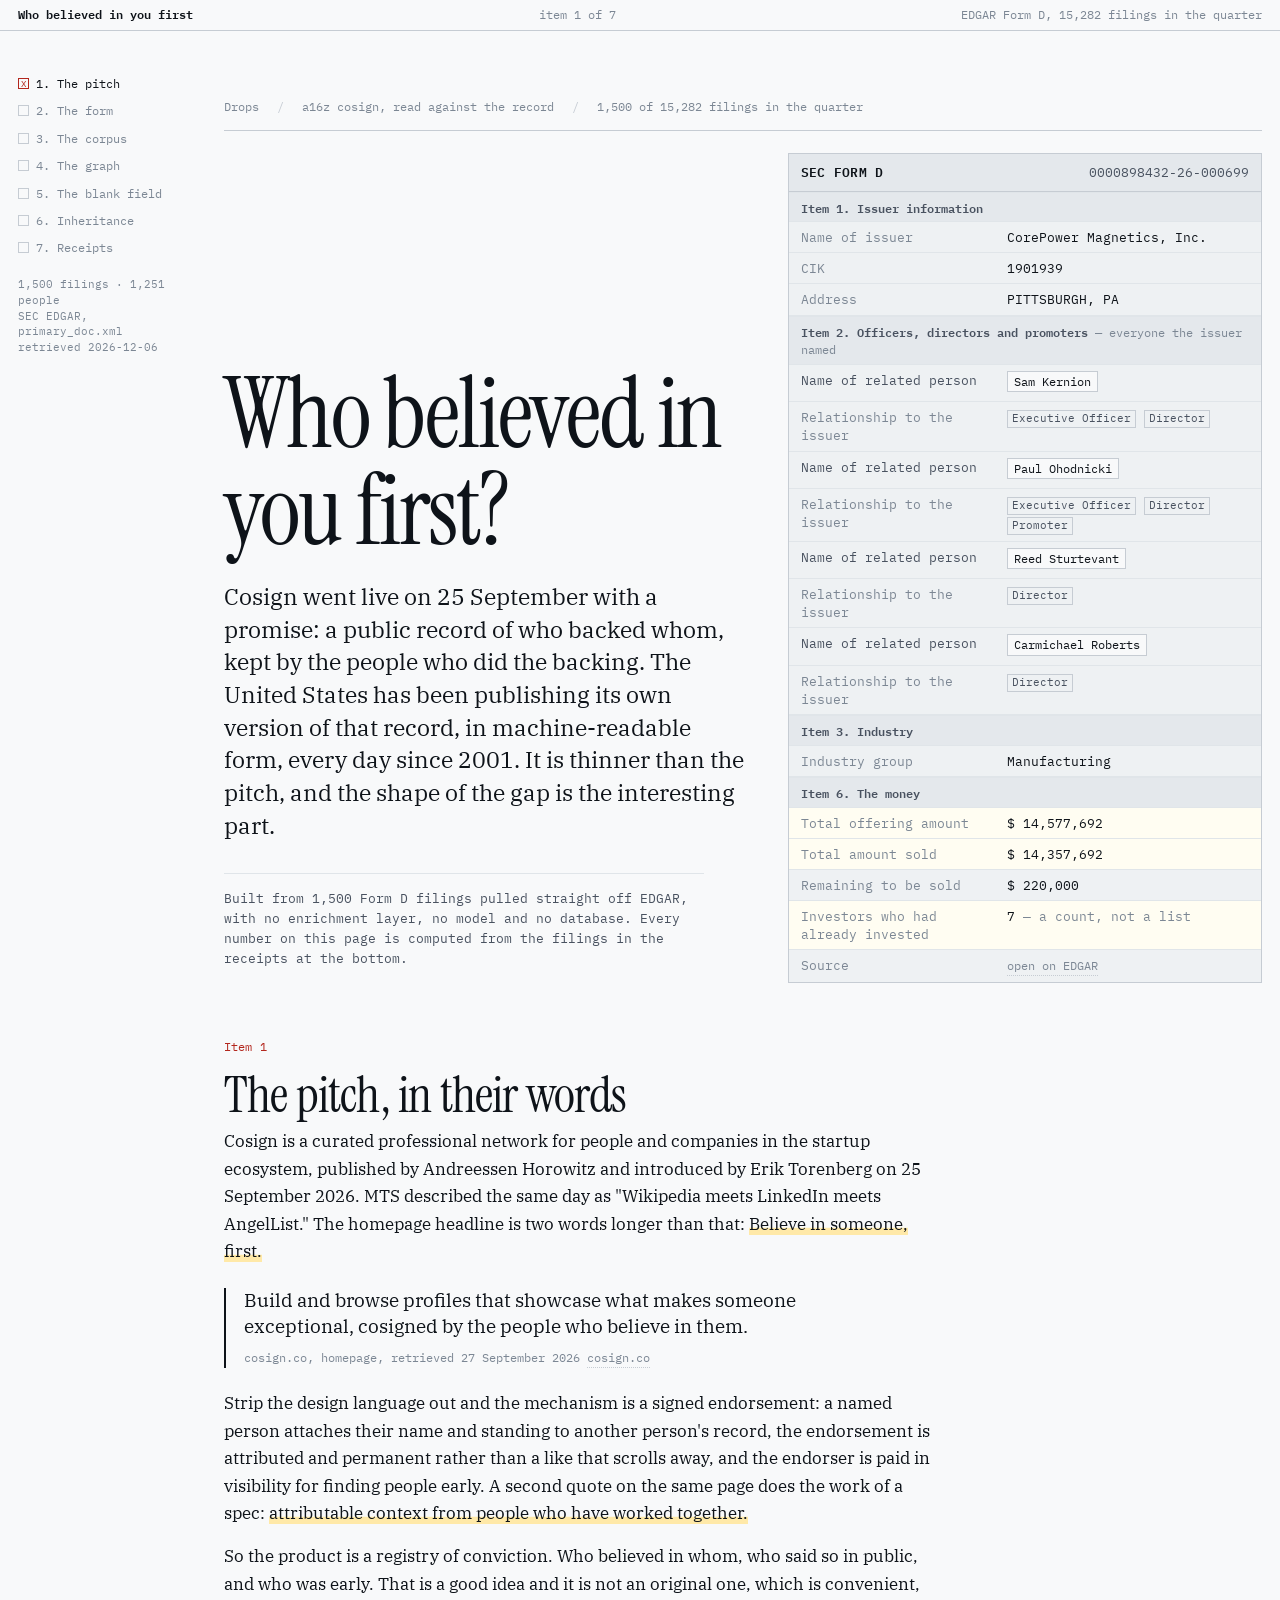
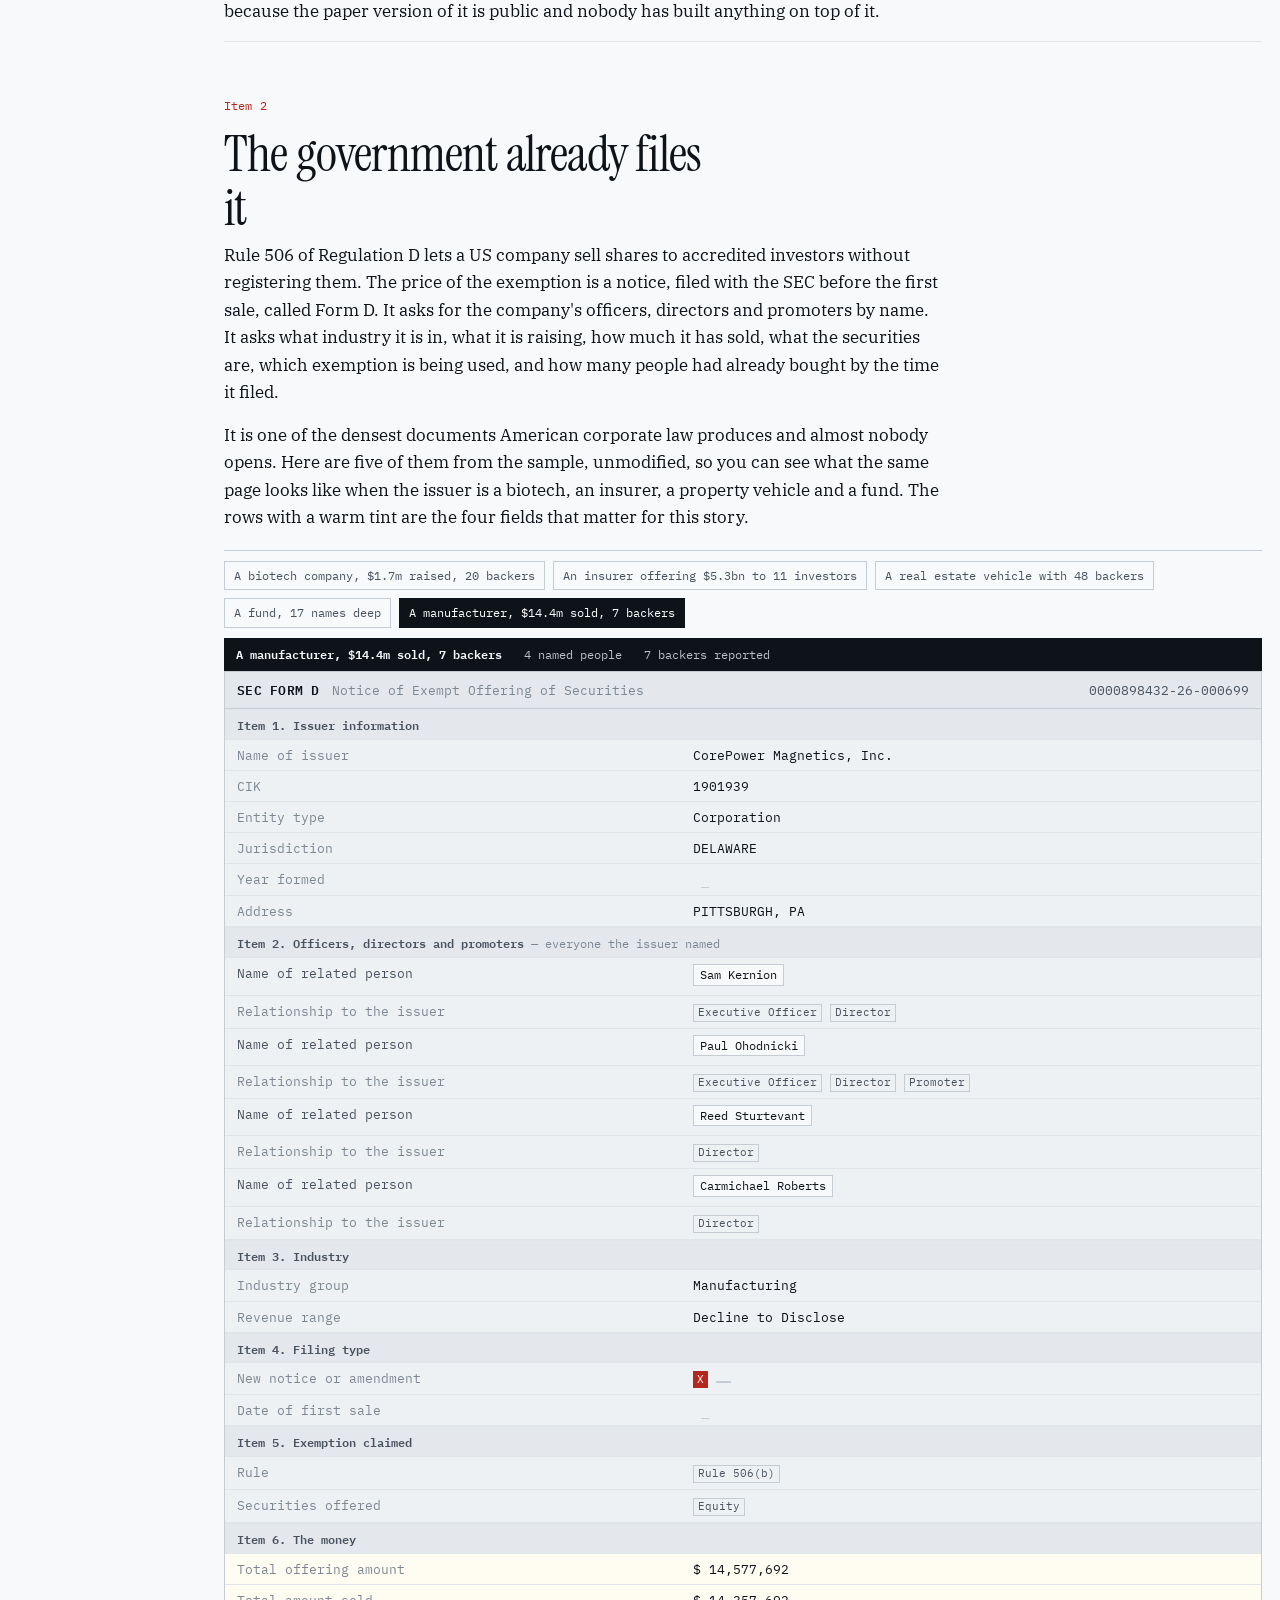
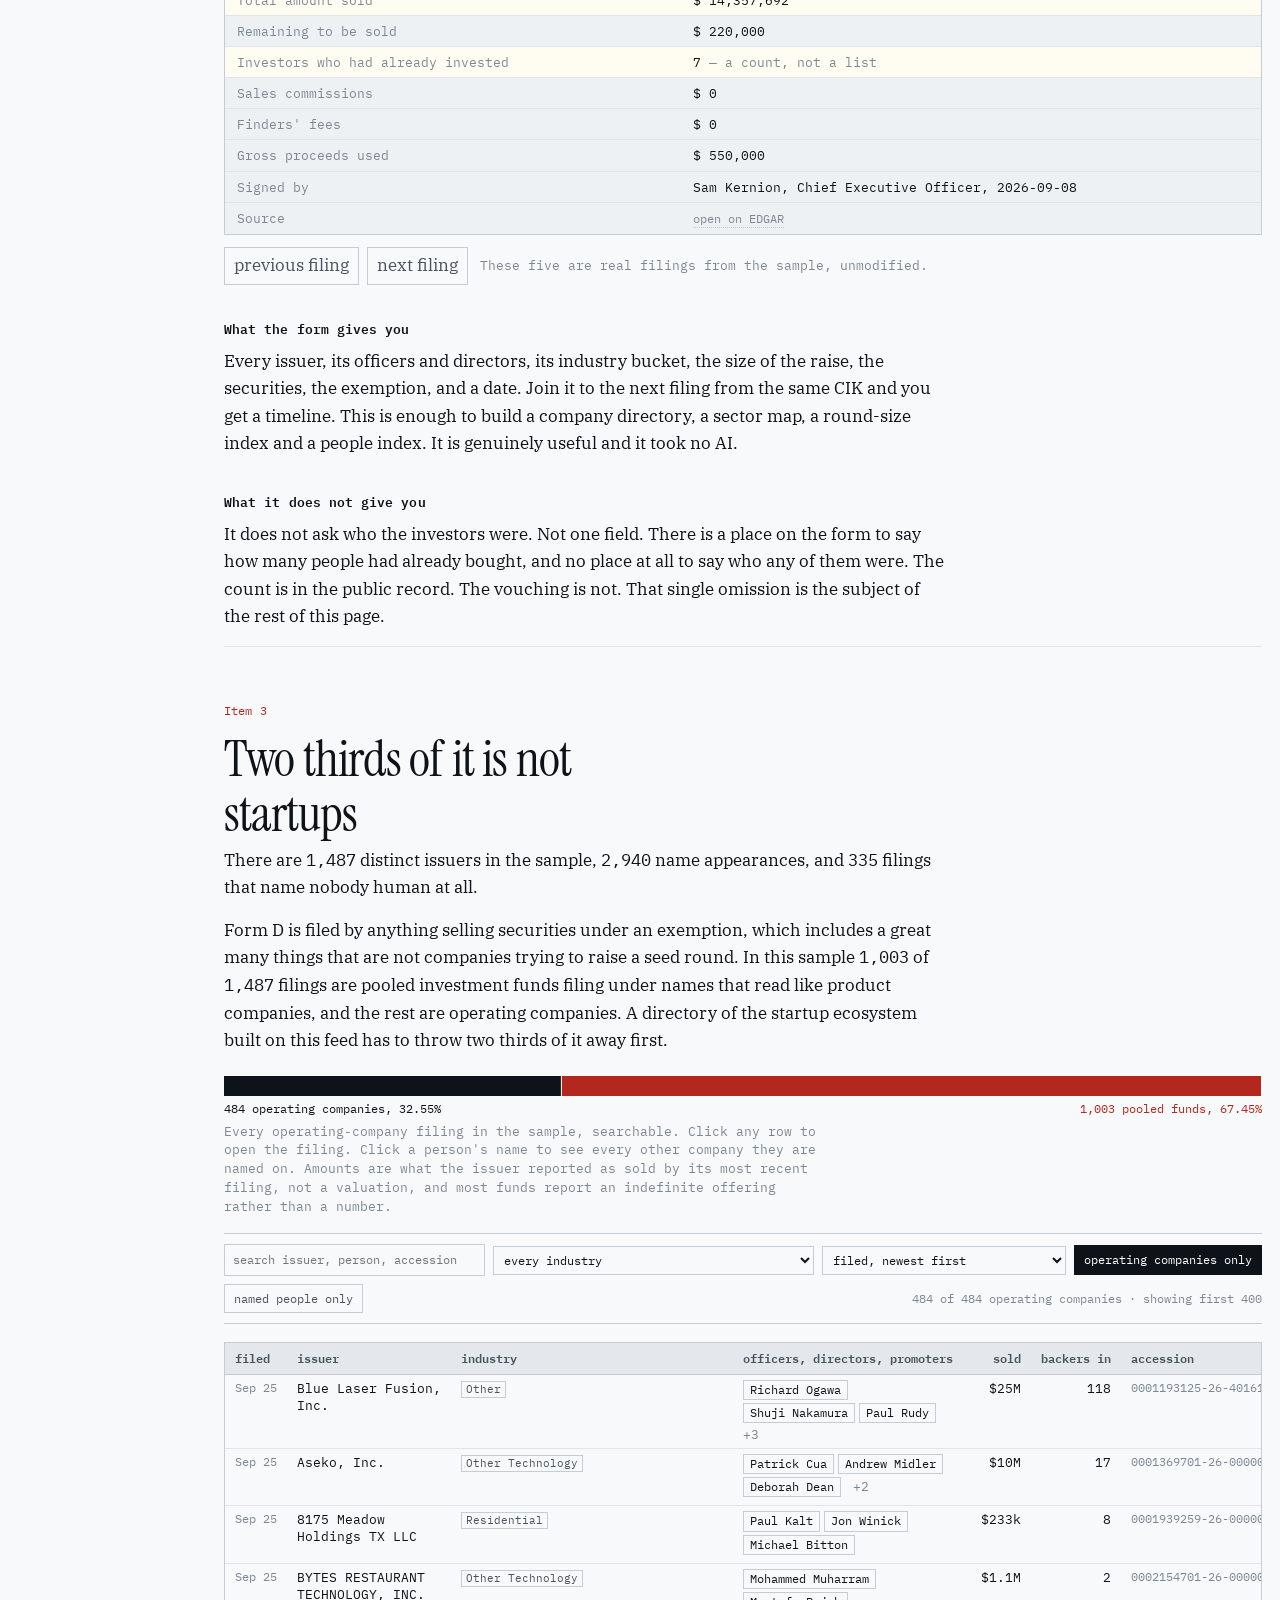
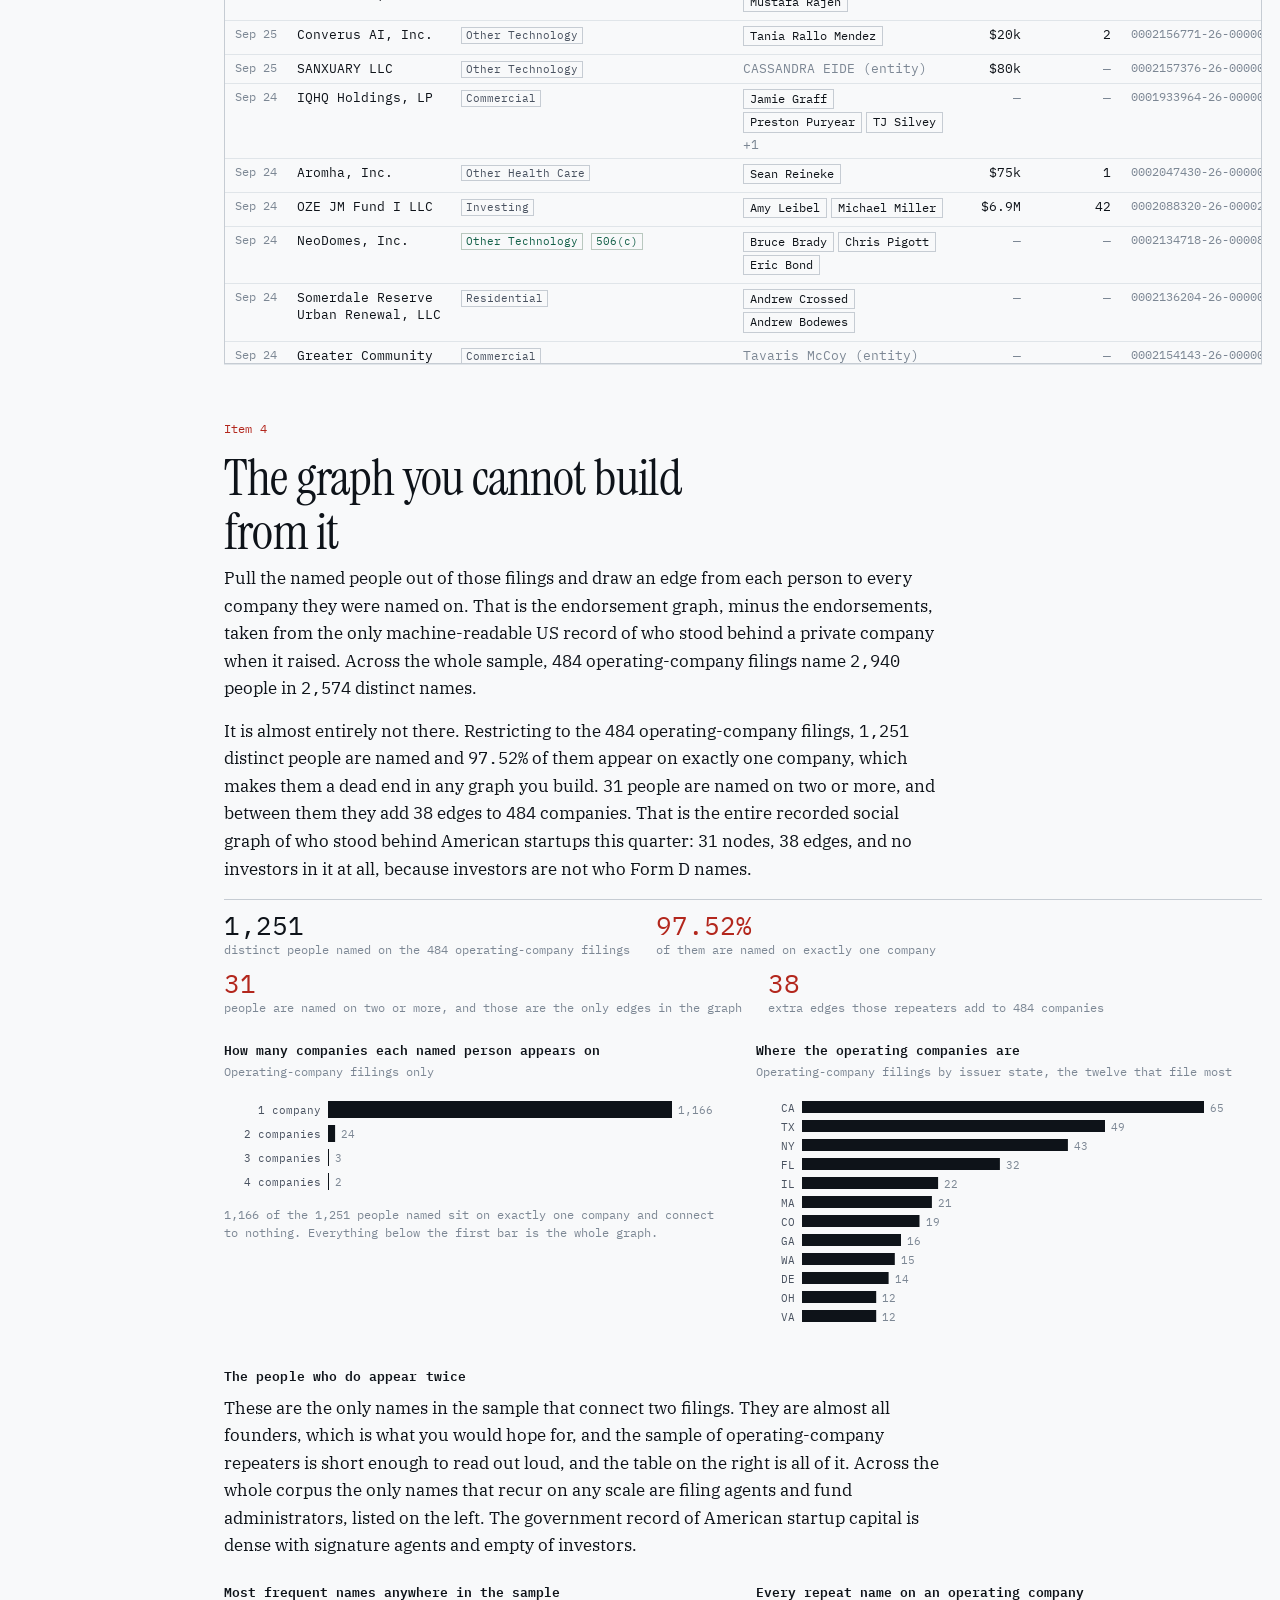
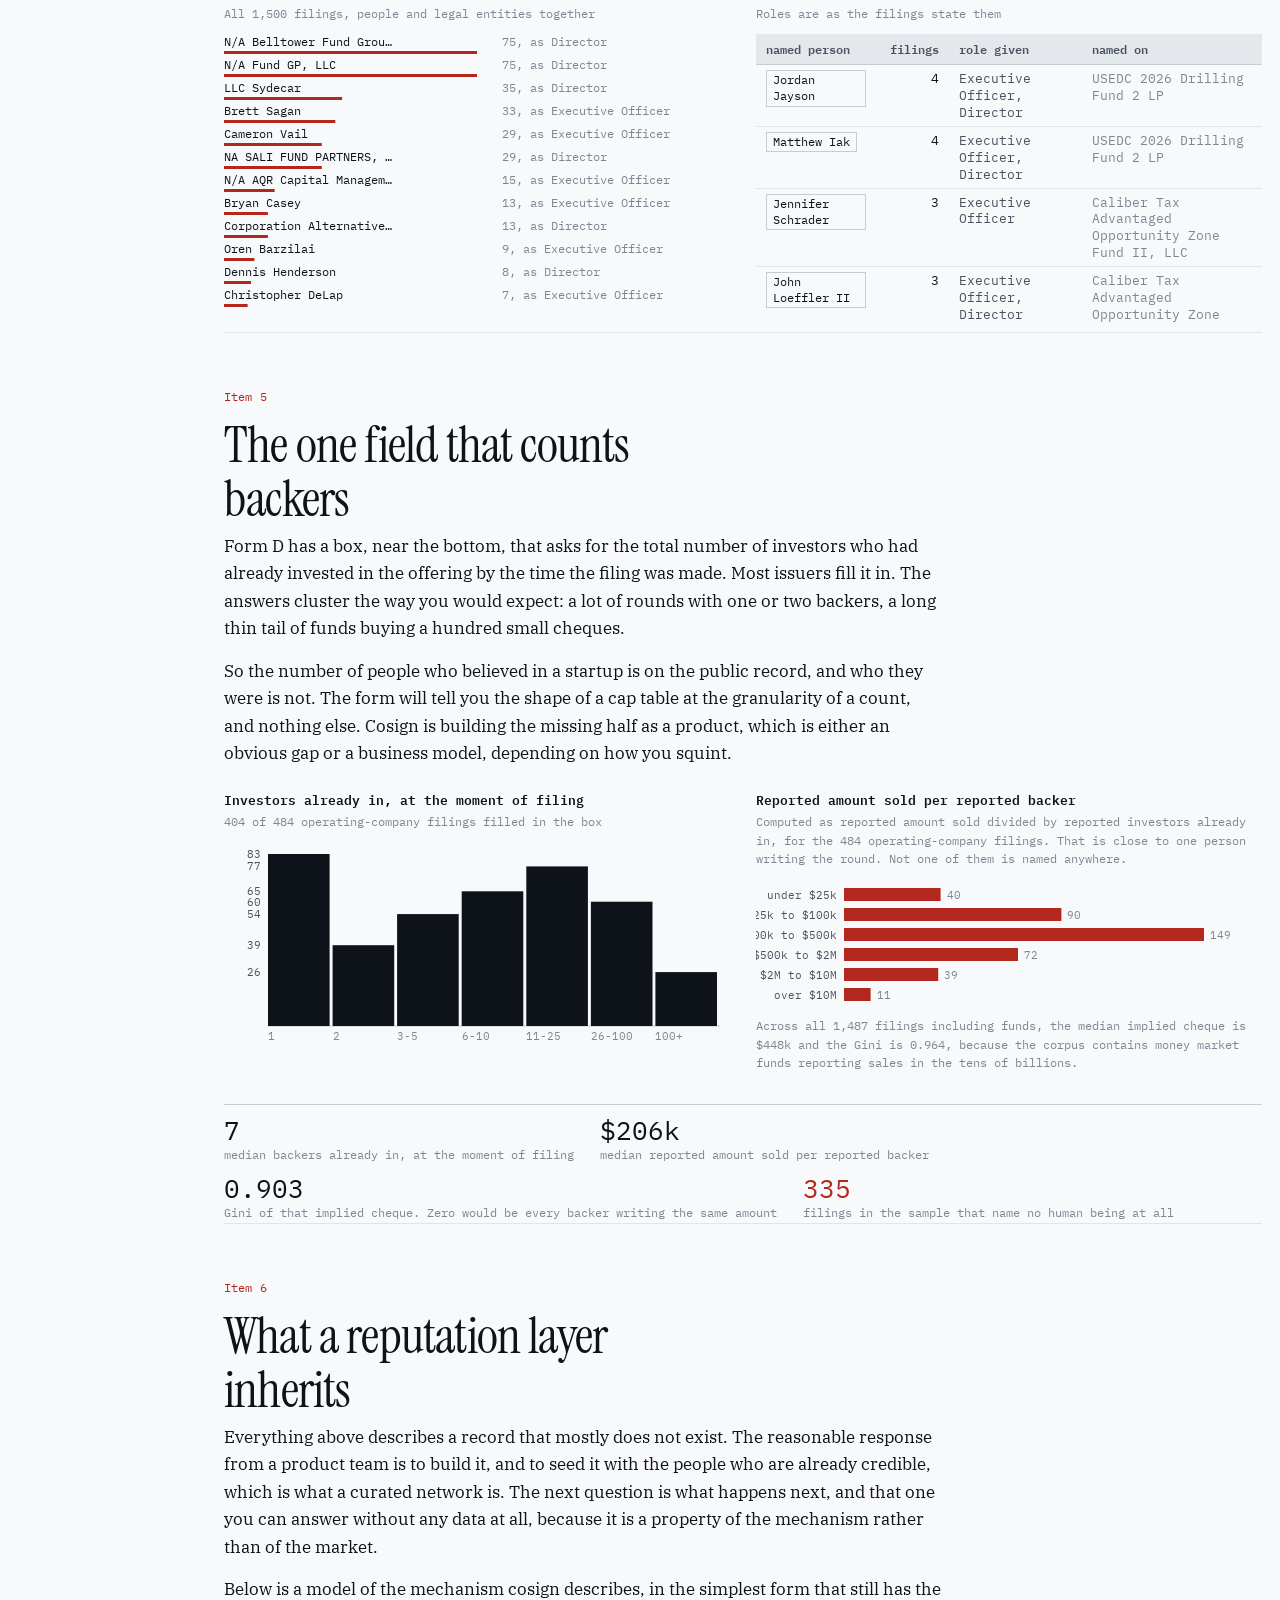
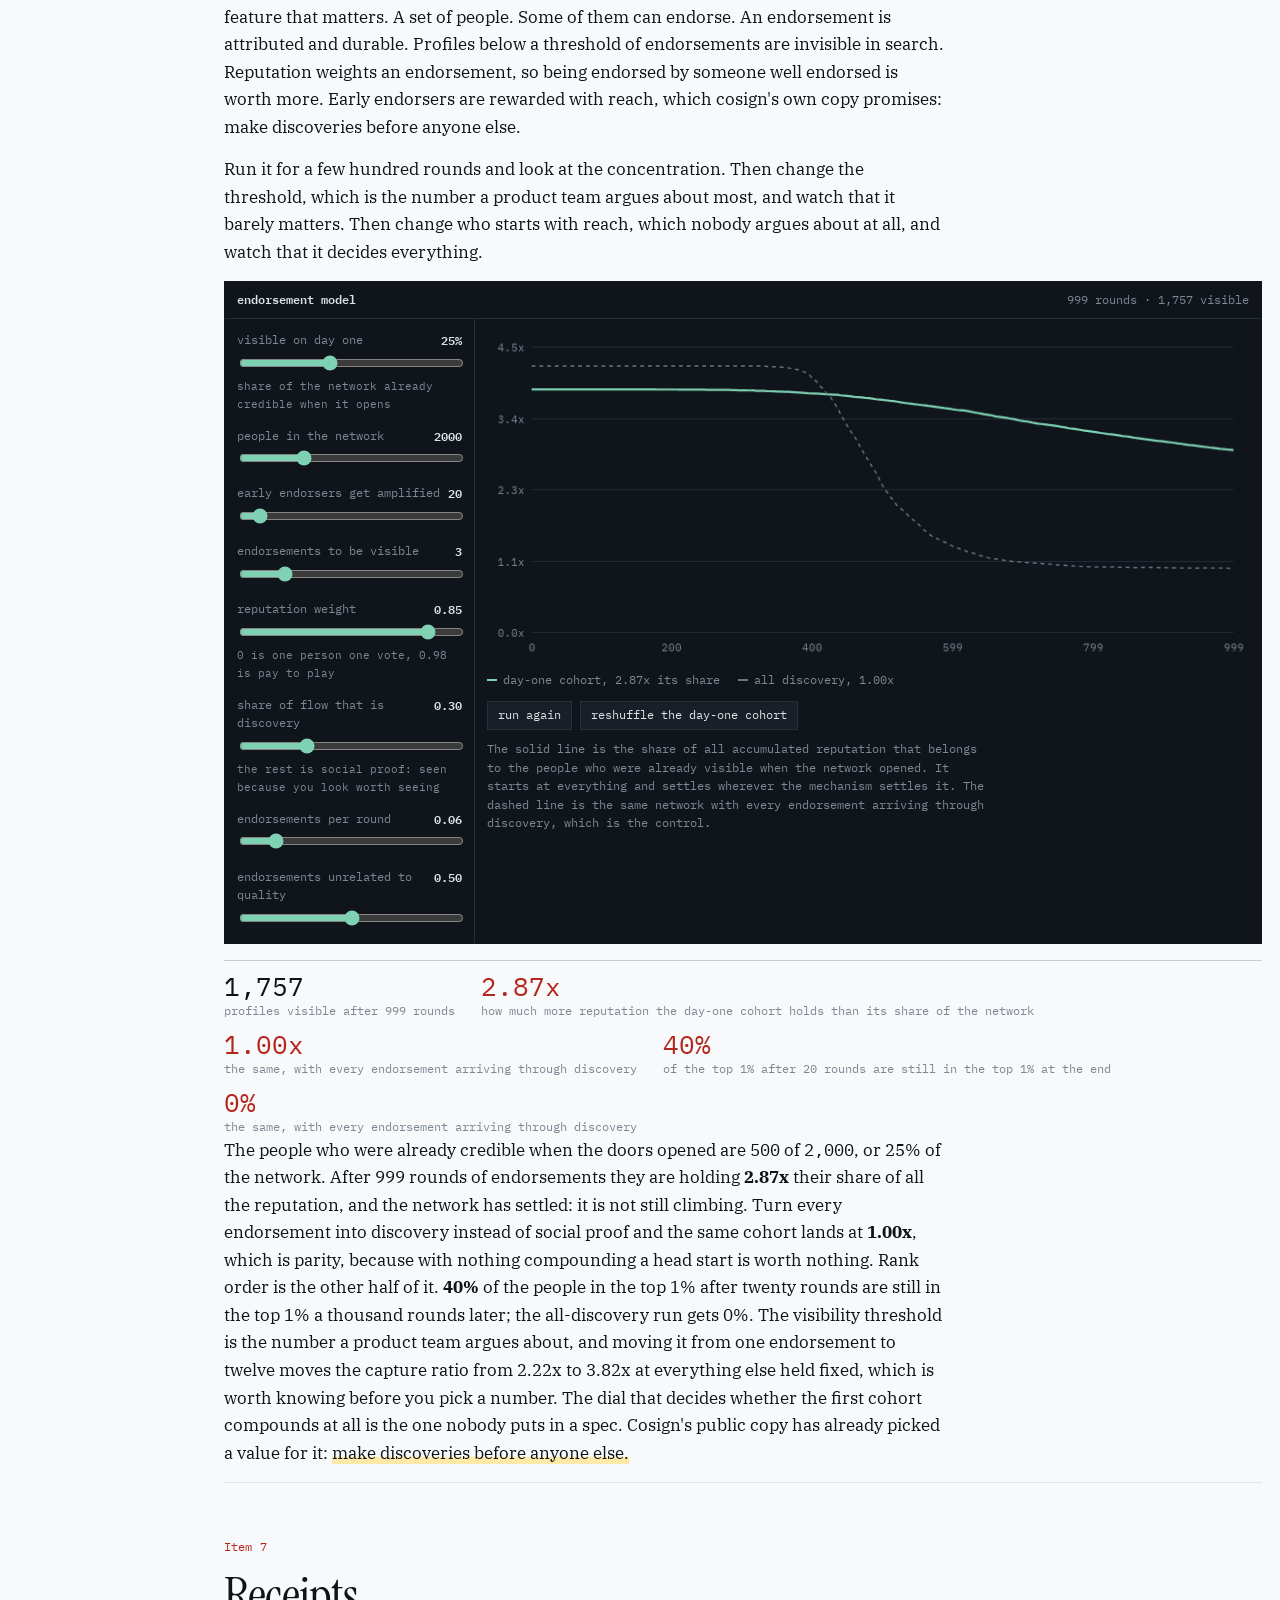
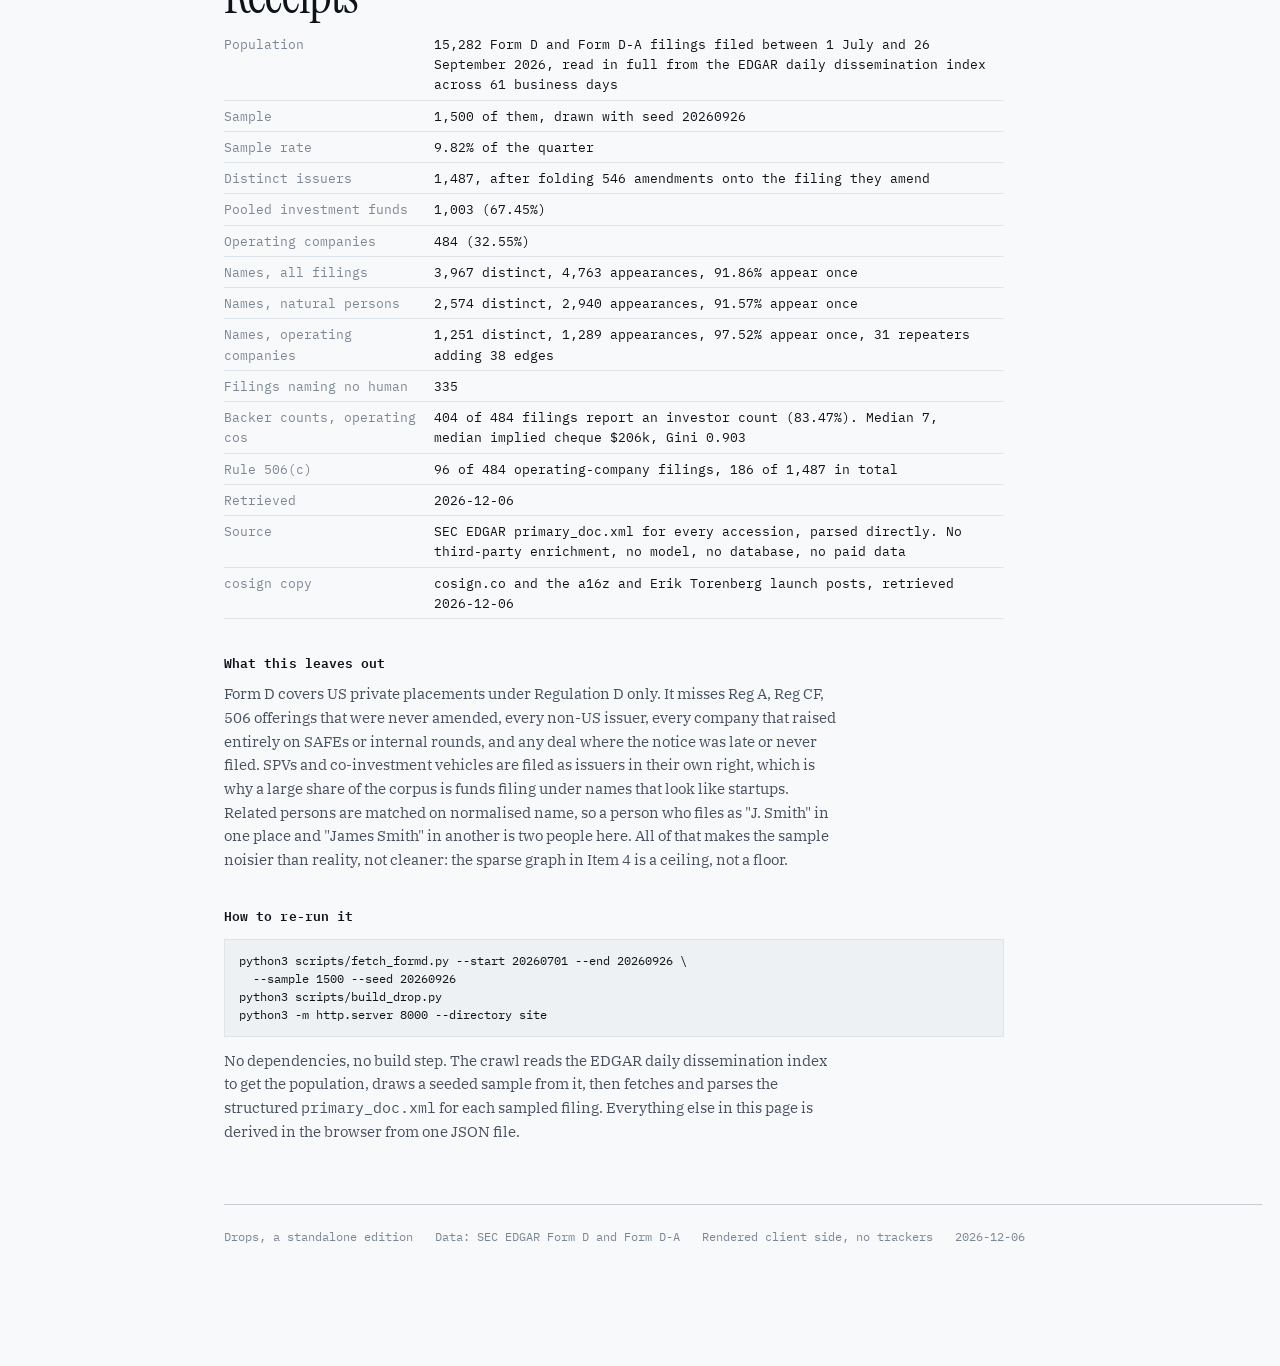
==== index.html @ 5d41e34b "Who believed in you first: a drop on cosign, read against SEC Form D Pulls 1,500 of the 15,282 Form " ====
<!DOCTYPE html>
<html lang="en">
<head>
<meta charset="utf-8">
<meta name="viewport" content="width=device-width, initial-scale=1">
<title>Who believed in you first?</title>
<meta name="description" content="Cosign launched on 25 September promising a public record of who backed whom. The US record of who backs whom already exists, and it is filed every day. Here is what is in it.">
<link rel="preconnect" href="https://fonts.googleapis.com">
<link rel="preconnect" href="https://fonts.gstatic.com" crossorigin>
<link href="https://fonts.googleapis.com/css2?family=IBM+Plex+Mono:ital,wght@0,400;0,500;0,600;1,400&family=IBM+Plex+Serif:ital,wght@0,400;0,500;1,400&family=Instrument+Serif:ital@0;1&display=swap" rel="stylesheet">
<link rel="stylesheet" href="style.css">
</head>
<body>

<div class="chrome mono">
  <span><b>Who believed in you first</b></span>
  <span class="sp"></span>
  <span class="idx" id="chrome-idx">item 1 of 7</span>
  <span class="sp"></span>
  <span class="idx" id="chrome-stat">EDGAR Form D, Q3 2026</span>
</div>

<div class="wrap">

  <nav class="rail" aria-label="Sections">
    <ol id="rail-list"></ol>
    <div class="meta">
      <div id="rail-n"></div>
      <div>SEC EDGAR, primary_doc.xml</div>
      <div>retrieved <span id="rail-date"></span></div>
    </div>
  </nav>

  <main>

    <!-- ============================================================ hero -->
    <div class="hero">
      <div class="kicker mono">
        <span>Drops</span>
        <span class="dot">/</span>
        <span>a16z cosign, read against the record</span>
        <span class="dot">/</span>
        <span id="kicker-n">loading the crawl</span>
      </div>

      <div class="hero-grid">
        <div>
          <h1>Who believed in you&nbsp;first?</h1>
          <p class="stand">Cosign went live on 25 September with a promise: a public
            record of who backed whom, kept by the people who did the backing.
            The United States has been publishing its own version of that record,
            in machine-readable form, every day since 2001. It is thinner than
            the pitch, and the shape of the gap is the interesting part.</p>
          <p class="byline mono">Built from <span id="by-f">&#8230;</span> Form D filings pulled
            straight off EDGAR, with no enrichment layer, no model and no
            database. Every number on this page is computed from the filings in
            the receipts at the bottom.</p>
        </div>
        <div id="hero-form"></div>
      </div>
    </div>

    <!-- ============================================================ item 1 -->
    <section id="s1">
      <p class="item-no">Item 1</p>
      <h2>The pitch, in their words</h2>
      <p>Cosign is a curated professional network for people and companies in
        the startup ecosystem, published by Andreessen Horowitz and introduced
        by Erik Torenberg on 25 September 2026. MTS described the same day as
        "Wikipedia meets LinkedIn meets AngelList." The homepage headline is two
        words longer than that: <em class="term">Believe in someone, first.</em></p>

      <blockquote>
        <p>Build and browse profiles that showcase what makes someone
          exceptional, cosigned by the people who believe in them.</p>
        <cite>cosign.co, homepage, retrieved 27 September 2026
          <a class="src" href="https://cosign.co" target="_blank" rel="noopener">cosign.co</a></cite>
      </blockquote>

      <p>Strip the design language out and the mechanism is a signed
        endorsement: a named person attaches their name and standing to another
        person's record, the endorsement is attributed and permanent rather than
        a like that scrolls away, and the endorser is paid in visibility for
        finding people early. A second quote on the same page does the work of
        a spec: <em class="term">attributable context from people who have
        worked together.</em></p>

      <p>So the product is a registry of conviction. Who believed in whom, who
        said so in public, and who was early. That is a good idea and it is not
        an original one, which is convenient, because the paper version of it is
        public and nobody has built anything on top of it.</p>
    </section>

    <!-- ============================================================ item 2 -->
    <section id="s2">
      <p class="item-no">Item 2</p>
      <h2>The government already files it</h2>
      <p>Rule 506 of Regulation D lets a US company sell shares to accredited
        investors without registering them. The price of the exemption is a
        notice, filed with the SEC before the first sale, called Form D. It asks
        for the company's officers, directors and promoters by name. It asks
        what industry it is in, what it is raising, how much it has sold, what
        the securities are, which exemption is being used, and how many people
        had already bought by the time it filed.</p>
      <p>It is one of the densest documents American corporate law produces and
        almost nobody opens. Here are five of them from the sample, unmodified,
        so you can see what the same page looks like when the issuer is a
        biotech, an insurer, a property vehicle and a fund. The rows with a warm
        tint are the four fields that matter for this story.</p>

      <div id="anatomy"></div>

      <h3>What the form gives you</h3>
      <p>Every issuer, its officers and directors, its industry bucket, the size
        of the raise, the securities, the exemption, and a date. Join it to the
        next filing from the same CIK and you get a timeline. This is enough to
        build a company directory, a sector map, a round-size index and a
        people index. It is genuinely useful and it took no AI.</p>

      <h3>What it does not give you</h3>
      <p>It does not ask who the investors were. Not one field. There is a place
        on the form to say how many people had already bought, and no place at
        all to say who any of them were. The count is in the public record. The
        vouching is not. That single omission is the subject of the rest of this
        page.</p>
    </section>

    <!-- ============================================================ item 3 -->
    <section id="s3">
      <p class="item-no">Item 3</p>
      <h2>Two thirds of it is not startups</h2>
      <p id="dir-intro">Loading the crawl.</p>
      <p>Form D is filed by anything selling securities under an exemption, which
        includes a great many things that are not companies trying to raise a seed
        round. In this sample <span class="mono" id="fund-n"></span> of
        <span class="mono" id="iss-n"></span> filings are pooled investment funds
        filing under names that read like product companies, and the rest are
        operating companies. A directory of the startup ecosystem built on this
        feed has to throw two thirds of it away first.</p>

      <svg class="bars" id="split-chart" viewBox="0 0 420 54" role="img"
           aria-label="Share of the sample that is pooled investment funds"></svg>

      <p class="note">Every operating-company filing in the sample, searchable.
        Click any row to open the filing. Click a person's name to see every other
        company they are named on. Amounts are what the issuer reported as sold by
        its most recent filing, not a valuation, and most funds report an
        indefinite offering rather than a number.</p>

      <div class="ctl mono">
        <input type="search" id="q" placeholder="search issuer, person, accession" aria-label="Search the directory">
        <select id="f-ind" aria-label="Filter by industry"><option value="">every industry</option></select>
        <select id="f-sort" aria-label="Sort">
          <option value="d">filed, newest first</option>
          <option value="d-asc">filed, oldest first</option>
          <option value="d$">amount sold, largest first</option>
          <option value="d$-asc">amount sold, smallest first</option>
          <option value="k">backers already in, most first</option>
          <option value="n">issuer name</option>
        </select>
        <button class="b" id="f-kind" aria-pressed="true">operating companies only</button>
        <button class="b" id="f-people" aria-pressed="false">named people only</button>
        <span class="count" id="dir-count"></span>
      </div>

      <div class="dirwrap">
        <div class="scroller">
          <table class="dir">
            <caption class="sr">Form D filings from the third quarter of 2026</caption>
            <thead><tr>
              <th data-sort="f" scope="col">filed</th>
              <th data-sort="n" scope="col">issuer</th>
              <th data-sort="g" scope="col">industry</th>
              <th data-sort="n" scope="col">officers, directors, promoters</th>
              <th class="num" data-sort="d$" scope="col">sold</th>
              <th class="num" data-sort="k" scope="col">backers in</th>
              <th data-sort="i" scope="col">accession</th>
            </tr></thead>
            <tbody id="dir-body"></tbody>
          </table>
          <div class="empty" id="dir-empty" hidden>Nothing matches. Try a shorter search.</div>
        </div>
      </div>

      <div id="dir-detail"></div>
    </section>

    <!-- ============================================================ item 4 -->
    <section id="s4">
      <p class="item-no">Item 4</p>
      <h2>The graph you cannot build from it</h2>
      <p id="graphtext">Pull the named people out of those filings and draw an
        edge from each person to every company they were named on. That is the
        endorsement graph, minus the endorsements, taken from the only
        machine-readable US record of who stood behind a private company when it
        raised.</p>
      <p id="graphverdict"></p>

      <div class="readout mono" id="graph-readout"></div>

      <div class="charts">
        <div class="chart">
          <h4>How many companies each named person appears on</h4>
          <p class="sub">Operating-company filings only</p>
          <svg class="bars" id="deg-chart" viewBox="0 0 420 200" role="img"
               aria-label="Distribution of how many companies each named person appears on"></svg>
          <p class="legend" id="deg-legend"></p>
        </div>
        <div class="chart">
          <h4>Where the operating companies are</h4>
          <p class="sub" id="state-sub"></p>
          <svg class="bars" id="state-chart" viewBox="0 0 420 250" role="img"
               aria-label="Operating company filings by issuer state"></svg>
        </div>
      </div>

      <h3>The people who do appear twice</h3>
      <p>These are the only names in the sample that connect two filings. They
        are almost all founders, which is what you would hope for, and the sample
        of operating-company repeaters is short enough to read out loud, and the
        table on the right is all of it. Across the whole corpus the only names
        that recur on any scale are filing agents and fund administrators, listed
        on the left. The government record of American startup capital is dense
        with signature agents and empty of investors.</p>

      <div class="charts">
        <div class="chart">
          <h4>Most frequent names anywhere in the sample</h4>
          <p class="sub">All 1,500 filings, people and legal entities together</p>
          <svg class="bars" id="agent-chart" viewBox="0 0 420 260" role="img"
               aria-label="Most frequently named parties across the sample"></svg>
        </div>
        <div class="chart">
          <h4>Every repeat name on an operating company</h4>
          <p class="sub">Roles are as the filings state them</p>
          <div class="dirwrap" style="max-height:290px;border:0">
            <div class="scroller">
              <table class="dir" id="rep-table">
                <thead><tr>
                  <th scope="col">named person</th>
                  <th class="num" scope="col">filings</th>
                  <th scope="col">role given</th>
                  <th scope="col">named on</th>
                </tr></thead>
                <tbody id="rep-body"></tbody>
              </table>
            </div>
          </div>
        </div>
      </div>
    </section>

    <!-- ============================================================ item 5 -->
    <section id="s5">
      <p class="item-no">Item 5</p>
      <h2>The one field that counts backers</h2>
      <p>Form D has a box, near the bottom, that asks for the total number of
        investors who had already invested in the offering by the time the
        filing was made. Most issuers fill it in. The answers cluster the way
        you would expect: a lot of rounds with one or two backers, a long thin
        tail of funds buying a hundred small cheques.</p>
      <p>So the number of people who believed in a startup is on the public
        record, and who they were is not. The form will tell you the shape of a
        cap table at the granularity of a count, and nothing else. Cosign is
        building the missing half as a product, which is either an obvious gap
        or a business model, depending on how you squint.</p>

      <div class="charts">
        <div class="chart">
          <h4>Investors already in, at the moment of filing</h4>
          <p class="sub" id="ninv-sub"></p>
          <svg class="bars" id="ninv-chart" viewBox="0 0 420 210" role="img"
               aria-label="Distribution of the number of investors a filing reported"></svg>
        </div>
        <div class="chart">
          <h4>Reported amount sold per reported backer</h4>
          <p class="sub" id="check-sub"></p>
          <svg class="bars" id="check-chart" viewBox="0 0 420 250" role="img"
               aria-label="Distribution of implied average cheque size"></svg>
          <p class="legend" id="check-legend"></p>
        </div>
      </div>

      <div class="readout mono" id="blank-readout"></div>
    </section>

    <!-- ============================================================ item 6 -->
    <section id="s6">
      <p class="item-no">Item 6</p>
      <h2>What a reputation layer inherits</h2>
      <p>Everything above describes a record that mostly does not exist. The
        reasonable response from a product team is to build it, and to seed it
        with the people who are already credible, which is what a curated
        network is. The next question is what happens next, and that one you can
        answer without any data at all, because it is a property of the
        mechanism rather than of the market.</p>
      <p>Below is a model of the mechanism cosign describes, in the simplest
        form that still has the feature that matters. A set of people. Some of
        them can endorse. An endorsement is attributed and durable. Profiles
        below a threshold of endorsements are invisible in search. Reputation
        weights an endorsement, so being endorsed by someone well endorsed is
        worth more. Early endorsers are rewarded with reach, which cosign's own
        copy promises: make discoveries before anyone else.</p>
      <p>Run it for a few hundred rounds and look at the concentration. Then
        change the threshold, which is the number a product team argues about
        most, and watch that it barely matters. Then change who starts with
        reach, which nobody argues about at all, and watch that it decides
        everything.</p>

      <div class="panel" id="sim-panel">
        <div class="panel-head">
          <span class="t">endorsement model</span>
          <span class="sp"></span>
          <span id="sim-status">running</span>
        </div>
        <div class="sim">
          <div class="knobs">
            <div class="knob">
              <label for="k-co">visible on day one <b id="v-co">25%</b></label>
              <input type="range" id="k-co" min="2" max="60" step="1" value="25">
              <div class="hint">share of the network already credible when it opens</div>
            </div>
            <div class="knob">
              <label for="k-n">people in the network <b id="v-n">2000</b></label>
              <input type="range" id="k-n" min="500" max="6000" step="100" value="2000">
            </div>
            <div class="knob">
              <label for="k-seed">early endorsers get amplified <b id="v-seed">20</b></label>
              <input type="range" id="k-seed" min="1" max="300" step="1" value="20">
            </div>
            <div class="knob">
              <label for="k-vis">endorsements to be visible <b id="v-vis">3</b></label>
              <input type="range" id="k-vis" min="1" max="12" step="1" value="3">
            </div>
            <div class="knob">
              <label for="k-w">reputation weight <b id="v-w">0.85</b></label>
              <input type="range" id="k-w" min="0" max="0.98" step="0.01" value="0.85">
              <div class="hint">0 is one person one vote, 0.98 is pay to play</div>
            </div>
            <div class="knob">
              <label for="k-rr">share of flow that is discovery <b id="v-rr">0.30</b></label>
              <input type="range" id="k-rr" min="0.02" max="1" step="0.02" value="0.30">
              <div class="hint">the rest is social proof: seen because you look worth seeing</div>
            </div>
            <div class="knob">
              <label for="k-eff">endorsements per round <b id="v-eff">0.06</b></label>
              <input type="range" id="k-eff" min="0.005" max="0.4" step="0.005" value="0.06">
            </div>
            <div class="knob">
              <label for="k-noise">endorsements unrelated to quality <b id="v-noise">0.50</b></label>
              <input type="range" id="k-noise" min="0" max="1" step="0.05" value="0.5">
            </div>
          </div>
          <div class="stage">
            <canvas id="sim-canvas" width="760" height="340"
                    role="img" aria-label="How the reputation held by the day-one cohort decays over rounds of endorsements, against a run where every endorsement arrives through discovery"></canvas>
            <div class="legend" id="sim-legend"></div>
            <div class="acts">
              <button id="sim-run">run again</button>
              <button id="sim-shuffle">reshuffle the day-one cohort</button>
            </div>
            <p class="legend" style="color:var(--panel-dim);margin-top:10px">
              The solid line is the share of all accumulated reputation that
              belongs to the people who were already visible when the network
              opened. It starts at everything and settles wherever the mechanism
              settles it. The dashed line is the same network with every
              endorsement arriving through discovery, which is the control.
            </p>
          </div>
        </div>
      </div>

      <div class="readout mono" id="sim-readout"></div>

      <p id="sim-verdict"></p>
    </section>

    <!-- ============================================================ item 7 -->
    <section id="s7">
      <p class="item-no">Item 7</p>
      <h2>Receipts</h2>
      <table class="kv" id="receipts"></table>

      <h3>What this leaves out</h3>
      <p class="small">Form D covers US private placements under Regulation D
        only. It misses Reg A, Reg CF, 506 offerings that were never amended,
        every non-US issuer, every company that raised entirely on SAFEs or
        internal rounds, and any deal where the notice was late or never filed.
        SPVs and co-investment vehicles are filed as issuers in their own right,
        which is why a large share of the corpus is funds filing under names
        that look like startups. Related persons are matched on normalised
        name, so a person who files as "J. Smith" in one place and "James
        Smith" in another is two people here. All of that makes the sample
        noisier than reality, not cleaner: the sparse graph in Item 4 is a
        ceiling, not a floor.</p>

      <h3>How to re-run it</h3>
      <pre>python3 scripts/fetch_formd.py --start 20260701 --end 20260926 \
  --sample 1500 --seed 20260926
python3 scripts/build_drop.py
python3 -m http.server 8000 --directory site</pre>
      <p class="small">No dependencies, no build step. The crawl reads the
        EDGAR daily dissemination index to get the population, draws a seeded
        sample from it, then fetches and parses the structured
        <span class="mono">primary_doc.xml</span> for each sampled filing.
        Everything else in this page is derived in the browser from one JSON
        file.</p>
    </section>

    <footer class="mono">
      <span>Drops, a standalone edition</span>
      <span>Data: SEC EDGAR Form D and Form D-A</span>
      <span>Rendered client side, no trackers</span>
      <span id="foot-date"></span>
    </footer>

  </main>
</div>

<div class="tip mono" id="tip" role="status" aria-live="polite"></div>

<script src="app.js"></script>
</body>
</html>
---- style.css ----
/* Who believed in you first?
   The page is a filing. Cold paper, blue-black ink, one mono face for the
   machine and two serifs for the person reading it. Rules are hairlines, the
   only ornament is the X you put in a box when something is true. */

:root {
  --paper: #f8f9fa;
  --paper-2: #eef1f3;
  --paper-3: #e4e8ec;
  --ink: #0e1319;
  --ink-2: #495260;
  --ink-3: #7c8794;
  --rule: #c6ccd3;
  --rule-2: #e0e5e9;
  --x: #b3271d;
  --chk: #136048;
  --gold: #8a5a00;
  --panel: #10151b;
  --panel-2: #191f27;
  --panel-3: #26303a;
  --panel-ink: #dde3e8;
  --panel-dim: #7d8894;

  --mono: "IBM Plex Mono", ui-monospace, SFMono-Regular, Menlo, Consolas, monospace;
  --serif: "IBM Plex Serif", Georgia, "Times New Roman", serif;
  --display: "Instrument Serif", "IBM Plex Serif", Georgia, serif;

  --gut: 20px;
  --rail: 172px;
  --measure: 72ch;
}

* { box-sizing: border-box; }

html { -webkit-text-size-adjust: 100%; }

body {
  margin: 0;
  background: var(--paper);
  color: var(--ink);
  font-family: var(--serif);
  font-size: 17px;
  line-height: 1.62;
  font-feature-settings: "kern" 1;
  text-rendering: optimizeLegibility;
}

a { color: inherit; text-decoration-thickness: 1px; text-underline-offset: 3px; }
a:hover { color: var(--x); }

:focus-visible {
  outline: 2px solid var(--x);
  outline-offset: 2px;
}

.mono {
  font-family: var(--mono);
  font-variant-numeric: tabular-nums;
}

/* ---------------------------------------------------------------- chrome */

.chrome {
  position: sticky;
  top: 0;
  z-index: 40;
  display: flex;
  gap: 14px;
  align-items: baseline;
  padding: 7px 18px;
  background: var(--paper);
  border-bottom: 1px solid var(--rule);
  font-family: var(--mono);
  font-size: 11.5px;
  line-height: 1.3;
  color: var(--ink-2);
}
.chrome b { font-weight: 600; color: var(--ink); }
.chrome .sp { flex: 1; }
.chrome .idx { color: var(--ink-3); font-variant-numeric: tabular-nums; }
.chrome a { text-decoration: none; border-bottom: 1px solid var(--rule); }
.chrome a:hover { border-color: var(--x); color: var(--x); }

/* ---------------------------------------------------------------- shell */

.wrap {
  display: grid;
  grid-template-columns: var(--rail) minmax(0, 1fr);
  gap: 34px;
  max-width: 1360px;
  margin: 0 auto;
  padding: 0 18px 120px;
}

.rail {
  position: sticky;
  top: 46px;
  align-self: start;
  min-width: 0;
  padding: 26px 0 0;
  font-family: var(--mono);
  font-size: 12px;
  line-height: 1.45;
}
.rail ol { list-style: none; margin: 0; padding: 0; }
.rail li { margin: 0 0 3px; }
.rail a {
  display: flex;
  gap: 7px;
  padding: 3px 4px 3px 0;
  color: var(--ink-3);
  text-decoration: none;
  border-bottom: 1px solid transparent;
}
.rail a:hover { color: var(--ink); border-color: var(--rule); }
.rail a .bx {
  flex: none;
  width: 11px;
  height: 11px;
  margin-top: 3px;
  border: 1px solid var(--rule);
  font-size: 9px;
  line-height: 9px;
  text-align: center;
  color: transparent;
}
.rail a.on { color: var(--ink); }
.rail a.on .bx { color: var(--x); border-color: var(--x); }
.rail .meta { margin-top: 16px; color: var(--ink-3); font-size: 11px; }

main { min-width: 0; padding-top: 26px; }

section { padding: 54px 0 0; scroll-margin-top: 60px; }
section + section { border-top: 1px solid var(--rule-2); }

h1, h2, h3 { margin: 0; font-weight: 400; }

.item-no {
  font-family: var(--mono);
  font-size: 12px;
  letter-spacing: 0.01em;
  color: var(--x);
  margin: 0 0 12px;
}

h1 {
  font-family: var(--display);
  font-size: clamp(3.1rem, 8.4vw, 6.2rem);
  line-height: 0.98;
  letter-spacing: -0.022em;
  max-width: 15ch;
}

h2 {
  font-family: var(--display);
  font-size: clamp(2rem, 4.6vw, 3.2rem);
  line-height: 1.06;
  letter-spacing: -0.016em;
  max-width: 21ch;
  margin-bottom: 6px;
}

h3 {
  font-family: var(--mono);
  font-size: 13px;
  font-weight: 600;
  letter-spacing: 0.005em;
  color: var(--ink);
  margin: 34px 0 8px;
}

h3 + p { margin-top: 0; }

p { max-width: var(--measure); margin: 0 0 15px; }
p + p { margin-top: 0; }

a { color: var(--ink); }

.stand {
  font-size: clamp(1.16rem, 1.9vw, 1.42rem);
  line-height: 1.44;
  color: var(--ink);
  max-width: 56ch;
  margin: 22px 0 0;
}

.lede { color: var(--ink-2); }

.note {
  font-family: var(--mono);
  font-size: 12.5px;
  line-height: 1.5;
  color: var(--ink-3);
  max-width: 74ch;
}

.small {
  font-size: 0.95rem;
  line-height: 1.56;
  color: var(--ink-2);
  max-width: 68ch;
}

blockquote {
  margin: 22px 0;
  padding: 0 0 0 18px;
  border-left: 2px solid var(--ink);
  max-width: 58ch;
}
blockquote p {
  font-size: 1.16rem;
  line-height: 1.4;
  margin-bottom: 8px;
}
blockquote cite {
  display: block;
  font-family: var(--mono);
  font-size: 12px;
  font-style: normal;
  color: var(--ink-3);
}

.src {
  font-family: var(--mono);
  font-size: 12px;
  color: var(--ink-3);
  display: inline-block;
  border-bottom: 1px dotted var(--rule);
  text-decoration: none;
  font-variant-numeric: tabular-nums;
}
.src:hover { color: var(--x); border-color: var(--x); }

em.term { font-style: normal; box-shadow: inset 0 -0.42em 0 #ffe9a8; }

/* ---------------------------------------------------------------- hero */

.hero { padding: 40px 0 0; }
.hero .kicker {
  display: flex;
  flex-wrap: wrap;
  gap: 10px 18px;
  font-family: var(--mono);
  font-size: 12px;
  color: var(--ink-3);
  padding-bottom: 14px;
  margin-bottom: 22px;
  border-bottom: 1px solid var(--rule);
}
.hero .kicker .dot { color: var(--rule); }

.hero-grid {
  display: grid;
  grid-template-columns: minmax(0, 1.05fr) minmax(0, 0.95fr);
  gap: 40px;
  align-items: end;
}
@media (max-width: 1080px) { .hero-grid { grid-template-columns: 1fr; gap: 30px; } }

.byline {
  margin-top: 30px;
  padding-top: 14px;
  border-top: 1px solid var(--rule-2);
  font-family: var(--mono);
  font-size: 12.5px;
  line-height: 1.6;
  color: var(--ink-2);
  max-width: 60ch;
}

/* ---------------------------------------------------------------- the form */

.form {
  border: 1px solid var(--rule);
  background: var(--paper-2);
  font-family: var(--mono);
  font-size: 12.5px;
  line-height: 1.45;
  color: var(--ink);
}
.form-head {
  border-bottom: 1px solid var(--rule);
  padding: 9px 12px;
  display: flex;
  gap: 12px;
  align-items: baseline;
  background: var(--paper-3);
}
.form-head .t { font-weight: 600; letter-spacing: 0.02em; white-space: nowrap; }
.form-head .sp { flex: 1; }
.form-head .acc { color: var(--ink-2); white-space: nowrap; }
.form-head .mid { color: var(--ink-3); overflow: hidden; text-overflow: ellipsis; white-space: nowrap; }

.frow {
  display: grid;
  grid-template-columns: minmax(0, 1fr) minmax(0, 1.25fr);
  gap: 12px;
  padding: 6px 12px;
  border-bottom: 1px solid var(--rule-2);
  align-items: start;
}
.frow:last-child { border-bottom: 0; }
.frow > .k { color: var(--ink-3); }
.frow.blk > .k { color: var(--ink-2); }
.frow > .v { color: var(--ink); word-break: break-word; }
.frow.hi { background: #fffdf2; }
.frow.blk > .v { color: var(--ink); }

.fsec {
  padding: 7px 12px 5px;
  background: var(--paper-3);
  border-bottom: 1px solid var(--rule-2);
  border-top: 1px solid var(--rule-2);
  font-weight: 600;
  font-size: 11.5px;
  color: var(--ink-2);
}

.xs { display: inline-flex; gap: 4px; flex-wrap: wrap; }
.xb {
  display: inline-block;
  min-width: 15px;
  padding: 0 3px;
  border: 1px solid var(--rule);
  color: var(--ink-3);
  text-align: center;
  font-size: 11px;
  line-height: 15px;
}
.xb.on { color: #fff; background: var(--ink); border-color: var(--ink); }
.xb.on.x { background: var(--x); border-color: var(--x); }

.nodata { color: var(--ink-3); }
.nodata::after { content: "\00a0"; border-bottom: 1px solid var(--rule); }

.person {
  display: inline-block;
  padding: 1px 6px;
  margin: 0 4px 3px 0;
  border: 1px solid var(--rule);
  background: var(--paper);
  color: var(--ink);
  cursor: pointer;
  font-size: 12px;
}
.person:hover { border-color: var(--ink); background: #fffdf2; }
.person.sel { border-color: var(--x); color: var(--x); background: #fff6f5; }

/* ---------------------------------------------------------------- controls */

.ctl {
  display: flex;
  flex-wrap: wrap;
  gap: 8px;
  align-items: center;
  padding: 10px 0;
  border-top: 1px solid var(--rule);
  border-bottom: 1px solid var(--rule);
  font-family: var(--mono);
  font-size: 12px;
  color: var(--ink-2);
  margin: 18px 0;
}
.ctl input[type="search"], .ctl input[type="text"] {
  font: inherit;
  color: var(--ink);
  background: var(--paper);
  border: 1px solid var(--rule);
  padding: 5px 8px;
  min-width: 210px;
  flex: 1 1 210px;
  max-width: 340px;
}
.ctl input[type="search"]:focus, .ctl input[type="text"]:focus { border-color: var(--ink); }
.ctl select {
  font: inherit;
  color: var(--ink);
  background: var(--paper);
  border: 1px solid var(--rule);
  padding: 5px 6px;
}
.ctl label { display: inline-flex; gap: 6px; align-items: center; cursor: pointer; }
.ctl .count { margin-left: auto; color: var(--ink-3); font-variant-numeric: tabular-nums; }

button.b {
  font: inherit;
  color: var(--ink-2);
  background: var(--paper);
  border: 1px solid var(--rule);
  padding: 4px 9px;
  cursor: pointer;
}
button.b:hover { color: var(--ink); border-color: var(--ink); }
button.b[aria-pressed="true"] { color: #fff; background: var(--ink); border-color: var(--ink); }

button.link {
  font: inherit;
  color: var(--ink-2);
  background: none;
  border: 0;
  border-bottom: 1px solid var(--rule);
  padding: 0;
  cursor: pointer;
}
button.link:hover { color: var(--x); border-color: var(--x); }

/* ---------------------------------------------------------------- directory */

.dirwrap { overflow-x: auto; border: 1px solid var(--rule); background: var(--paper); }
table.dir {
  width: 100%;
  border-collapse: collapse;
  font-family: var(--mono);
  font-size: 12.5px;
  font-variant-numeric: tabular-nums;
}
table.dir th {
  position: sticky;
  top: 0;
  z-index: 2;
  background: var(--paper-3);
  text-align: left;
  font-weight: 600;
  font-size: 11.5px;
  color: var(--ink-2);
  padding: 6px 10px;
  border-bottom: 1px solid var(--rule);
  white-space: nowrap;
  cursor: pointer;
}
table.dir th.num, table.dir td.num { text-align: right; }
table.dir th .ar { color: var(--x); }
table.dir td {
  padding: 5px 10px;
  border-bottom: 1px solid var(--rule-2);
  vertical-align: top;
  line-height: 1.35;
}
table.dir tbody tr:hover { background: #fffdf2; }
table.dir tbody tr.sel { background: #fff6f5; }
table.dir td.nm { max-width: 380px; }
table.dir td.nm a { text-decoration: none; }
table.dir td.nm a:hover { text-decoration: underline; }
table.dir td.pp { color: var(--ink-2); max-width: 260px; }
table.dir td.acc { color: var(--ink-3); font-size: 11.5px; white-space: nowrap; }
.tag {
  display: inline-block;
  padding: 0 4px;
  border: 1px solid var(--rule);
  color: var(--ink-2);
  font-size: 11px;
  white-space: nowrap;
}
.tag.c { border-color: #b9c8bf; color: var(--chk); }
.scroller { max-height: 620px; overflow-y: auto; }

.empty { padding: 26px 12px; color: var(--ink-3); font-family: var(--mono); font-size: 13px; }

.detail {
  margin-top: 16px;
  border: 1px solid var(--ink);
  background: var(--paper-2);
  font-family: var(--mono);
  font-size: 12.5px;
}
.detail .top {
  display: flex;
  gap: 12px;
  padding: 8px 12px;
  background: var(--ink);
  color: var(--paper);
  align-items: baseline;
}
.detail .top .sp { flex: 1; }
.detail .body { padding: 4px 0; }
.detail .close { background: none; border: 0; color: var(--paper); font: inherit; cursor: pointer; }
.detail .close:hover { color: #ff9d92; }

/* ---------------------------------------------------------------- charts */

.charts {
  display: grid;
  grid-template-columns: repeat(auto-fit, minmax(310px, 1fr));
  gap: 26px;
  margin: 22px 0 8px;
}
.chart { min-width: 0; }
.chart h4 {
  margin: 0 0 3px;
  font-family: var(--mono);
  font-size: 12.5px;
  font-weight: 600;
  color: var(--ink);
}
.chart .sub { font-family: var(--mono); font-size: 11.5px; color: var(--ink-3); margin: 0 0 10px; }
.bars { display: block; max-width: 100%; height: auto; }
.legend { font-family: var(--mono); font-size: 11.5px; color: var(--ink-3); margin-top: 6px; }

.readout {
  display: flex;
  flex-wrap: wrap;
  gap: 10px 26px;
  margin: 16px 0 0;
  padding: 12px 0 0;
  border-top: 1px solid var(--rule);
  font-family: var(--mono);
}
.readout div { min-width: 128px; }
.readout .n { display: block; font-size: 1.62rem; line-height: 1.05; color: var(--ink); font-variant-numeric: tabular-nums; }
.readout .l { display: block; font-size: 11.5px; color: var(--ink-3); margin-top: 2px; }
.readout .n.warn { color: var(--x); }

/* ---------------------------------------------------------------- instrument */

.panel {
  border: 1px solid var(--panel);
  background: var(--panel);
  color: var(--panel-ink);
  font-family: var(--mono);
  font-size: 12.5px;
}
.panel-head {
  display: flex;
  gap: 12px;
  align-items: baseline;
  padding: 8px 12px;
  border-bottom: 1px solid var(--panel-3);
  color: var(--panel-dim);
  font-size: 11.5px;
}
.panel-head .t { color: var(--panel-ink); font-weight: 600; }
.panel-head .sp { flex: 1; }

.panel canvas { display: block; max-width: 100%; }

.sim { display: grid; grid-template-columns: 250px minmax(0, 1fr); }
@media (max-width: 860px) { .sim { grid-template-columns: 1fr; } }
.sim .knobs {
  padding: 12px;
  border-right: 1px solid var(--panel-3);
  display: grid;
  gap: 13px;
  align-content: start;
}
@media (max-width: 860px) { .sim .knobs { border-right: 0; border-bottom: 1px solid var(--panel-3); } }
.sim .knob label {
  display: flex;
  justify-content: space-between;
  gap: 8px;
  font-size: 11.5px;
  color: var(--panel-dim);
  margin-bottom: 3px;
}
.sim .knob label b { color: var(--panel-ink); font-weight: 600; font-variant-numeric: tabular-nums; }
.sim .knob input[type="range"] { width: 100%; accent-color: #7fd1b4; }
.sim .knob .hint { font-size: 11px; color: var(--panel-dim); margin-top: 2px; }
.sim .stage { padding: 12px; min-width: 0; }
.pickmeta {
  display: flex;
  flex-wrap: wrap;
  gap: 4px 22px;
  padding: 7px 12px;
  background: var(--ink);
  color: var(--paper);
  font-size: 12px;
}
.pickmeta span:first-child { font-weight: 600; }
.pickmeta span:not(:first-child) { color: #b9c0c8; }

.acts { display: flex; flex-wrap: wrap; gap: 8px; align-items: center; }

.sim .acts { display: flex; gap: 8px; flex-wrap: wrap; margin-top: 12px; }
.sim .legend { display: flex; flex-wrap: wrap; gap: 4px 18px; margin-top: 10px; font-size: 11.5px; color: var(--panel-dim); }
.sim .legend span { display: inline-flex; align-items: center; gap: 6px; }
.sim .legend i { width: 10px; height: 2px; display: inline-block; }
.sim .acts button {
  font: inherit;
  font-size: 11.5px;
  color: var(--panel-ink);
  background: var(--panel-2);
  border: 1px solid var(--panel-3);
  padding: 4px 10px;
  cursor: pointer;
}
.sim .acts button:hover { border-color: var(--panel-dim); background: var(--panel-3); }

.tip {
  position: fixed;
  z-index: 60;
  pointer-events: none;
  background: var(--ink);
  color: var(--paper);
  font-family: var(--mono);
  font-size: 11.5px;
  line-height: 1.4;
  padding: 5px 8px;
  max-width: 300px;
  opacity: 0;
  transition: opacity 90ms linear;
}
.tip.on { opacity: 1; }
.tip b { font-weight: 600; }

/* ---------------------------------------------------------------- receipts */

table.kv {
  border-collapse: collapse;
  font-family: var(--mono);
  font-size: 12.5px;
  width: 100%;
  max-width: 780px;
}
table.kv th, table.kv td {
  text-align: left;
  padding: 5px 12px 5px 0;
  border-bottom: 1px solid var(--rule-2);
  vertical-align: top;
}
table.kv th { color: var(--ink-3); font-weight: 400; width: 210px; }
table.kv td { font-variant-numeric: tabular-nums; }

pre {
  font-family: var(--mono);
  font-size: 12px;
  line-height: 1.5;
  background: var(--paper-2);
  border: 1px solid var(--rule-2);
  padding: 12px 14px;
  overflow-x: auto;
  max-width: 780px;
}

footer {
  border-top: 1px solid var(--rule);
  margin-top: 60px;
  padding: 22px 0 0;
  font-family: var(--mono);
  font-size: 12px;
  color: var(--ink-3);
  display: flex;
  flex-wrap: wrap;
  gap: 10px 22px;
}

.sr {
  position: absolute;
  width: 1px; height: 1px;
  padding: 0; margin: -1px;
  overflow: hidden;
  clip: rect(0 0 0 0);
  white-space: nowrap;
  border: 0;
}

@media (max-width: 860px) {
  .wrap { grid-template-columns: 1fr; gap: 0; padding: 0 16px 80px; }
  .rail {
    position: static;
    padding: 12px 0 0;
    border-bottom: 1px solid var(--rule-2);
    margin-bottom: 0;
  }
  .rail ol {
    display: flex;
    gap: 16px;
    min-width: 0;
    overflow-x: auto;
    scrollbar-width: none;
    padding-bottom: 2px;
  }
  .rail ol::-webkit-scrollbar { display: none; }
  .rail li { flex: none; }
  .rail li + li { border-left: 1px solid var(--rule-2); padding-left: 16px; }
  .rail .meta { display: none; }
  main { padding-top: 14px; }
  .hero { padding: 26px 0 0; }
  h1 { font-size: clamp(2.7rem, 13vw, 4rem); }
  .chrome { gap: 10px; }
  #chrome-idx { display: none; }
  section { padding-top: 40px; }
  .sim { grid-template-columns: 1fr; }
  .charts { grid-template-columns: 1fr; }
  .readout { gap: 10px 20px; }
  .readout div { min-width: 108px; }
  table.kv th { width: 130px; }
}

@media (prefers-reduced-motion: reduce) {
  * { animation-duration: 0.001ms !important; transition-duration: 0.001ms !important; }
}

@media print {
  .chrome, .rail, .ctl, .sim .acts { display: none; }
  body { font-size: 11pt; }
}
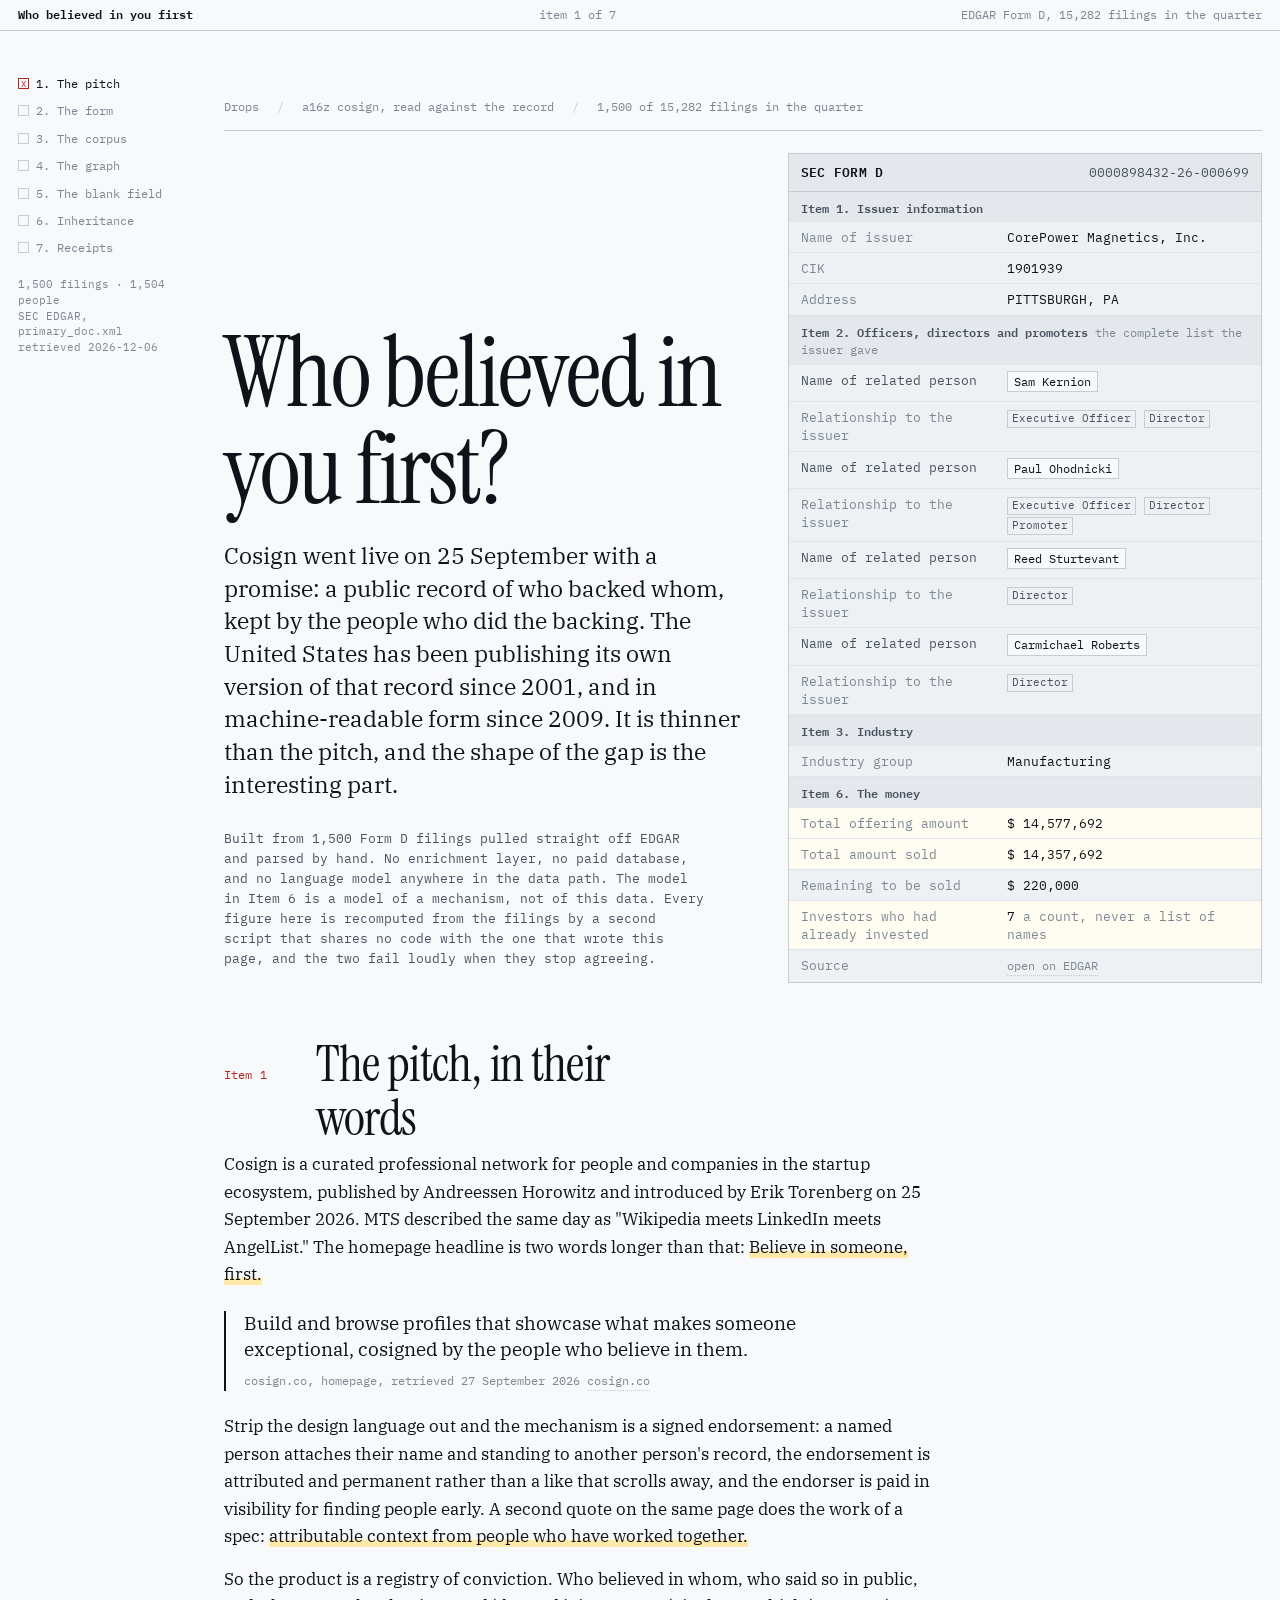
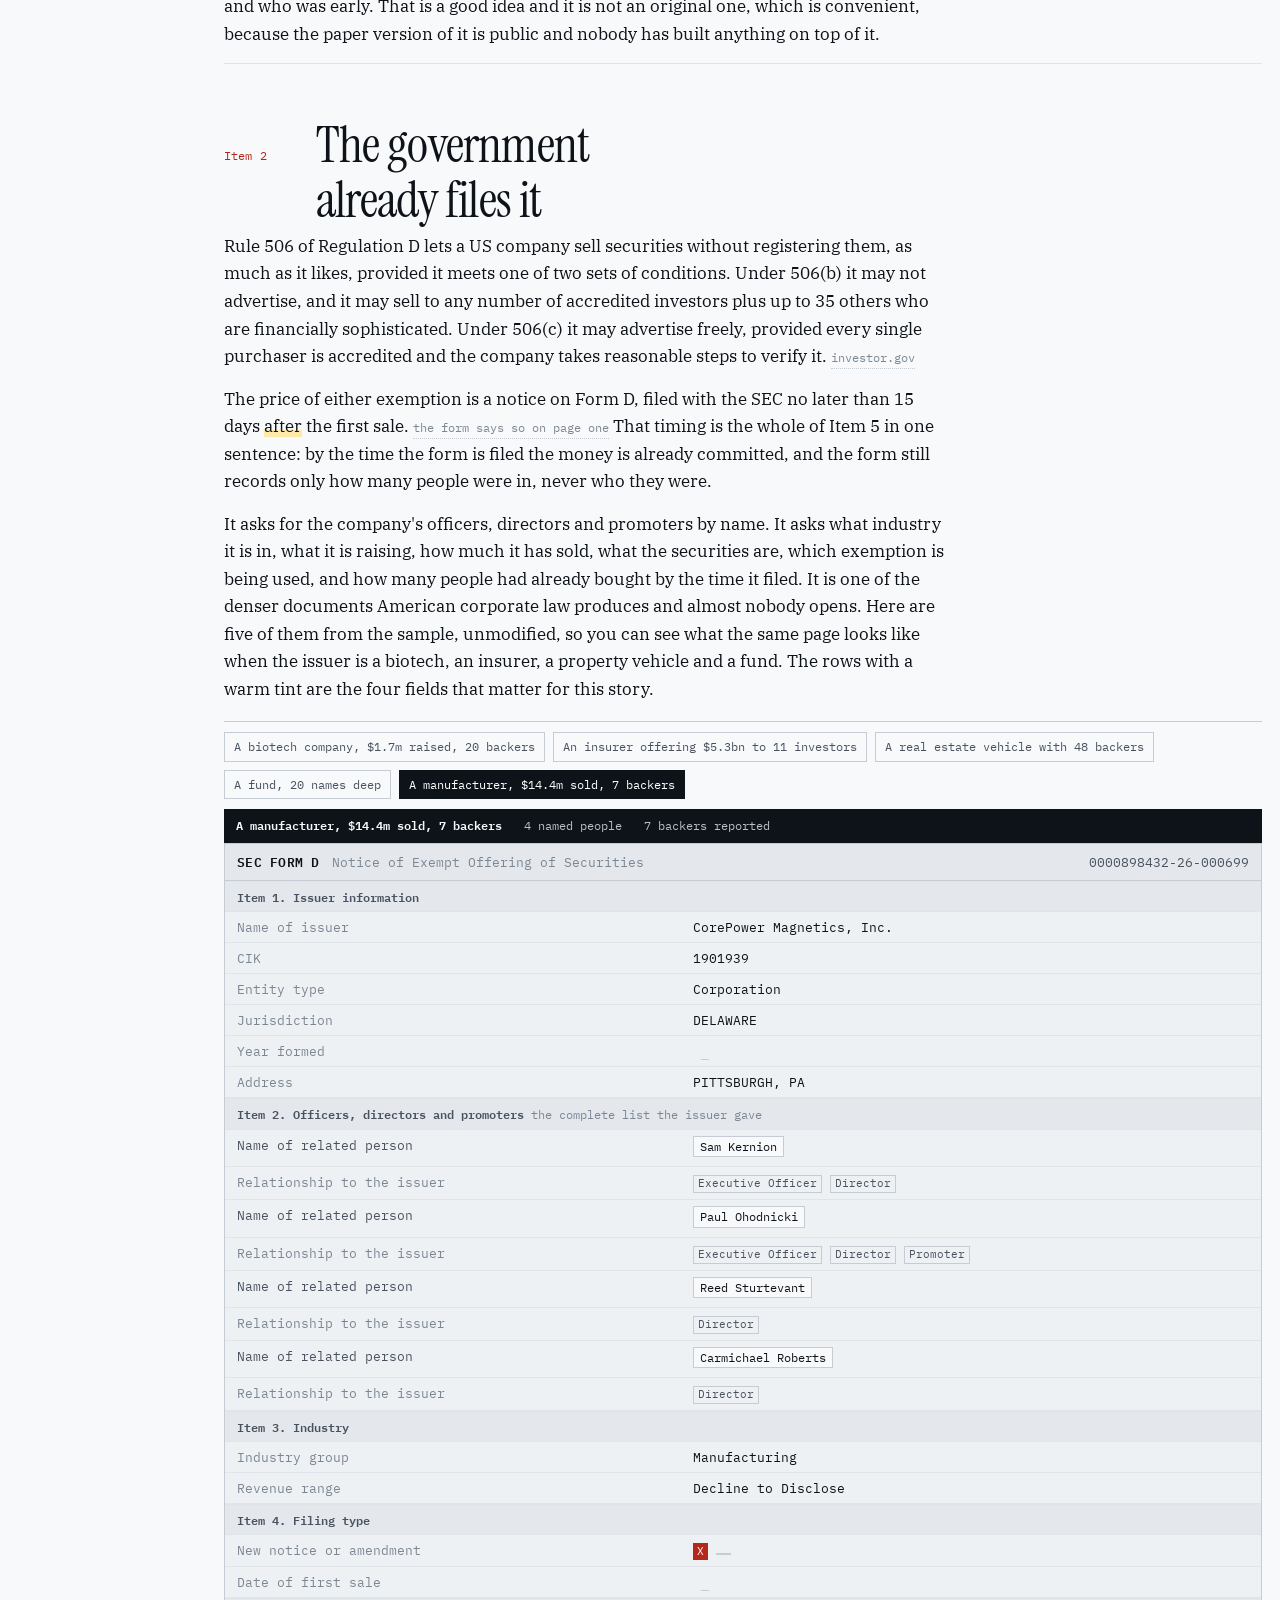
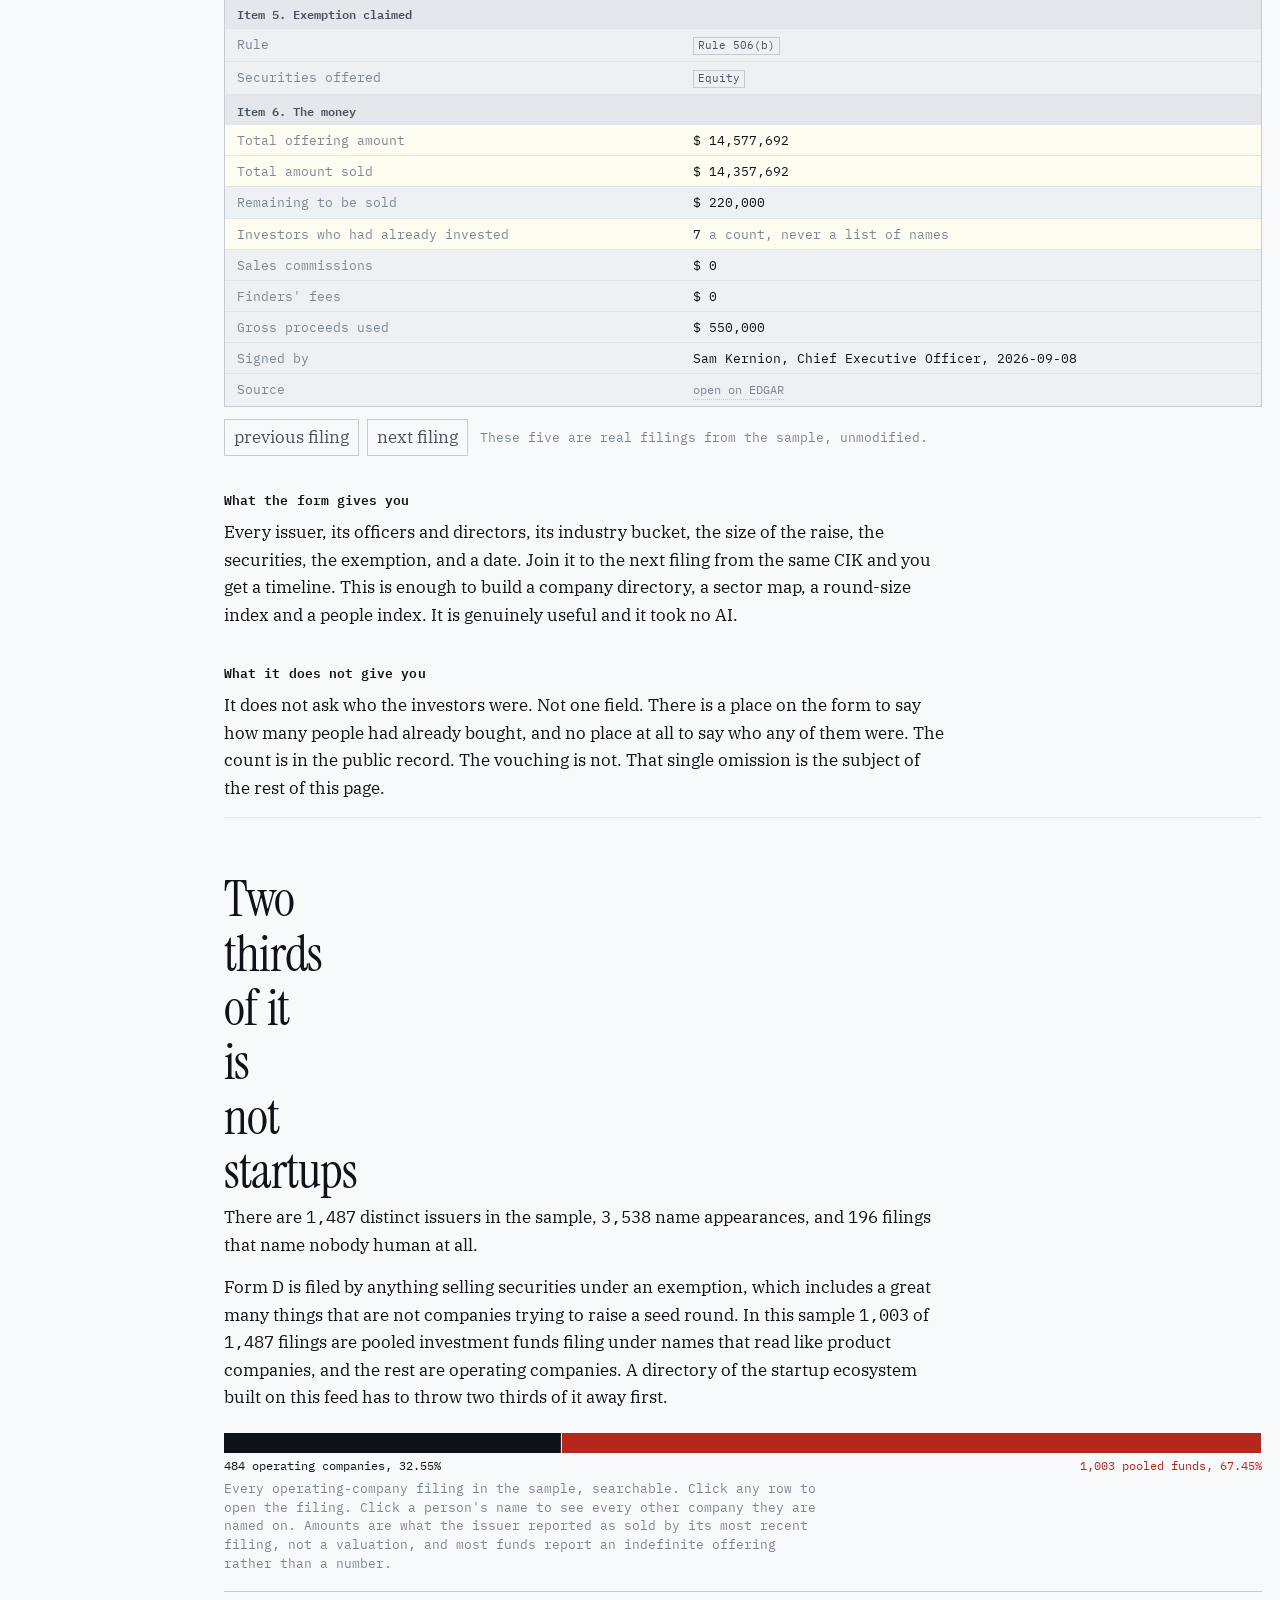
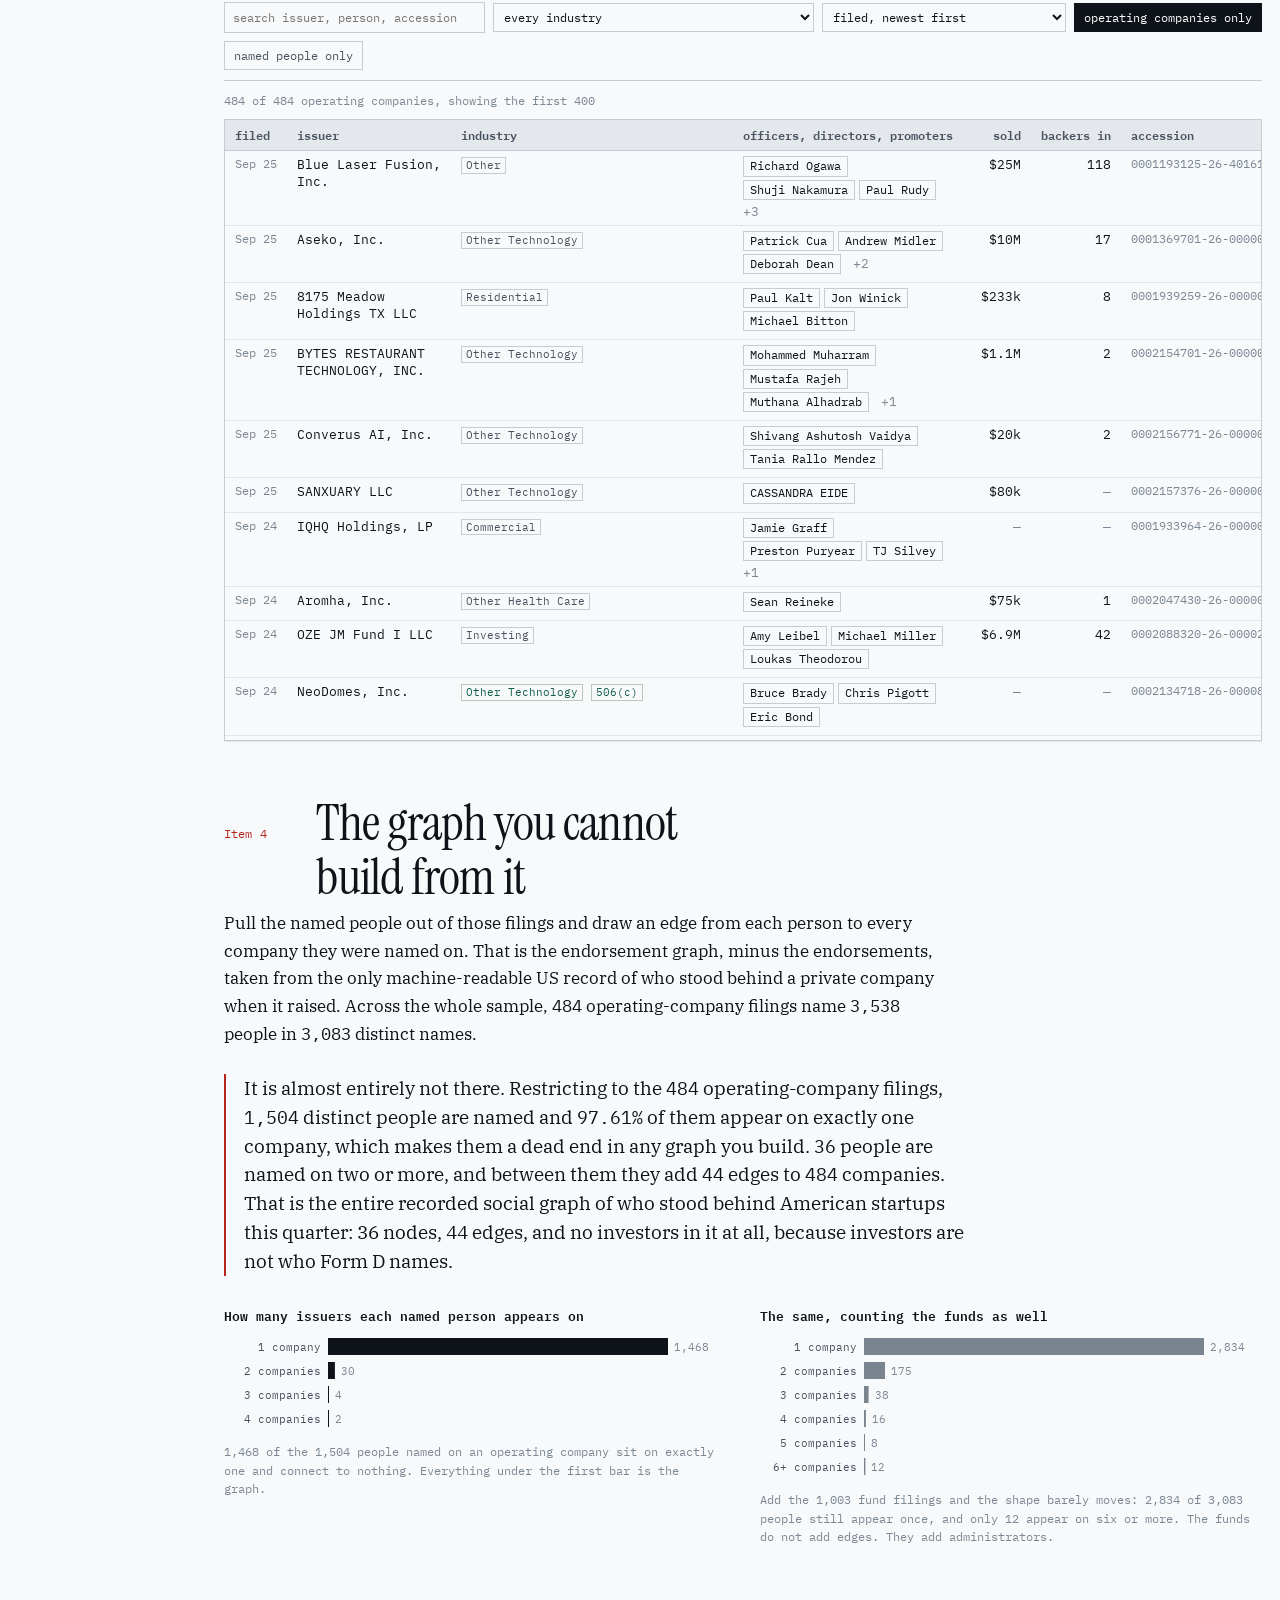
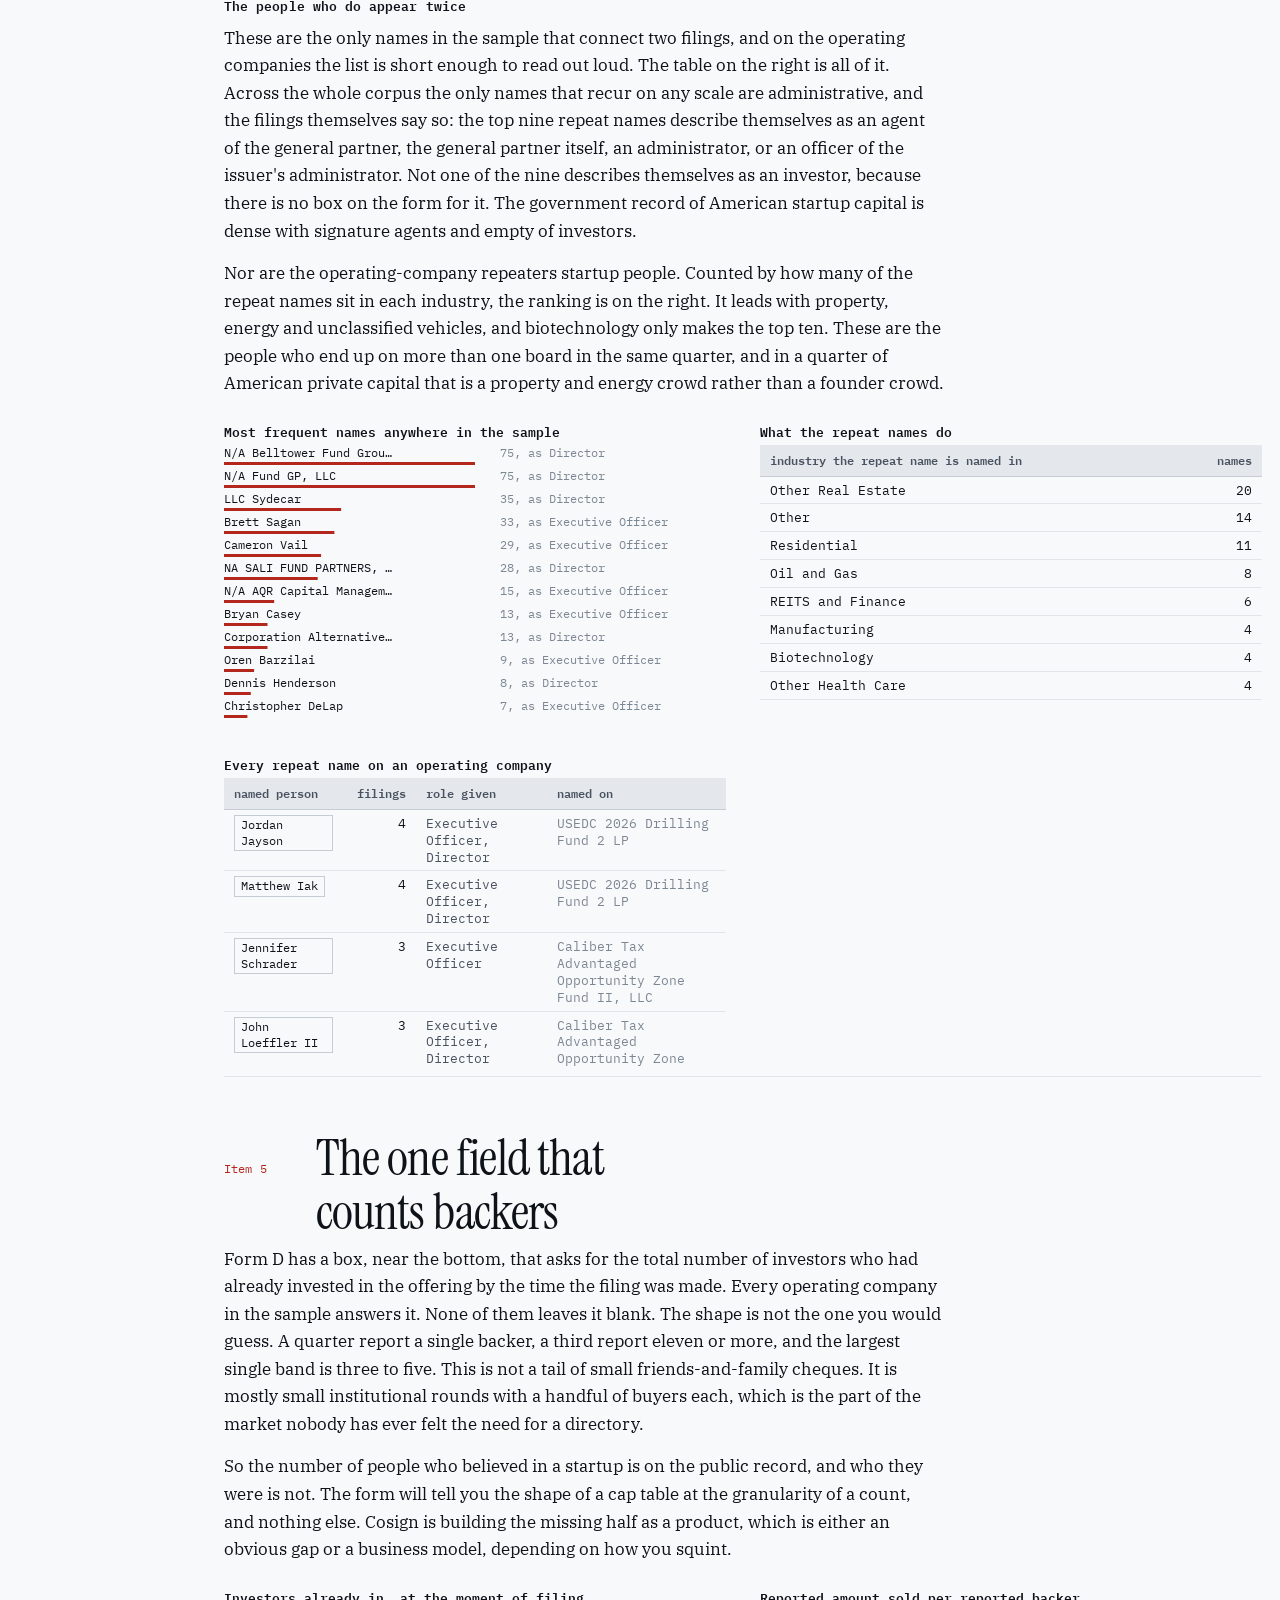
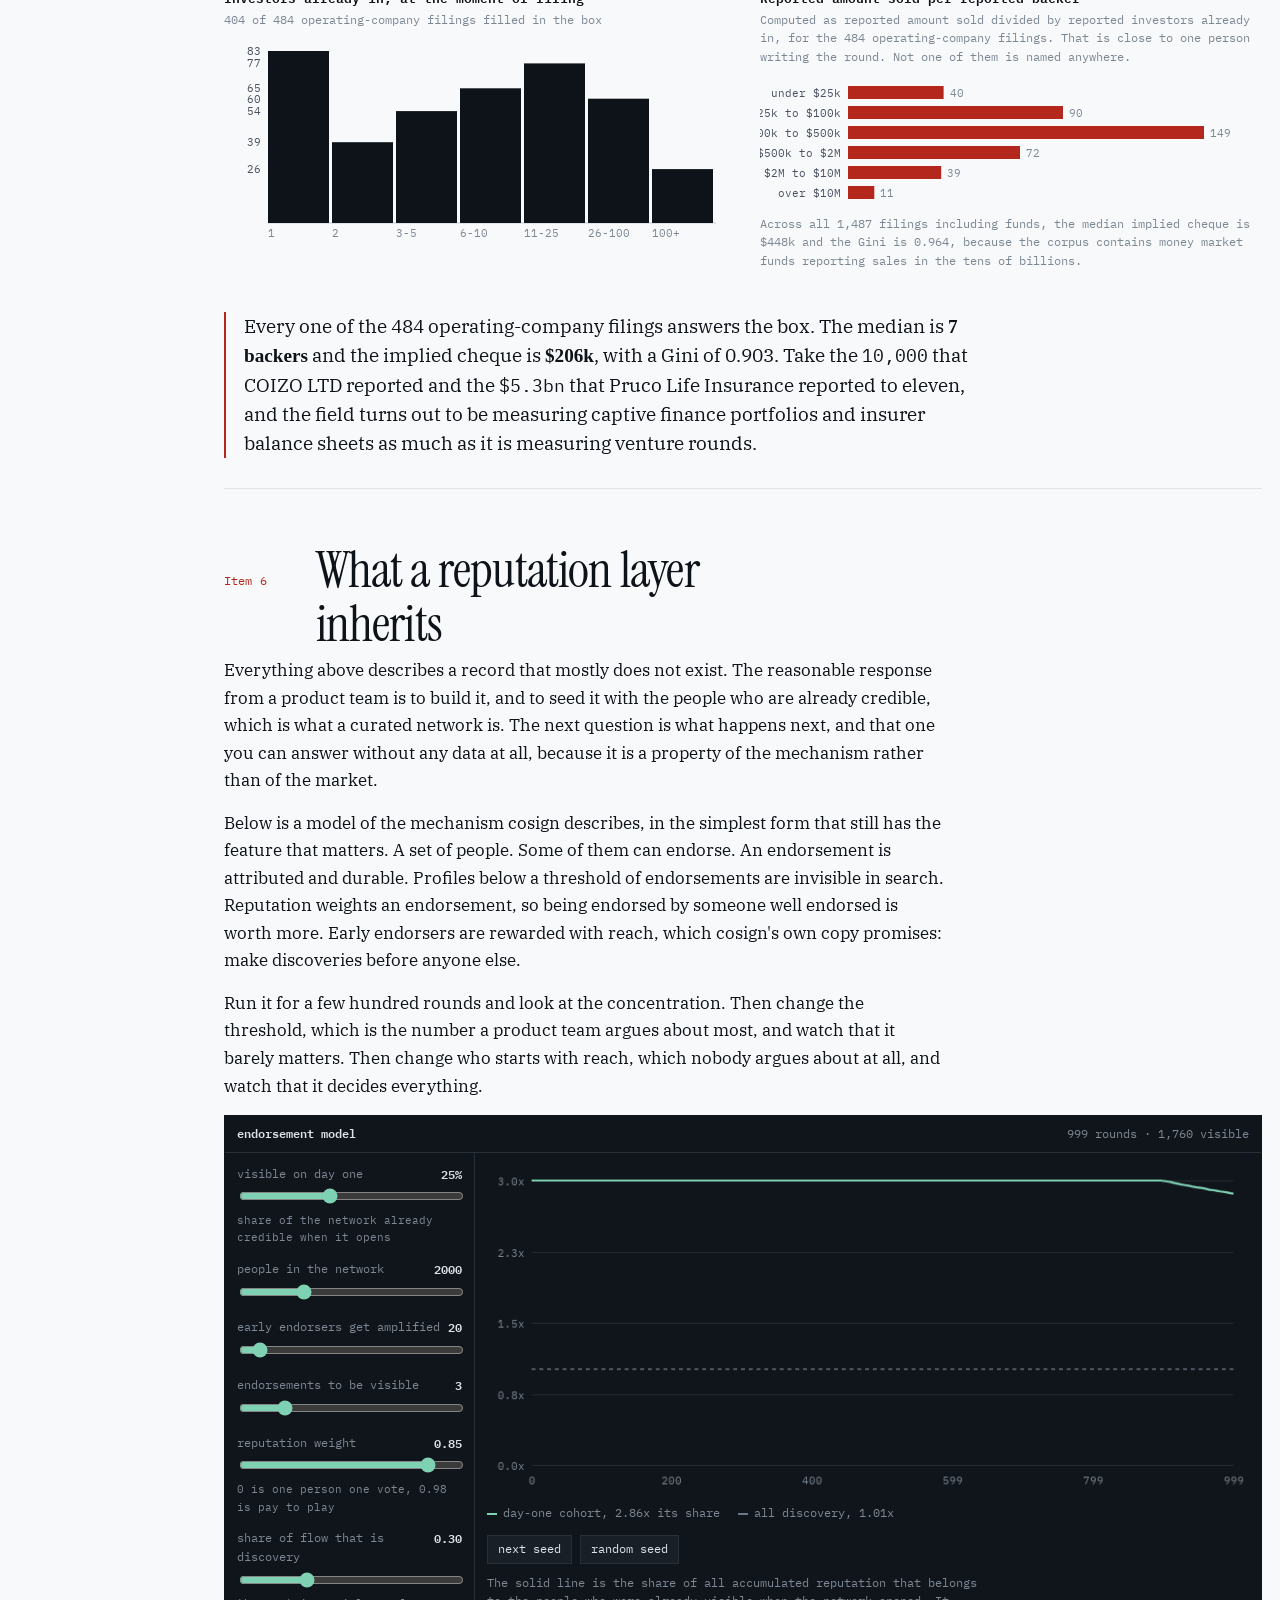
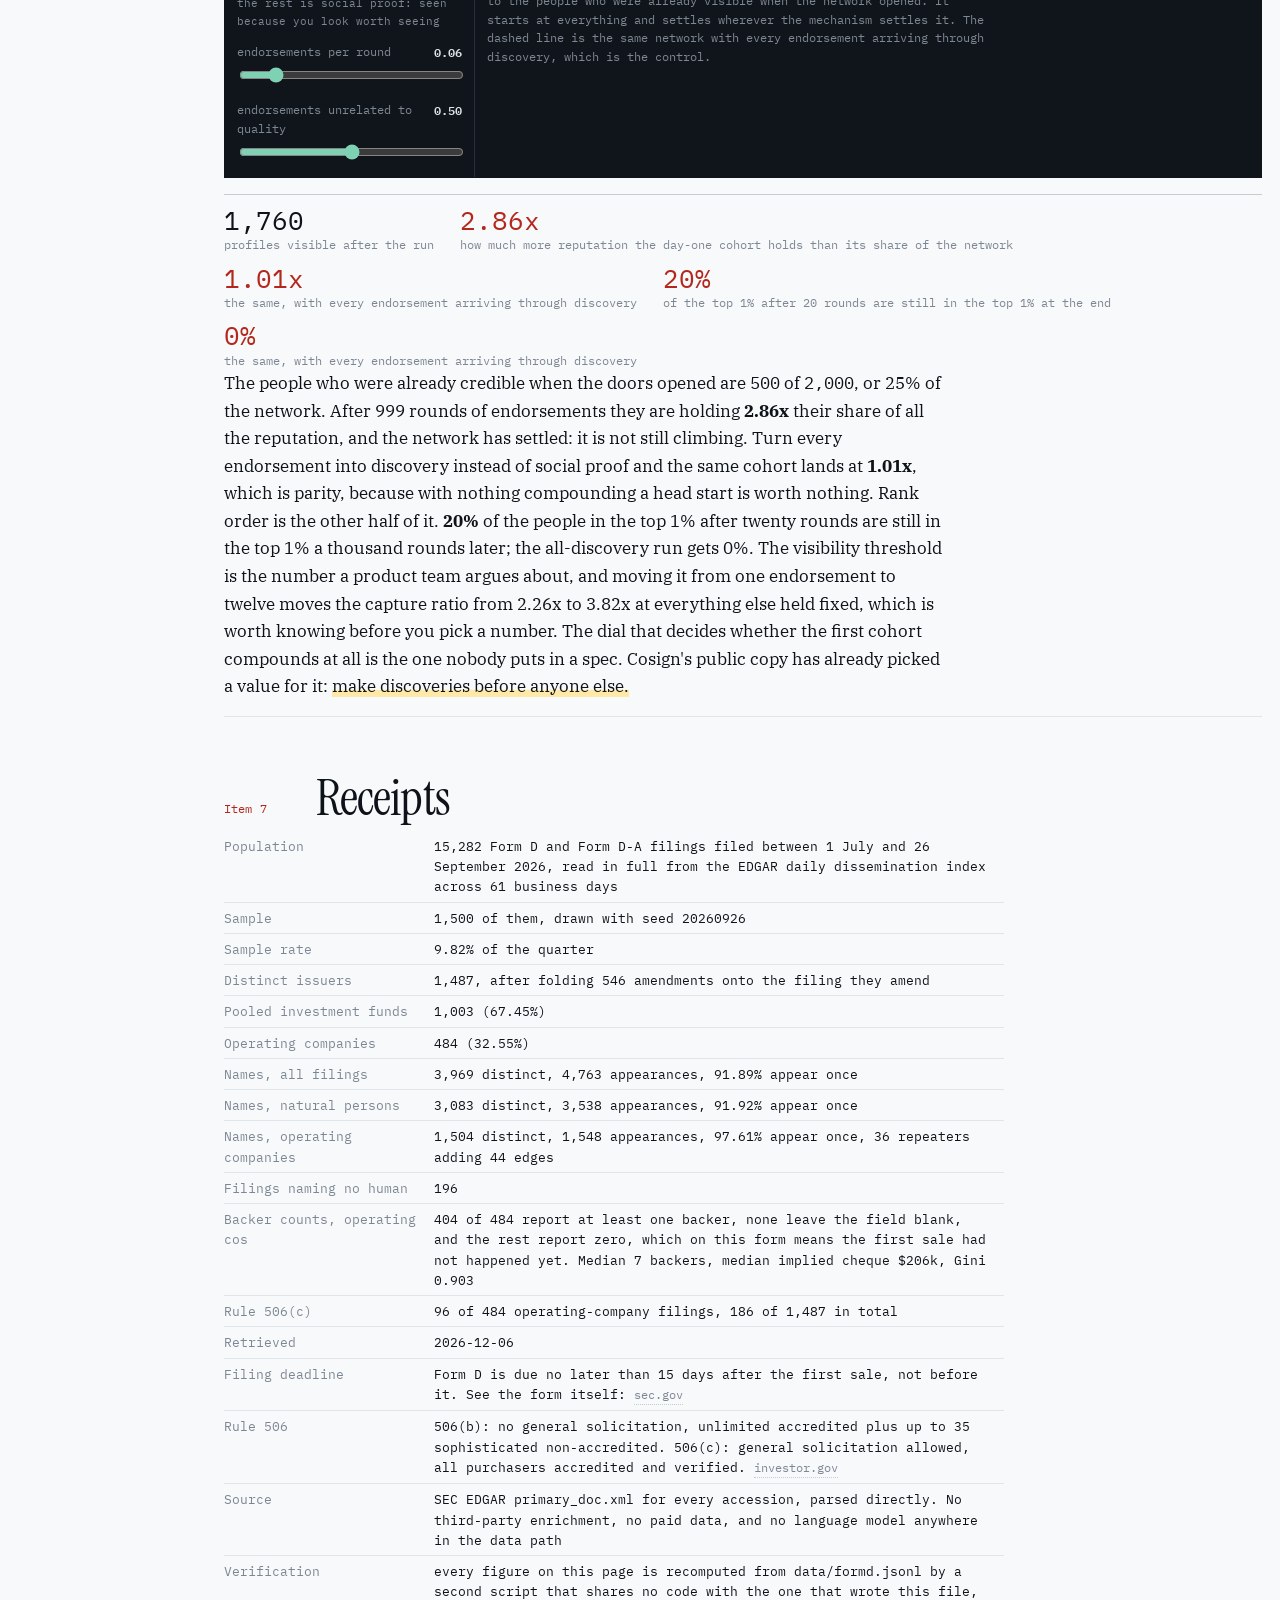
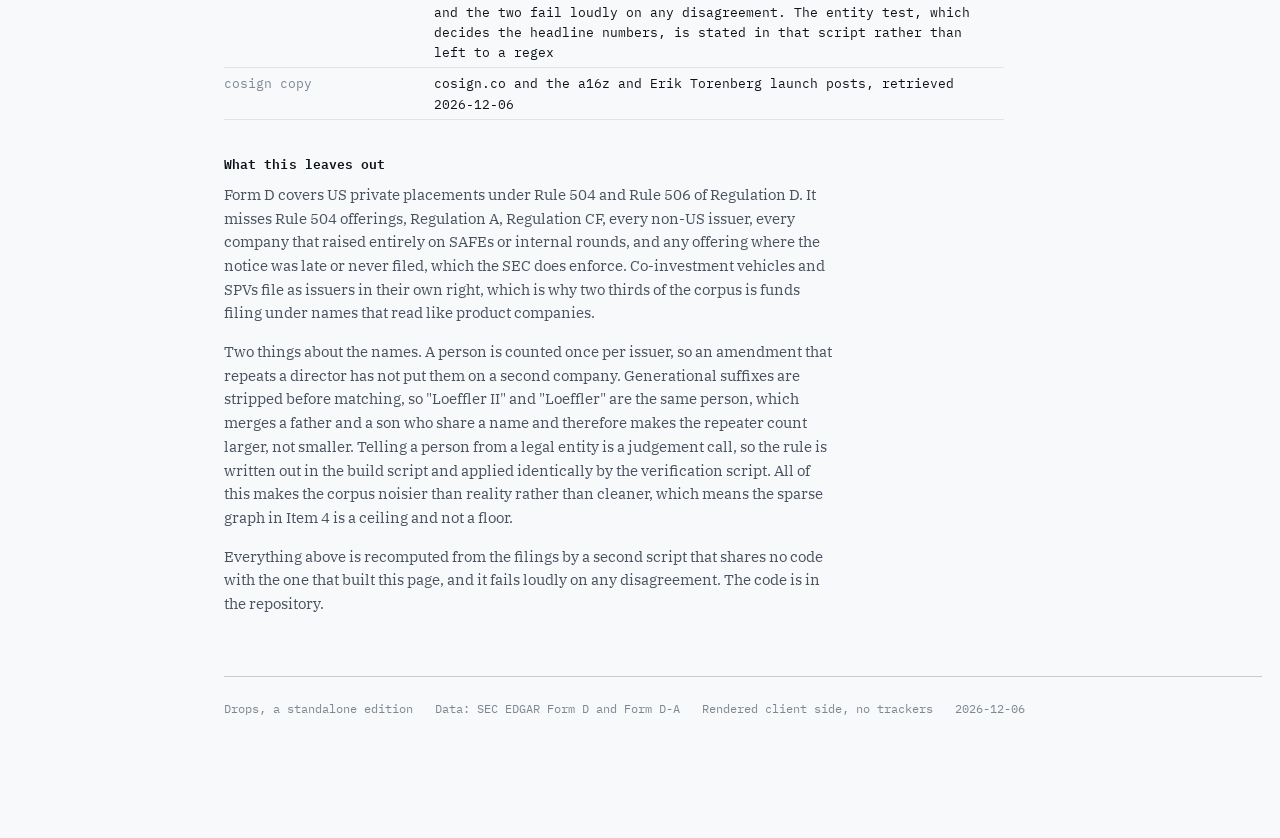
==== commit 28ba805e: "Fix the entity test that moved every headline number, and correct three factual claims The person-or" ====
--- a/index.html
+++ b/index.html
@@ -48,13 +48,16 @@
           <h1>Who believed in you&nbsp;first?</h1>
           <p class="stand">Cosign went live on 25 September with a promise: a public
             record of who backed whom, kept by the people who did the backing.
-            The United States has been publishing its own version of that record,
-            in machine-readable form, every day since 2001. It is thinner than
-            the pitch, and the shape of the gap is the interesting part.</p>
+            The United States has been publishing its own version of that record
+            since 2001, and in machine-readable form since 2009. It is thinner
+            than the pitch, and the shape of the gap is the interesting part.</p>
           <p class="byline mono">Built from <span id="by-f">&#8230;</span> Form D filings pulled
-            straight off EDGAR, with no enrichment layer, no model and no
-            database. Every number on this page is computed from the filings in
-            the receipts at the bottom.</p>
+            straight off EDGAR and parsed by hand. No enrichment layer, no paid
+            database, and no language model anywhere in the data path. The model
+            in Item 6 is a model of a mechanism, not of this data. Every figure
+            here is recomputed from the filings by a second script that shares no
+            code with the one that wrote this page, and the two fail loudly when
+            they stop agreeing.</p>
         </div>
         <div id="hero-form"></div>
       </div>
@@ -62,8 +65,7 @@
 
     <!-- ============================================================ item 1 -->
     <section id="s1">
-      <p class="item-no">Item 1</p>
-      <h2>The pitch, in their words</h2>
+      <h2 class="with-no"><span class="item-no">Item 1</span><span>The pitch, in their words</span></h2>
       <p>Cosign is a curated professional network for people and companies in
         the startup ecosystem, published by Andreessen Horowitz and introduced
         by Erik Torenberg on 25 September 2026. MTS described the same day as
@@ -93,20 +95,31 @@
 
     <!-- ============================================================ item 2 -->
     <section id="s2">
-      <p class="item-no">Item 2</p>
-      <h2>The government already files it</h2>
-      <p>Rule 506 of Regulation D lets a US company sell shares to accredited
-        investors without registering them. The price of the exemption is a
-        notice, filed with the SEC before the first sale, called Form D. It asks
-        for the company's officers, directors and promoters by name. It asks
-        what industry it is in, what it is raising, how much it has sold, what
-        the securities are, which exemption is being used, and how many people
-        had already bought by the time it filed.</p>
-      <p>It is one of the densest documents American corporate law produces and
-        almost nobody opens. Here are five of them from the sample, unmodified,
-        so you can see what the same page looks like when the issuer is a
-        biotech, an insurer, a property vehicle and a fund. The rows with a warm
-        tint are the four fields that matter for this story.</p>
+      <h2 class="with-no"><span class="item-no">Item 2</span><span>The government already files it</span></h2>
+      <p>Rule 506 of Regulation D lets a US company sell securities without
+        registering them, as much as it likes, provided it meets one of two sets
+        of conditions. Under 506(b) it may not advertise, and it may sell to any
+        number of accredited investors plus up to 35 others who are financially
+        sophisticated. Under 506(c) it may advertise freely, provided every single
+        purchaser is accredited and the company takes reasonable steps to verify
+        it. <span class="src" href="https://www.sec.gov/answers/rule506.htm"
+        target="_blank" rel="noopener">investor.gov</span></p>
+      <p>The price of either exemption is a notice on Form D, filed with the SEC
+        no later than 15 days <em class="term">after</em> the first sale.
+        <span class="src" href="https://www.sec.gov/Archives/edgar/vprr/0201/02014640.pdf"
+        target="_blank" rel="noopener">the form says so on page one</span> That
+        timing is the whole of Item 5 in one sentence: by the time the form is
+        filed the money is already committed, and the form still records only
+        how many people were in, never who they were.</p>
+      <p>It asks for the company's officers, directors and promoters by name. It
+        asks what industry it is in, what it is raising, how much it has sold,
+        what the securities are, which exemption is being used, and how many
+        people had already bought by the time it filed. It is one of the denser
+        documents American corporate law produces and almost nobody opens. Here
+        are five of them from the sample, unmodified, so you can see what the
+        same page looks like when the issuer is a biotech, an insurer, a
+        property vehicle and a fund. The rows with a warm tint are the four
+        fields that matter for this story.</p>
 
       <div id="anatomy"></div>
 
@@ -127,8 +140,7 @@
 
     <!-- ============================================================ item 3 -->
     <section id="s3">
-      <p class="item-no">Item 3</p>
-      <h2>Two thirds of it is not startups</h2>
+      <h2 class="with-no"><span class="item-no">Item 3</span><span>Two thirds of it is not startups</span></h2>
       <p id="dir-intro">Loading the crawl.</p>
       <p>Form D is filed by anything selling securities under an exemption, which
         includes a great many things that are not companies trying to raise a seed
@@ -160,8 +172,8 @@
         </select>
         <button class="b" id="f-kind" aria-pressed="true">operating companies only</button>
         <button class="b" id="f-people" aria-pressed="false">named people only</button>
-        <span class="count" id="dir-count"></span>
-      </div>
+      </div>
+      <div class="ctl-result mono" id="dir-count"></div>
 
       <div class="dirwrap">
         <div class="scroller">
@@ -187,52 +199,70 @@
 
     <!-- ============================================================ item 4 -->
     <section id="s4">
-      <p class="item-no">Item 4</p>
-      <h2>The graph you cannot build from it</h2>
+      <h2 class="with-no"><span class="item-no">Item 4</span><span>The graph you cannot build from it</span></h2>
       <p id="graphtext">Pull the named people out of those filings and draw an
         edge from each person to every company they were named on. That is the
         endorsement graph, minus the endorsements, taken from the only
         machine-readable US record of who stood behind a private company when it
         raised.</p>
-      <p id="graphverdict"></p>
-
-      <div class="readout mono" id="graph-readout"></div>
+      <p id="graphverdict" class="finding"></p>
 
       <div class="charts">
         <div class="chart">
-          <h4>How many companies each named person appears on</h4>
-          <p class="sub">Operating-company filings only</p>
+          <h4>How many issuers each named person appears on</h4>
           <svg class="bars" id="deg-chart" viewBox="0 0 420 200" role="img"
-               aria-label="Distribution of how many companies each named person appears on"></svg>
+               aria-label="Operating-company filings: distribution of how many companies each named person appears on"></svg>
           <p class="legend" id="deg-legend"></p>
         </div>
         <div class="chart">
-          <h4>Where the operating companies are</h4>
-          <p class="sub" id="state-sub"></p>
-          <svg class="bars" id="state-chart" viewBox="0 0 420 250" role="img"
-               aria-label="Operating company filings by issuer state"></svg>
+          <h4>The same, counting the funds as well</h4>
+          <svg class="bars" id="deg-all-chart" viewBox="0 0 420 200" role="img"
+               aria-label="All filings: distribution of how many issuers each named person appears on"></svg>
+          <p class="legend" id="deg-all-legend"></p>
         </div>
       </div>
 
       <h3>The people who do appear twice</h3>
-      <p>These are the only names in the sample that connect two filings. They
-        are almost all founders, which is what you would hope for, and the sample
-        of operating-company repeaters is short enough to read out loud, and the
+      <p>These are the only names in the sample that connect two filings, and on
+        the operating companies the list is short enough to read out loud. The
         table on the right is all of it. Across the whole corpus the only names
-        that recur on any scale are filing agents and fund administrators, listed
-        on the left. The government record of American startup capital is dense
-        with signature agents and empty of investors.</p>
+        that recur on any scale are administrative, and the filings themselves say
+        so: the top nine repeat names describe themselves as an agent of the
+        general partner, the general partner itself, an administrator, or an
+        officer of the issuer's administrator. Not one of the nine describes
+        themselves as an investor, because there is no box on the form for it.
+        The government record of American startup capital is dense with
+        signature agents and empty of investors.</p>
+      <p>Nor are the operating-company repeaters startup people. Counted by how
+        many of the repeat names sit in each industry, the ranking is on the
+        right. It leads with property, energy and unclassified vehicles, and
+        biotechnology only makes the top ten. These are the people who end up on
+        more than one board in the same quarter, and in a quarter of American
+        private capital that is a property and energy crowd rather than a
+        founder crowd.</p>
 
       <div class="charts">
         <div class="chart">
           <h4>Most frequent names anywhere in the sample</h4>
-          <p class="sub">All 1,500 filings, people and legal entities together</p>
           <svg class="bars" id="agent-chart" viewBox="0 0 420 260" role="img"
                aria-label="Most frequently named parties across the sample"></svg>
         </div>
         <div class="chart">
+          <h4>What the repeat names do</h4>
+          <div class="dirwrap" style="border:0;max-height:290px">
+            <div class="scroller">
+              <table class="dir">
+                <thead><tr>
+                  <th scope="col">industry the repeat name is named in</th>
+                  <th class="num" scope="col">names</th>
+                </tr></thead>
+                <tbody id="rep-ind"></tbody>
+              </table>
+            </div>
+          </div>
+        </div>
+        <div class="chart">
           <h4>Every repeat name on an operating company</h4>
-          <p class="sub">Roles are as the filings state them</p>
           <div class="dirwrap" style="max-height:290px;border:0">
             <div class="scroller">
               <table class="dir" id="rep-table">
@@ -252,13 +282,16 @@
 
     <!-- ============================================================ item 5 -->
     <section id="s5">
-      <p class="item-no">Item 5</p>
-      <h2>The one field that counts backers</h2>
+      <h2 class="with-no"><span class="item-no">Item 5</span><span>The one field that counts backers</span></h2>
       <p>Form D has a box, near the bottom, that asks for the total number of
         investors who had already invested in the offering by the time the
-        filing was made. Most issuers fill it in. The answers cluster the way
-        you would expect: a lot of rounds with one or two backers, a long thin
-        tail of funds buying a hundred small cheques.</p>
+        filing was made. Every operating company in the sample answers it. None
+        of them leaves it blank. The shape is not the one you would guess. A
+        quarter report a single backer, a third report eleven or more, and the
+        largest single band is three to five. This is not a tail of small
+        friends-and-family cheques. It is mostly small institutional rounds with
+        a handful of buyers each, which is the part of the market nobody has ever
+        felt the need for a directory.</p>
       <p>So the number of people who believed in a startup is on the public
         record, and who they were is not. The form will tell you the shape of a
         cap table at the granularity of a count, and nothing else. Cosign is
@@ -281,13 +314,12 @@
         </div>
       </div>
 
-      <div class="readout mono" id="blank-readout"></div>
+      <p id="blank-note" class="finding"></p>
     </section>
 
     <!-- ============================================================ item 6 -->
     <section id="s6">
-      <p class="item-no">Item 6</p>
-      <h2>What a reputation layer inherits</h2>
+      <h2 class="with-no"><span class="item-no">Item 6</span><span>What a reputation layer inherits</span></h2>
       <p>Everything above describes a record that mostly does not exist. The
         reasonable response from a product team is to build it, and to seed it
         with the people who are already credible, which is what a curated
@@ -356,8 +388,8 @@
                     role="img" aria-label="How the reputation held by the day-one cohort decays over rounds of endorsements, against a run where every endorsement arrives through discovery"></canvas>
             <div class="legend" id="sim-legend"></div>
             <div class="acts">
-              <button id="sim-run">run again</button>
-              <button id="sim-shuffle">reshuffle the day-one cohort</button>
+              <button id="sim-run">next seed</button>
+              <button id="sim-shuffle">random seed</button>
             </div>
             <p class="legend" style="color:var(--panel-dim);margin-top:10px">
               The solid line is the share of all accumulated reputation that
@@ -377,34 +409,30 @@
 
     <!-- ============================================================ item 7 -->
     <section id="s7">
-      <p class="item-no">Item 7</p>
-      <h2>Receipts</h2>
+      <h2 class="with-no"><span class="item-no">Item 7</span><span>Receipts</span></h2>
       <table class="kv" id="receipts"></table>
 
       <h3>What this leaves out</h3>
-      <p class="small">Form D covers US private placements under Regulation D
-        only. It misses Reg A, Reg CF, 506 offerings that were never amended,
-        every non-US issuer, every company that raised entirely on SAFEs or
-        internal rounds, and any deal where the notice was late or never filed.
-        SPVs and co-investment vehicles are filed as issuers in their own right,
-        which is why a large share of the corpus is funds filing under names
-        that look like startups. Related persons are matched on normalised
-        name, so a person who files as "J. Smith" in one place and "James
-        Smith" in another is two people here. All of that makes the sample
-        noisier than reality, not cleaner: the sparse graph in Item 4 is a
-        ceiling, not a floor.</p>
-
-      <h3>How to re-run it</h3>
-      <pre>python3 scripts/fetch_formd.py --start 20260701 --end 20260926 \
-  --sample 1500 --seed 20260926
-python3 scripts/build_drop.py
-python3 -m http.server 8000 --directory site</pre>
-      <p class="small">No dependencies, no build step. The crawl reads the
-        EDGAR daily dissemination index to get the population, draws a seeded
-        sample from it, then fetches and parses the structured
-        <span class="mono">primary_doc.xml</span> for each sampled filing.
-        Everything else in this page is derived in the browser from one JSON
-        file.</p>
+      <p class="small">Form D covers US private placements under Rule 504 and
+        Rule 506 of Regulation D. It misses Rule 504 offerings, Regulation A,
+        Regulation CF, every non-US issuer, every company that raised entirely on
+        SAFEs or internal rounds, and any offering where the notice was late or
+        never filed, which the SEC does enforce. Co-investment vehicles and SPVs
+        file as issuers in their own right, which is why two thirds of the corpus
+        is funds filing under names that read like product companies.</p>
+      <p class="small">Two things about the names. A person is counted once per
+        issuer, so an amendment that repeats a director has not put them on a
+        second company. Generational suffixes are stripped before matching, so
+        "Loeffler II" and "Loeffler" are the same person, which merges a father
+        and a son who share a name and therefore makes the repeater count larger,
+        not smaller. Telling a person from a legal entity is a judgement call, so
+        the rule is written out in the build script and applied identically by
+        the verification script. All of this makes the corpus noisier than
+        reality rather than cleaner, which means the sparse graph in Item 4 is a
+        ceiling and not a floor.</p>
+      <p class="small">Everything above is recomputed from the filings by a
+        second script that shares no code with the one that built this page, and
+        it fails loudly on any disagreement. The code is in the repository.</p>
     </section>
 
     <footer class="mono">
--- a/style.css
+++ b/style.css
@@ -135,12 +135,24 @@
 
 h1, h2, h3 { margin: 0; font-weight: 400; }
 
-.item-no {
-  font-family: var(--mono);
-  font-size: 12px;
+h2.with-no {
+  display: grid;
+  grid-template-columns: 4.6rem minmax(0, 1fr);
+  gap: 0 18px;
+  align-items: baseline;
+}
+h2.with-no > .item-no {
+  font-family: var(--mono);
+  font-size: 12px;
+  font-weight: 400;
   letter-spacing: 0.01em;
   color: var(--x);
-  margin: 0 0 12px;
+  white-space: nowrap;
+  transform: translateY(-0.15em);
+}
+@media (max-width: 620px) {
+  h2.with-no { grid-template-columns: 1fr; gap: 6px; }
+  h2.with-no > .item-no { transform: none; }
 }
 
 h1 {
@@ -258,9 +270,7 @@
 @media (max-width: 1080px) { .hero-grid { grid-template-columns: 1fr; gap: 30px; } }
 
 .byline {
-  margin-top: 30px;
-  padding-top: 14px;
-  border-top: 1px solid var(--rule-2);
+  margin-top: 26px;
   font-family: var(--mono);
   font-size: 12.5px;
   line-height: 1.6;
@@ -380,7 +390,14 @@
   padding: 5px 6px;
 }
 .ctl label { display: inline-flex; gap: 6px; align-items: center; cursor: pointer; }
-.ctl .count { margin-left: auto; color: var(--ink-3); font-variant-numeric: tabular-nums; }
+.ctl-result {
+  font-family: var(--mono);
+  font-size: 12px;
+  color: var(--ink-3);
+  font-variant-numeric: tabular-nums;
+  padding: 0 0 8px;
+  margin-top: -8px;
+}
 
 button.b {
   font: inherit;
@@ -430,6 +447,7 @@
 }
 table.dir th.num, table.dir td.num { text-align: right; }
 table.dir th .ar { color: var(--x); }
+table.dir tbody tr { content-visibility: auto; contain-intrinsic-size: auto 34px; }
 table.dir td {
   padding: 5px 10px;
   border-bottom: 1px solid var(--rule-2);
@@ -480,9 +498,9 @@
 
 .charts {
   display: grid;
-  grid-template-columns: repeat(auto-fit, minmax(310px, 1fr));
-  gap: 26px;
-  margin: 22px 0 8px;
+  grid-template-columns: repeat(auto-fit, minmax(348px, 1fr));
+  gap: 30px 34px;
+  margin: 24px 0 8px;
 }
 .chart { min-width: 0; }
 .chart h4 {
@@ -495,6 +513,18 @@
 .chart .sub { font-family: var(--mono); font-size: 11.5px; color: var(--ink-3); margin: 0 0 10px; }
 .bars { display: block; max-width: 100%; height: auto; }
 .legend { font-family: var(--mono); font-size: 11.5px; color: var(--ink-3); margin-top: 6px; }
+
+.finding {
+  font-size: clamp(1.06rem, 1.5vw, 1.22rem);
+  line-height: 1.5;
+  color: var(--ink);
+  max-width: 68ch;
+  border-left: 2px solid var(--x);
+  padding-left: 18px;
+  margin: 26px 0 30px;
+}
+.finding b { font-weight: 600; }
+.finding .mono { font-size: 0.92em; color: var(--ink); }
 
 .readout {
   display: flex;
@@ -680,7 +710,19 @@
   section { padding-top: 40px; }
   .sim { grid-template-columns: 1fr; }
   .charts { grid-template-columns: 1fr; }
-  .readout { gap: 10px 20px; }
+  .finding {
+  font-size: clamp(1.06rem, 1.5vw, 1.22rem);
+  line-height: 1.5;
+  color: var(--ink);
+  max-width: 68ch;
+  border-left: 2px solid var(--x);
+  padding-left: 18px;
+  margin: 26px 0 30px;
+}
+.finding b { font-weight: 600; }
+.finding .mono { font-size: 0.92em; color: var(--ink); }
+
+.readout { gap: 10px 20px; }
   .readout div { min-width: 108px; }
   table.kv th { width: 130px; }
 }
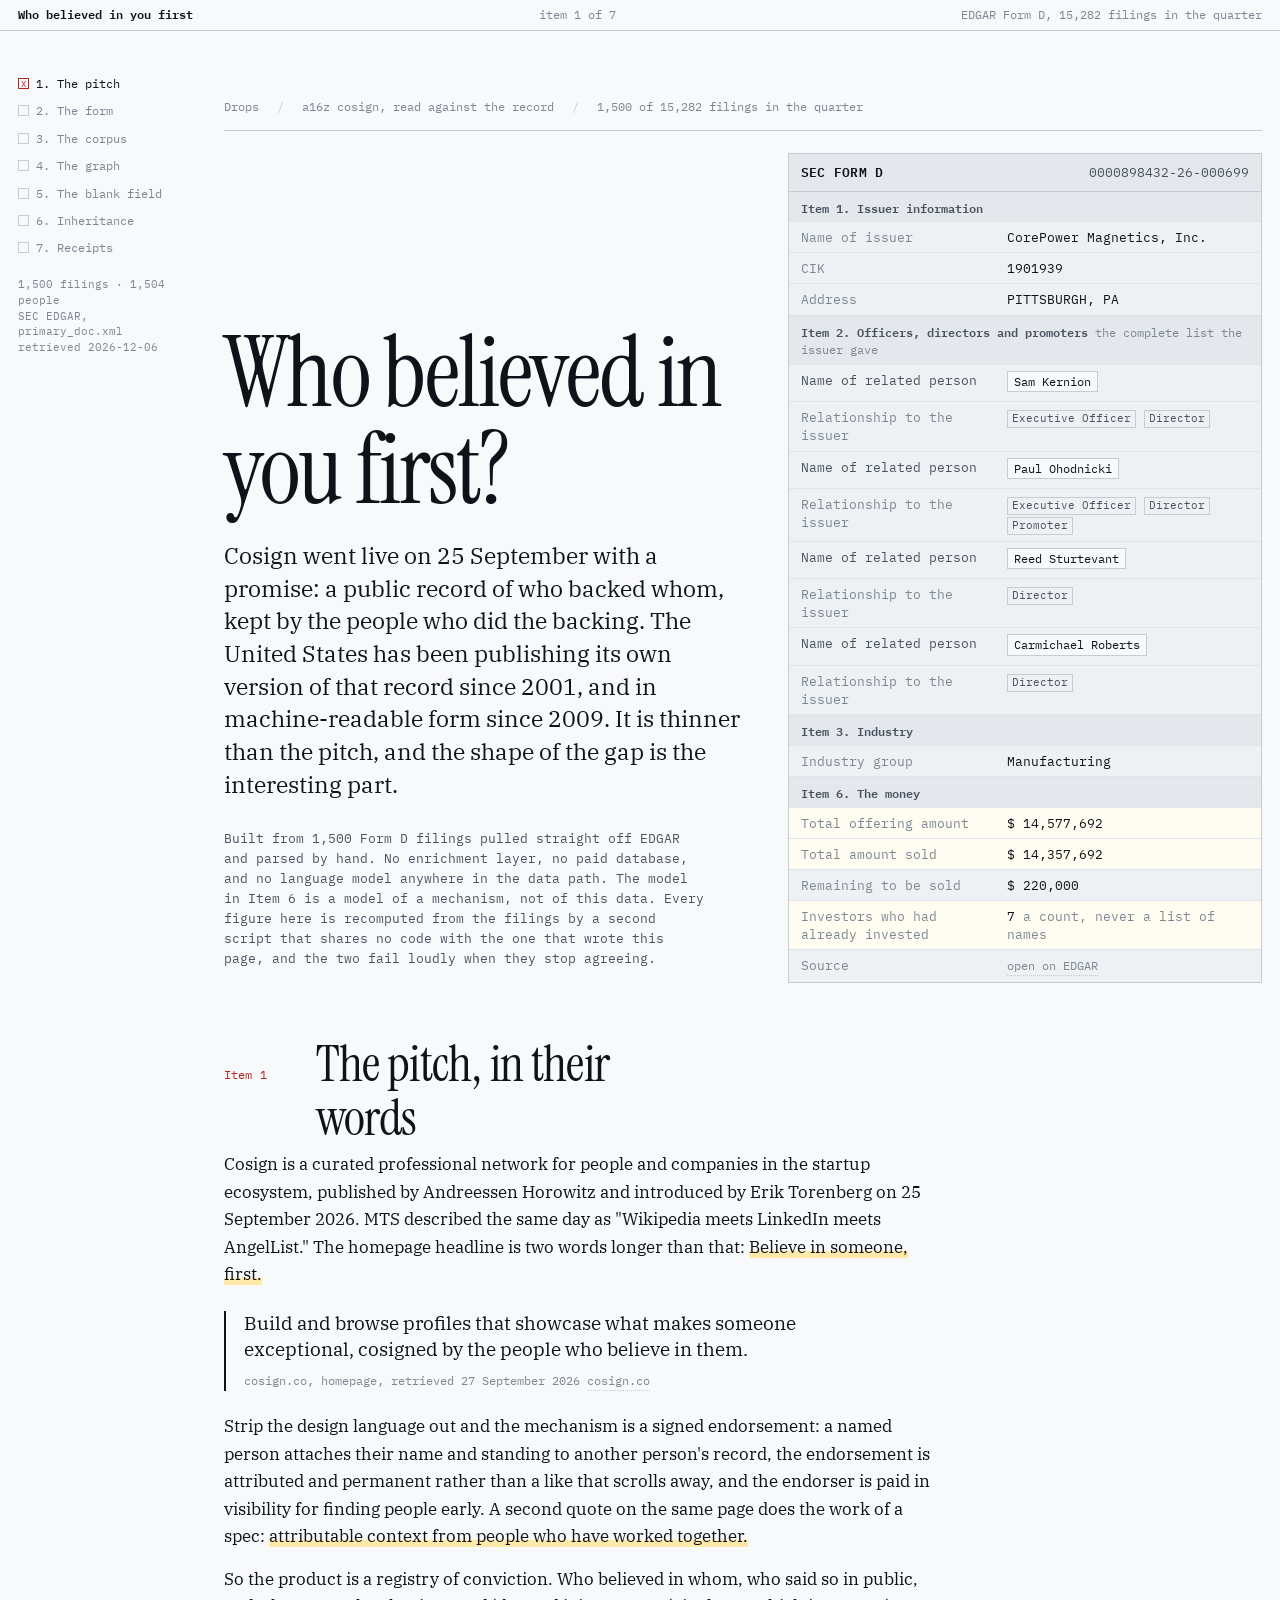
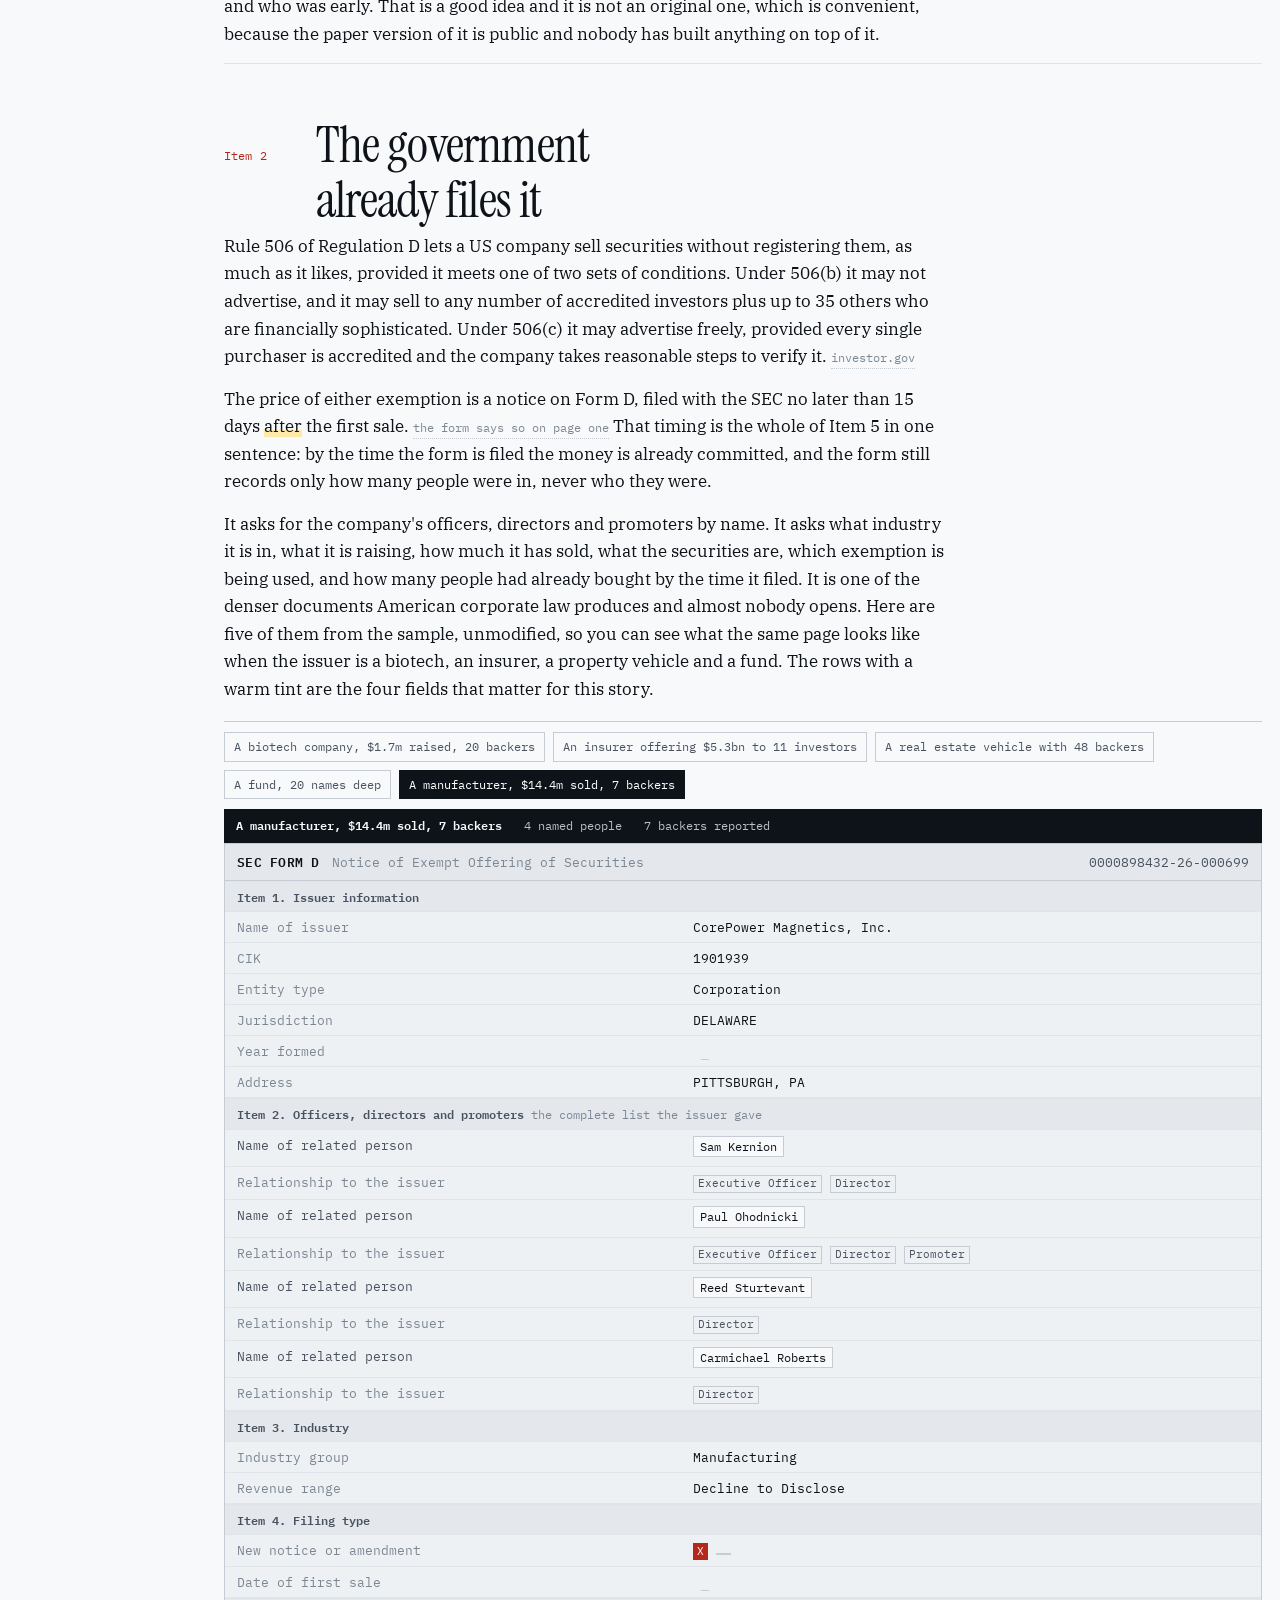
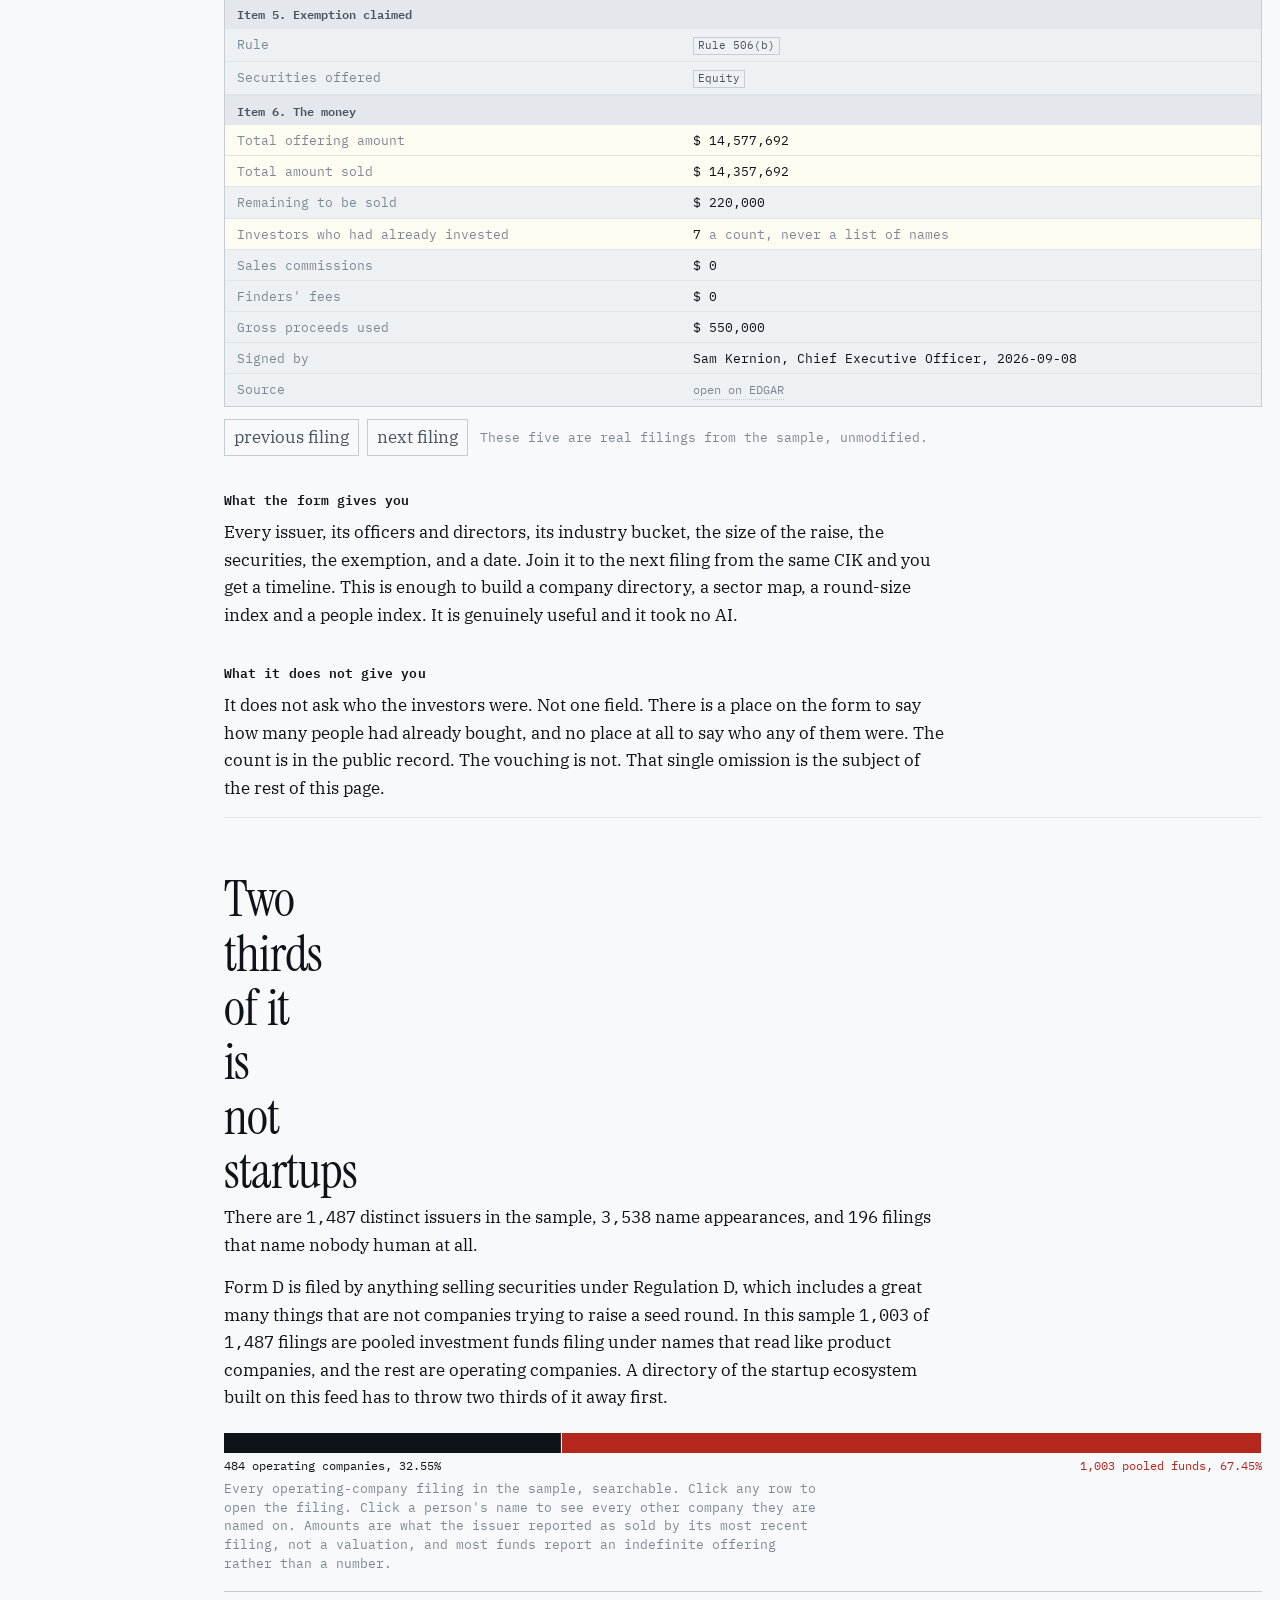
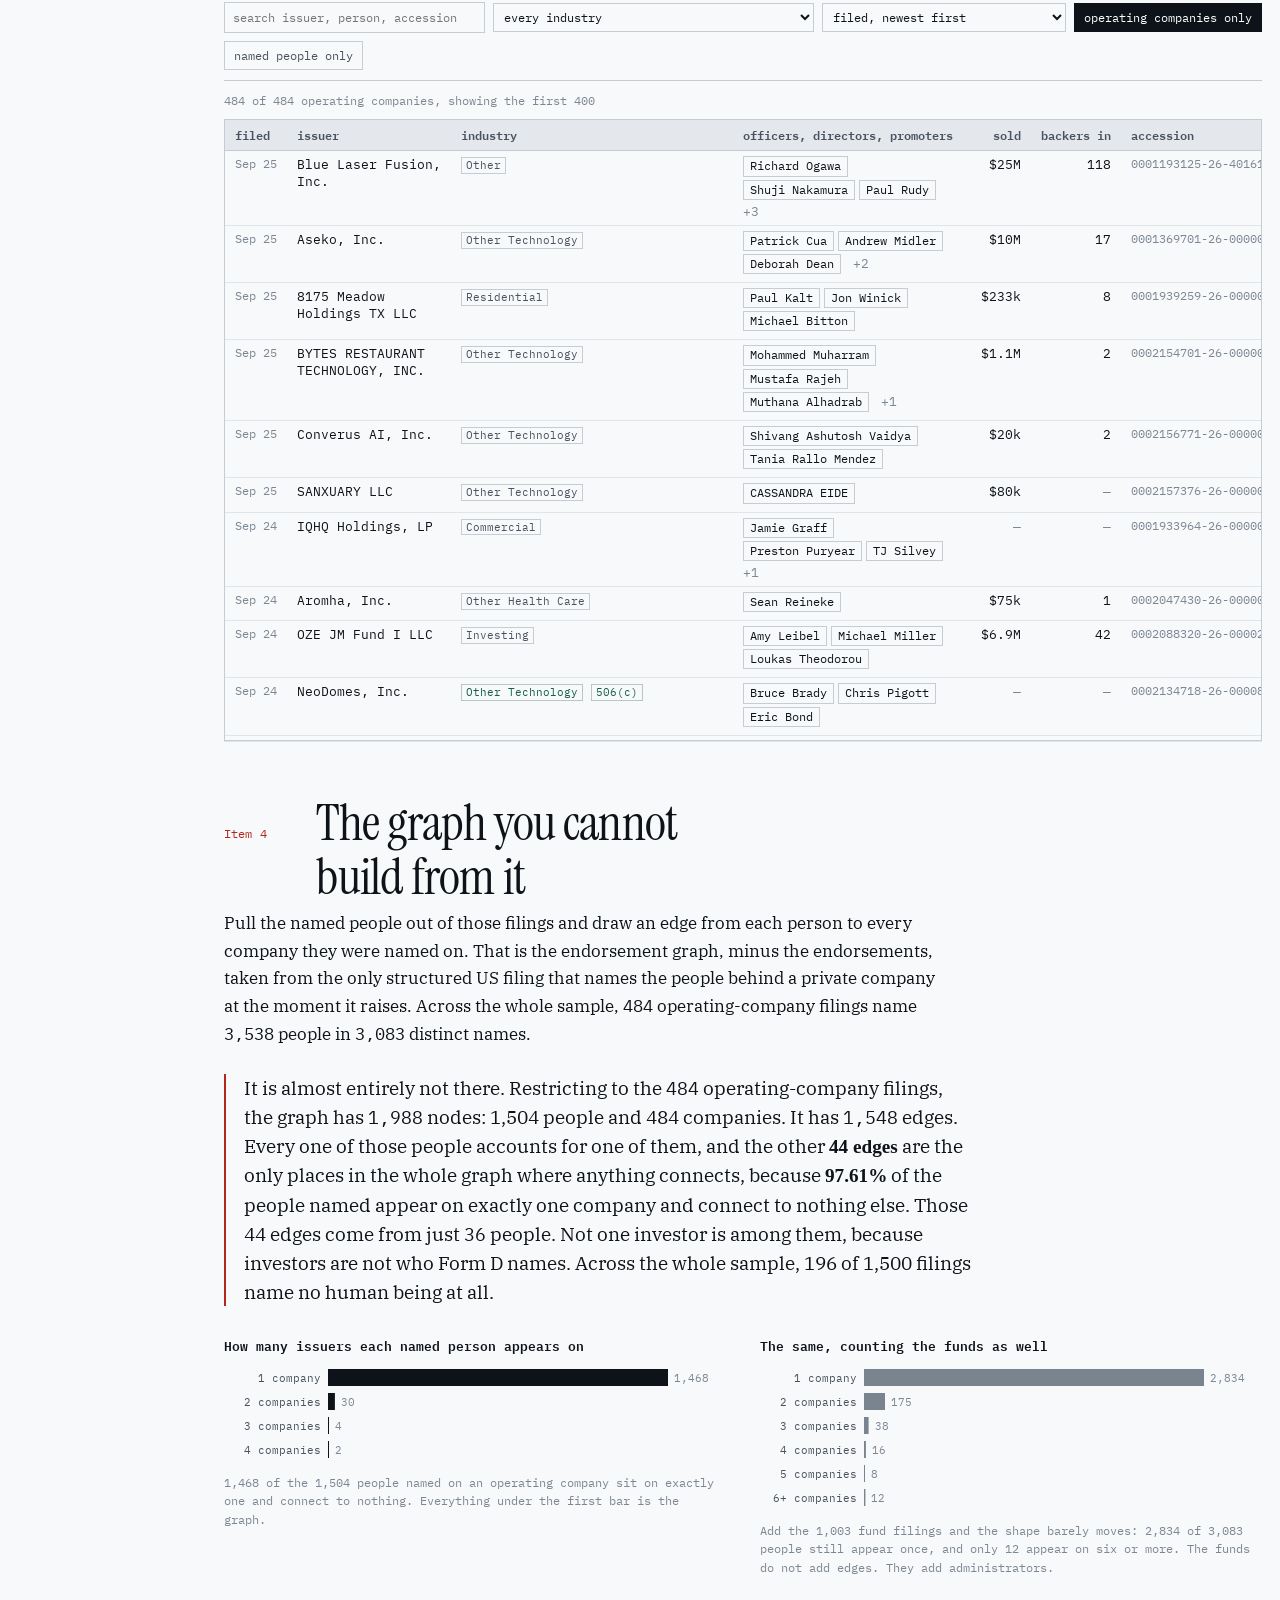
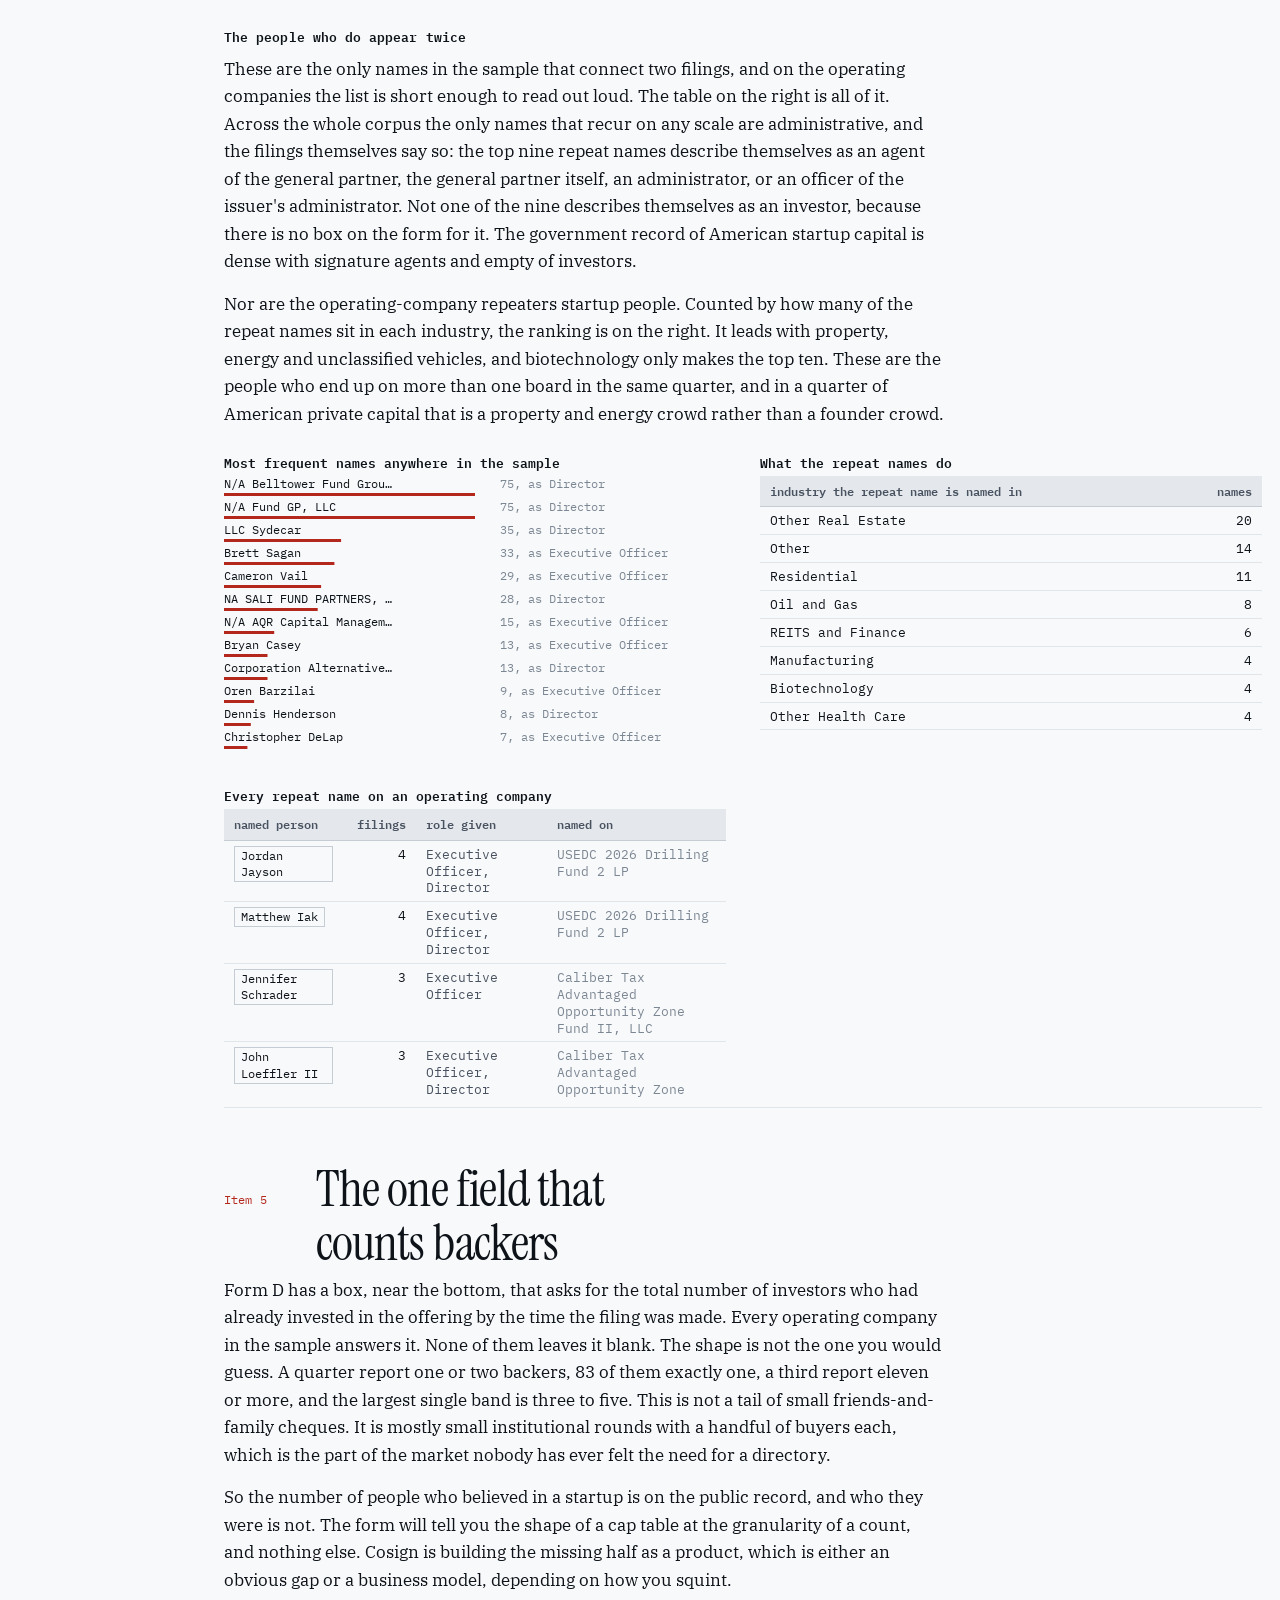
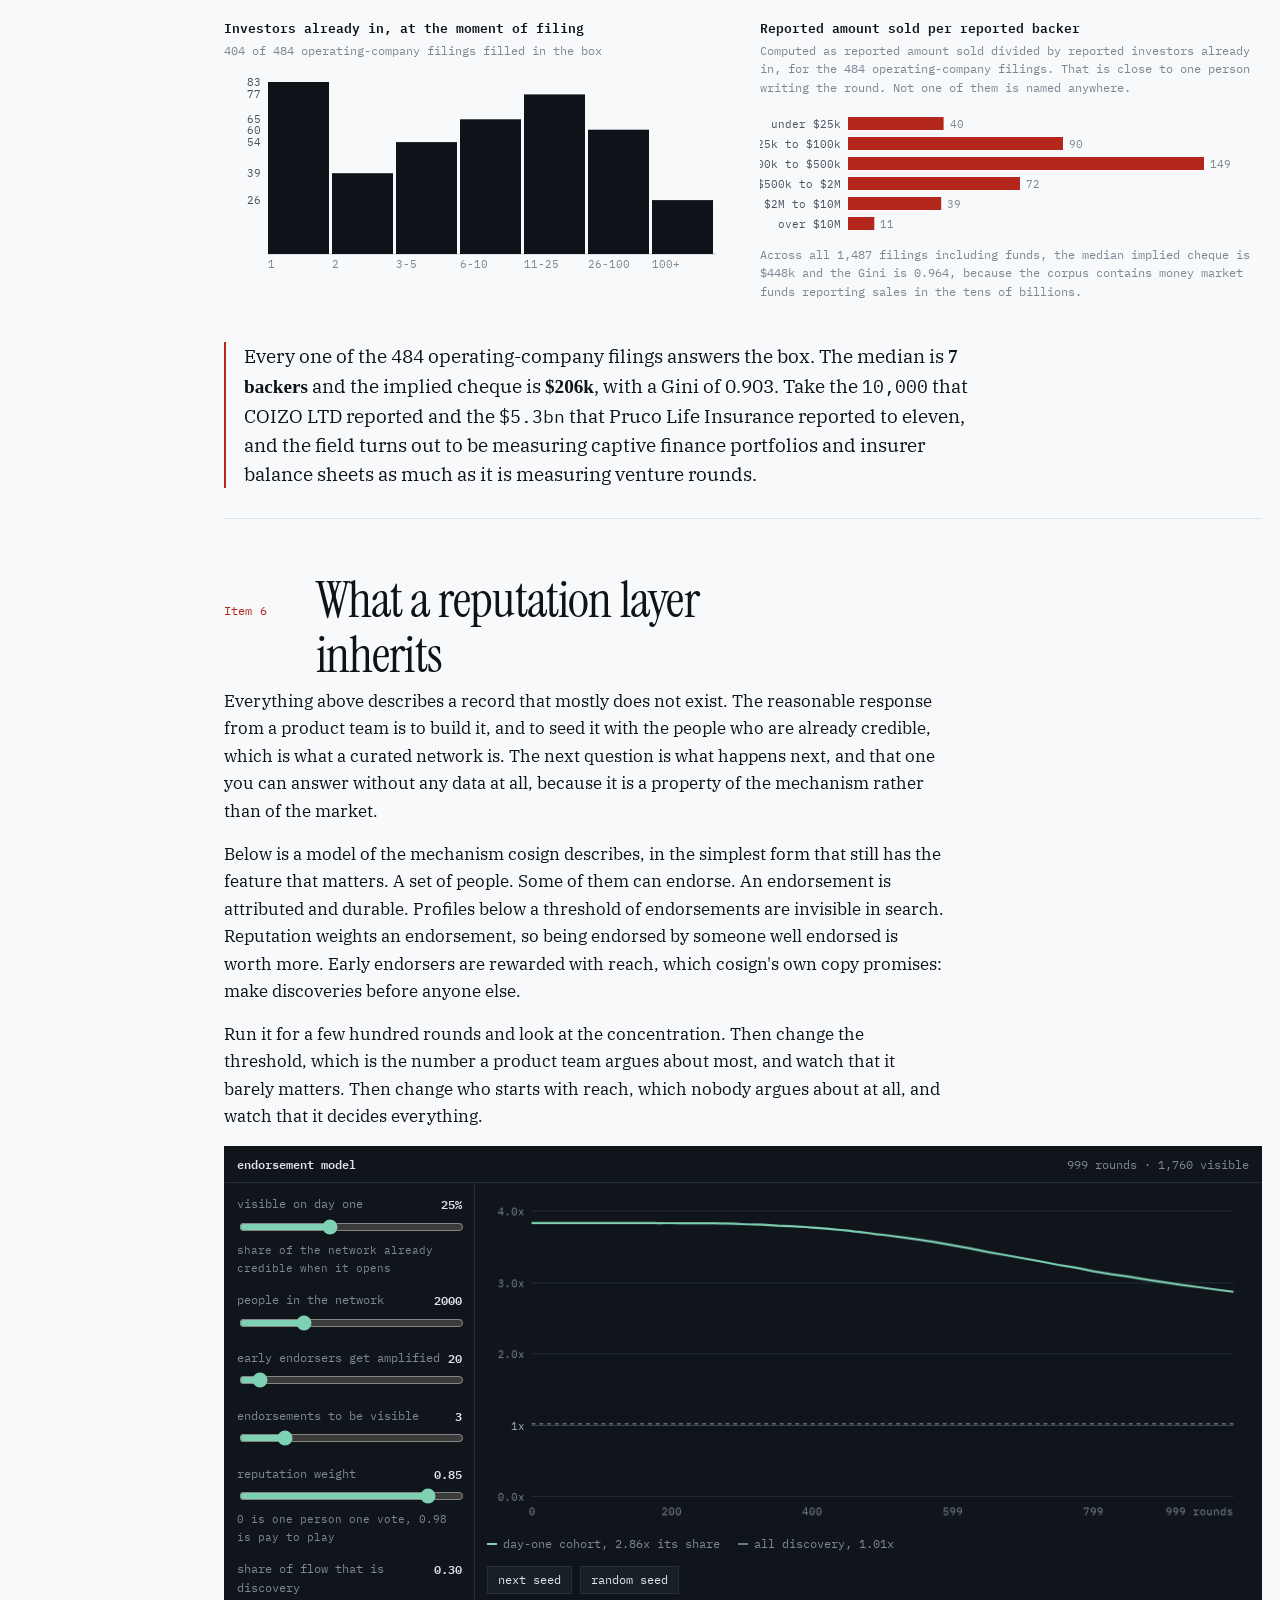
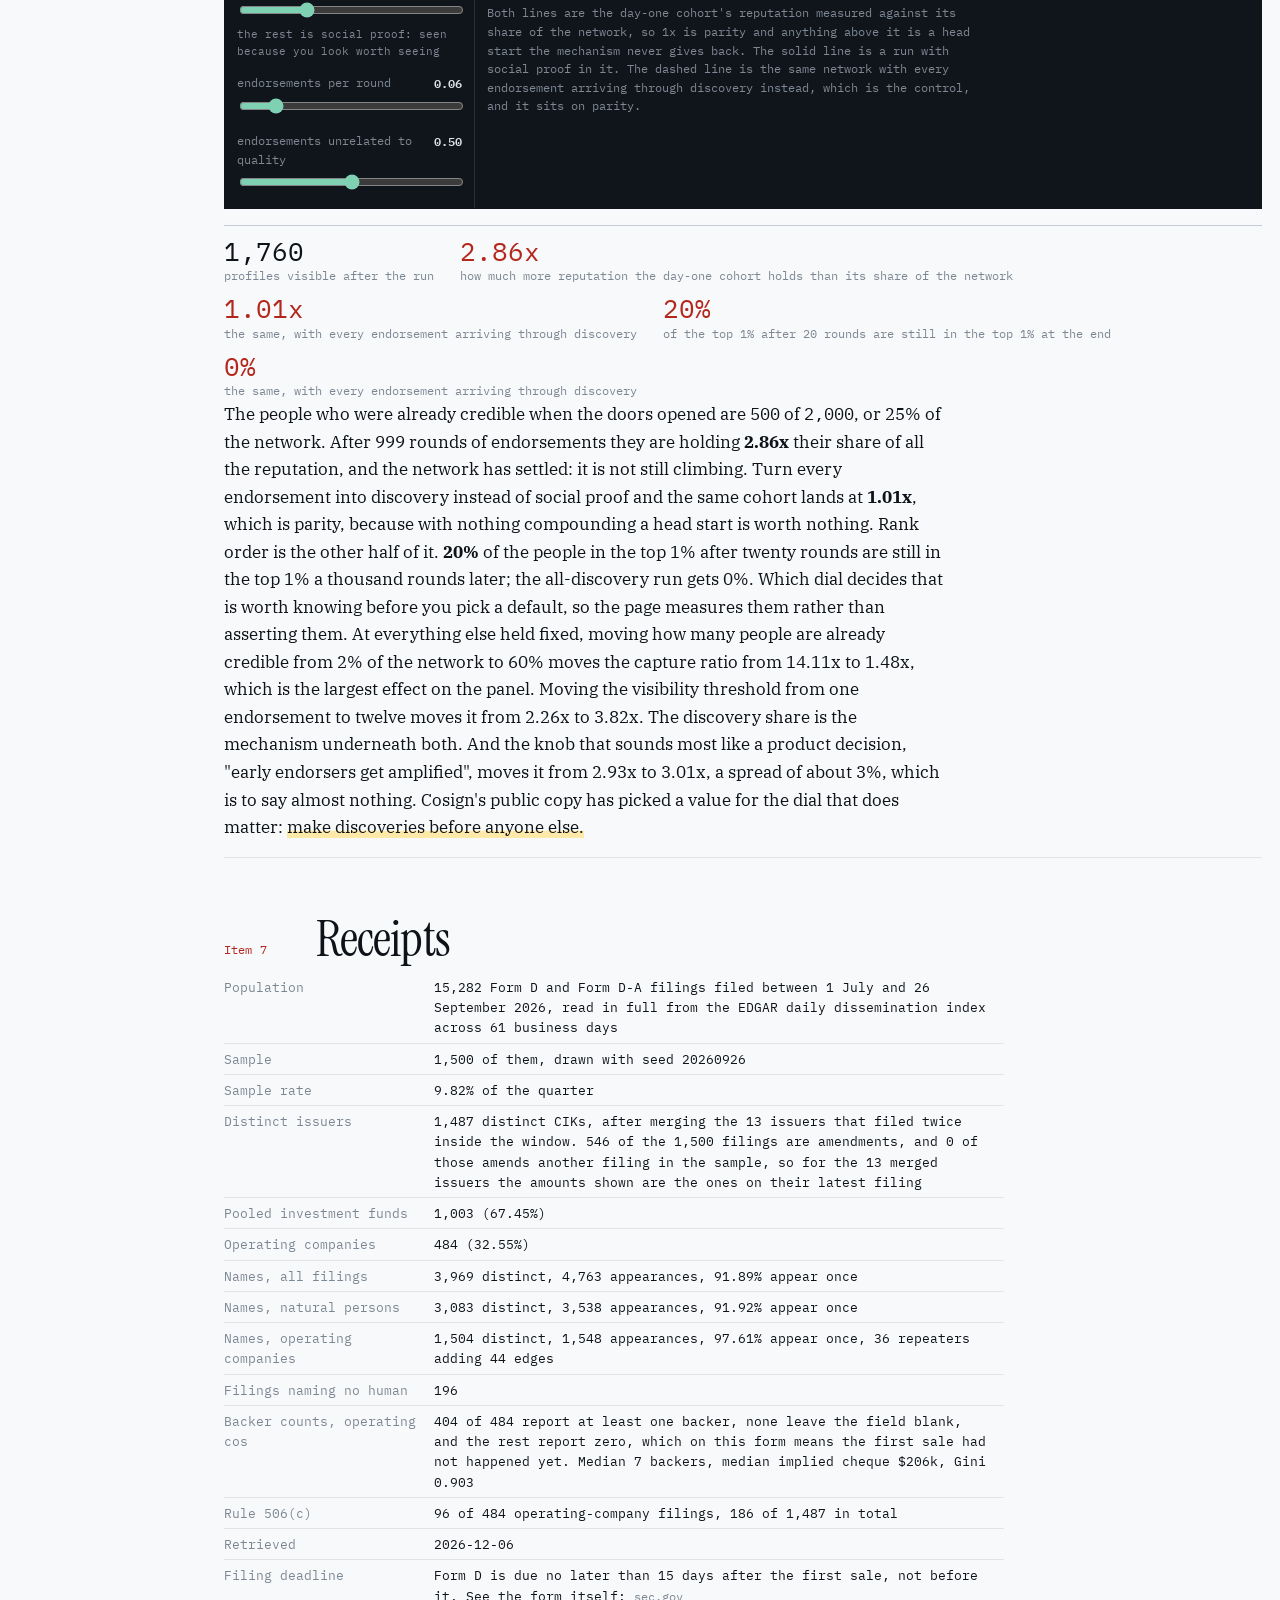
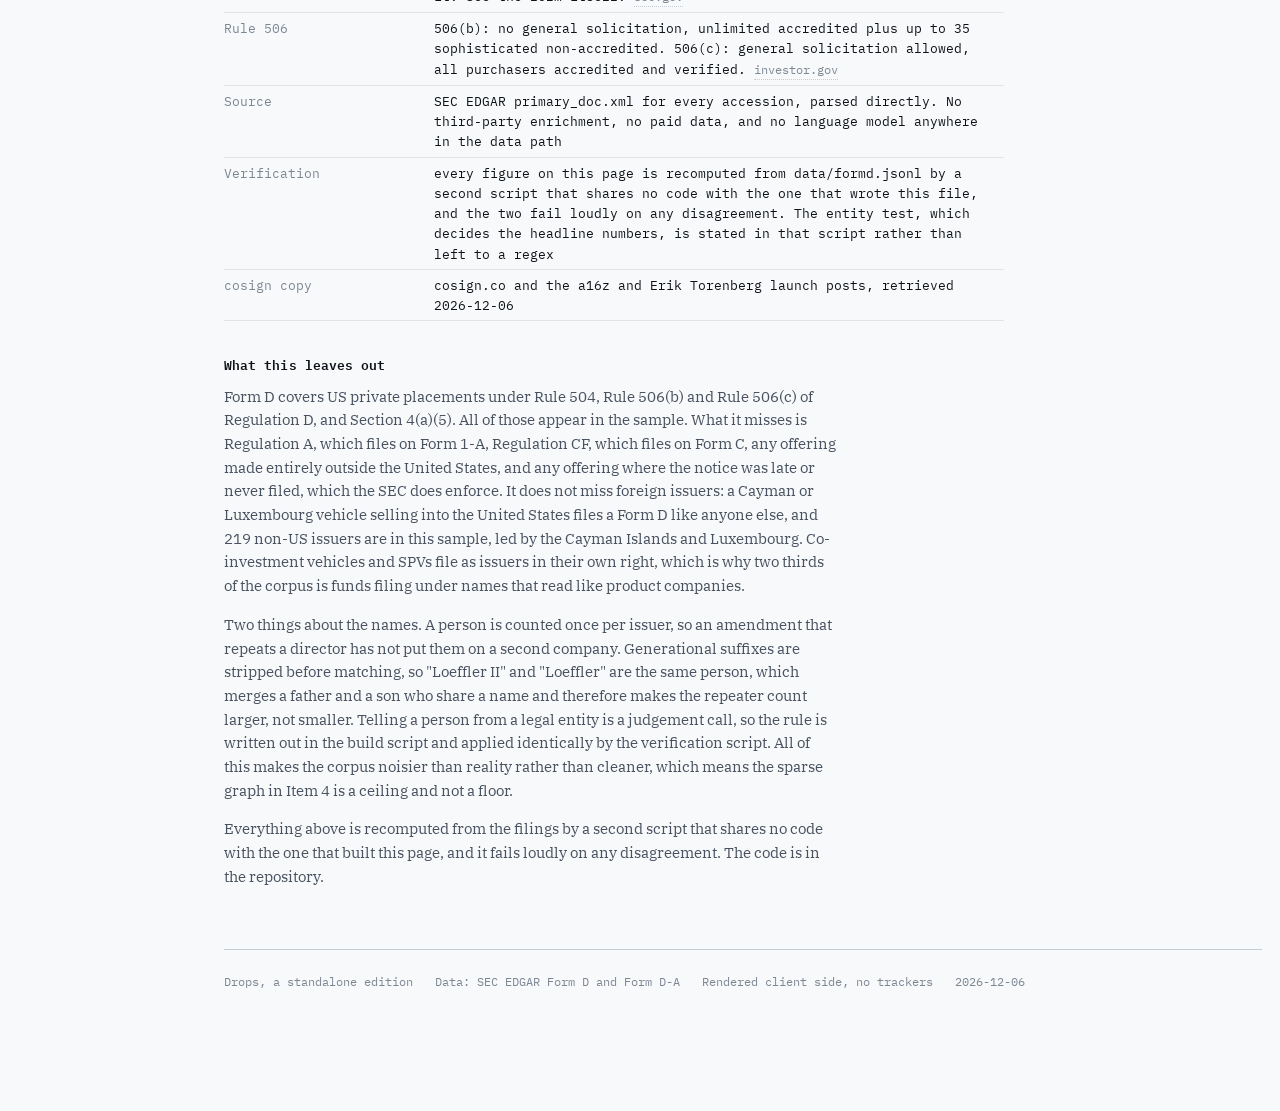
==== commit 7ed55de0: "Second audit against EDGAR itself, and a live slider Audit. The first verification pass recomputed t" ====
--- a/index.html
+++ b/index.html
@@ -142,7 +142,7 @@
     <section id="s3">
       <h2 class="with-no"><span class="item-no">Item 3</span><span>Two thirds of it is not startups</span></h2>
       <p id="dir-intro">Loading the crawl.</p>
-      <p>Form D is filed by anything selling securities under an exemption, which
+      <p>Form D is filed by anything selling securities under Regulation D, which
         includes a great many things that are not companies trying to raise a seed
         round. In this sample <span class="mono" id="fund-n"></span> of
         <span class="mono" id="iss-n"></span> filings are pooled investment funds
@@ -287,11 +287,11 @@
         investors who had already invested in the offering by the time the
         filing was made. Every operating company in the sample answers it. None
         of them leaves it blank. The shape is not the one you would guess. A
-        quarter report a single backer, a third report eleven or more, and the
-        largest single band is three to five. This is not a tail of small
-        friends-and-family cheques. It is mostly small institutional rounds with
-        a handful of buyers each, which is the part of the market nobody has ever
-        felt the need for a directory.</p>
+        quarter report one or two backers, 83 of them exactly one, a third report
+        eleven or more, and the largest single band is three to five. This is not
+        a tail of small friends-and-family cheques. It is mostly small
+        institutional rounds with a handful of buyers each, which is the part of
+        the market nobody has ever felt the need for a directory.</p>
       <p>So the number of people who believed in a startup is on the public
         record, and who they were is not. The form will tell you the shape of a
         cap table at the granularity of a count, and nothing else. Cosign is
@@ -392,11 +392,12 @@
               <button id="sim-shuffle">random seed</button>
             </div>
             <p class="legend" style="color:var(--panel-dim);margin-top:10px">
-              The solid line is the share of all accumulated reputation that
-              belongs to the people who were already visible when the network
-              opened. It starts at everything and settles wherever the mechanism
-              settles it. The dashed line is the same network with every
-              endorsement arriving through discovery, which is the control.
+              Both lines are the day-one cohort's reputation measured against its
+              share of the network, so 1x is parity and anything above it is a
+              head start the mechanism never gives back. The solid line is a run
+              with social proof in it. The dashed line is the same network with
+              every endorsement arriving through discovery instead, which is the
+              control, and it sits on parity.
             </p>
           </div>
         </div>
@@ -413,13 +414,18 @@
       <table class="kv" id="receipts"></table>
 
       <h3>What this leaves out</h3>
-      <p class="small">Form D covers US private placements under Rule 504 and
-        Rule 506 of Regulation D. It misses Rule 504 offerings, Regulation A,
-        Regulation CF, every non-US issuer, every company that raised entirely on
-        SAFEs or internal rounds, and any offering where the notice was late or
-        never filed, which the SEC does enforce. Co-investment vehicles and SPVs
-        file as issuers in their own right, which is why two thirds of the corpus
-        is funds filing under names that read like product companies.</p>
+      <p class="small">Form D covers US private placements under Rule 504,
+        Rule 506(b) and Rule 506(c) of Regulation D, and Section 4(a)(5). All of
+        those appear in the sample. What it misses is Regulation A, which files on
+        Form 1-A, Regulation CF, which files on Form C, any offering made entirely
+        outside the United States, and any offering where the notice was late or
+        never filed, which the SEC does enforce. It does not miss foreign issuers:
+        a Cayman or Luxembourg vehicle selling into the United States files a
+        Form D like anyone else, and <span class="mono" id="nonus"></span> non-US
+        issuers are in this sample, led by the Cayman Islands and Luxembourg.
+        Co-investment vehicles and SPVs file as issuers in their own right, which
+        is why two thirds of the corpus is funds filing under names that read like
+        product companies.</p>
       <p class="small">Two things about the names. A person is counted once per
         issuer, so an amendment that repeats a director has not put them on a
         second company. Generational suffixes are stripped before matching, so
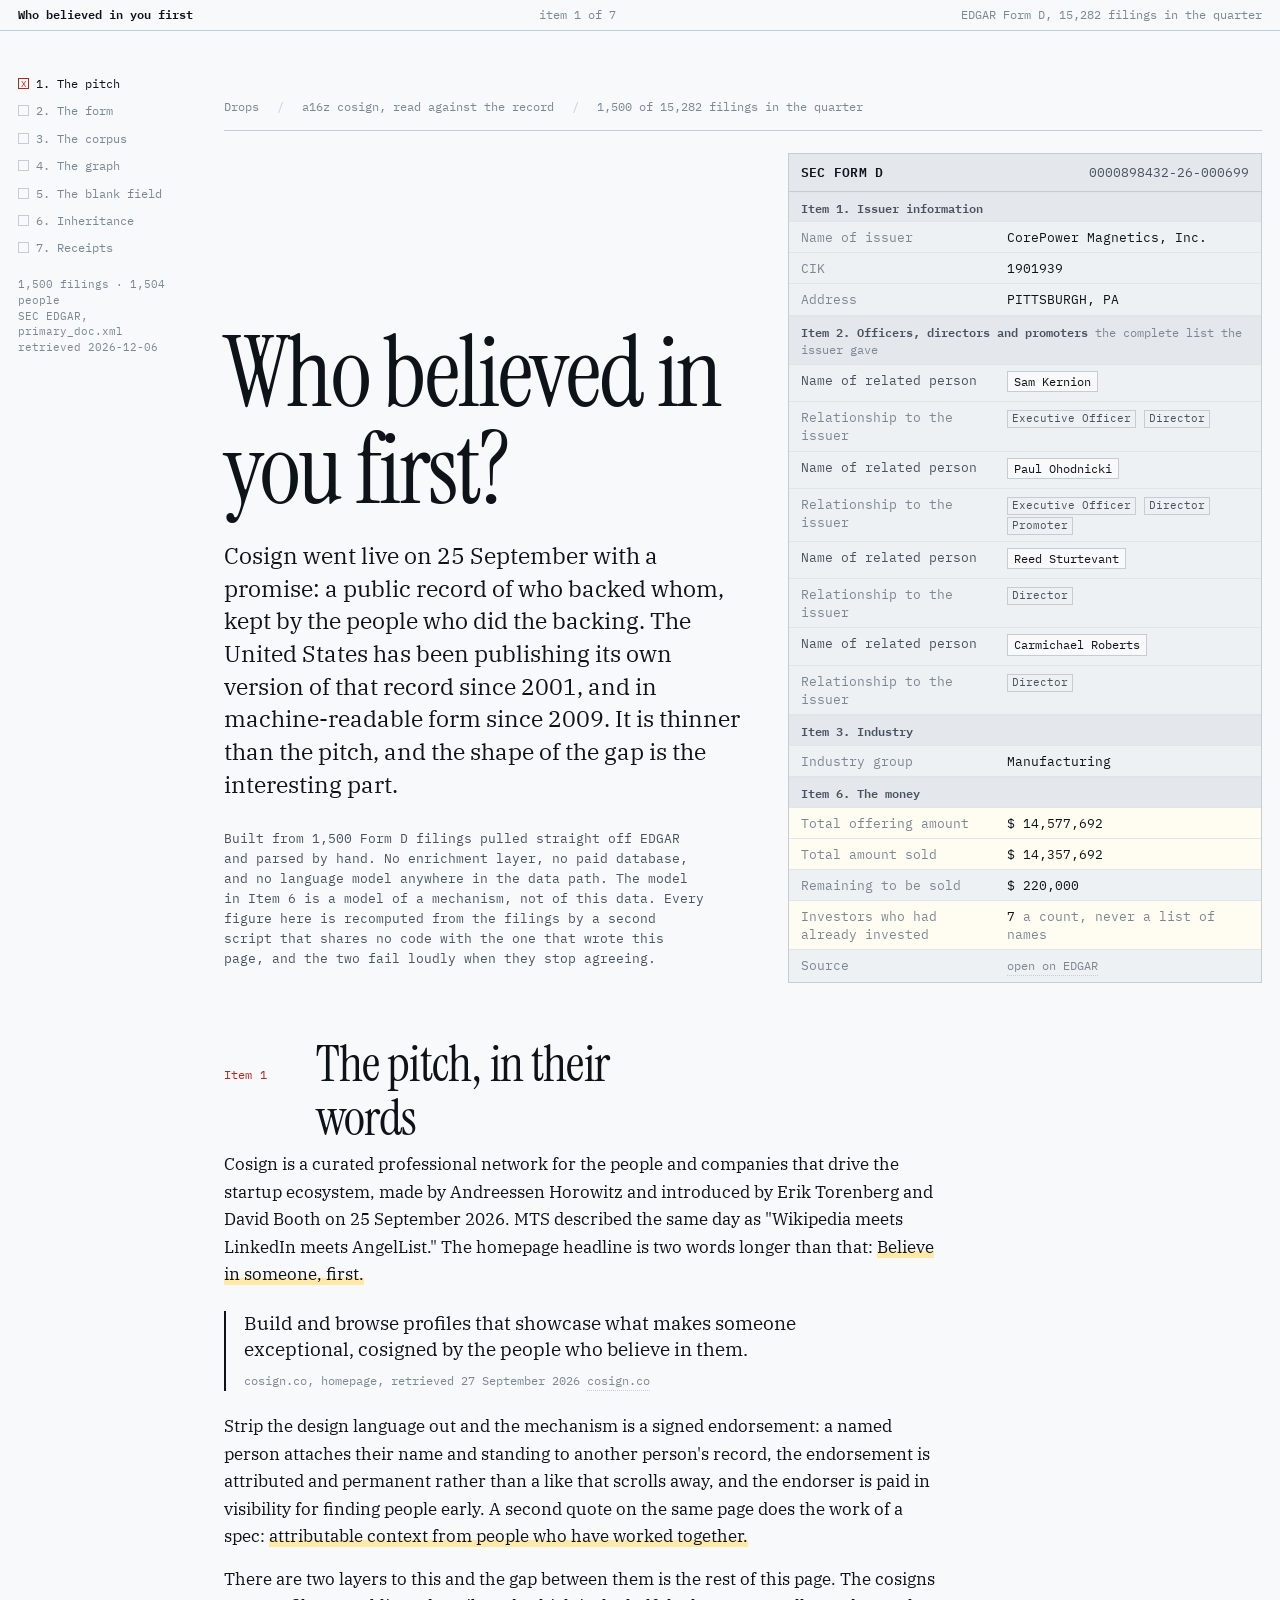
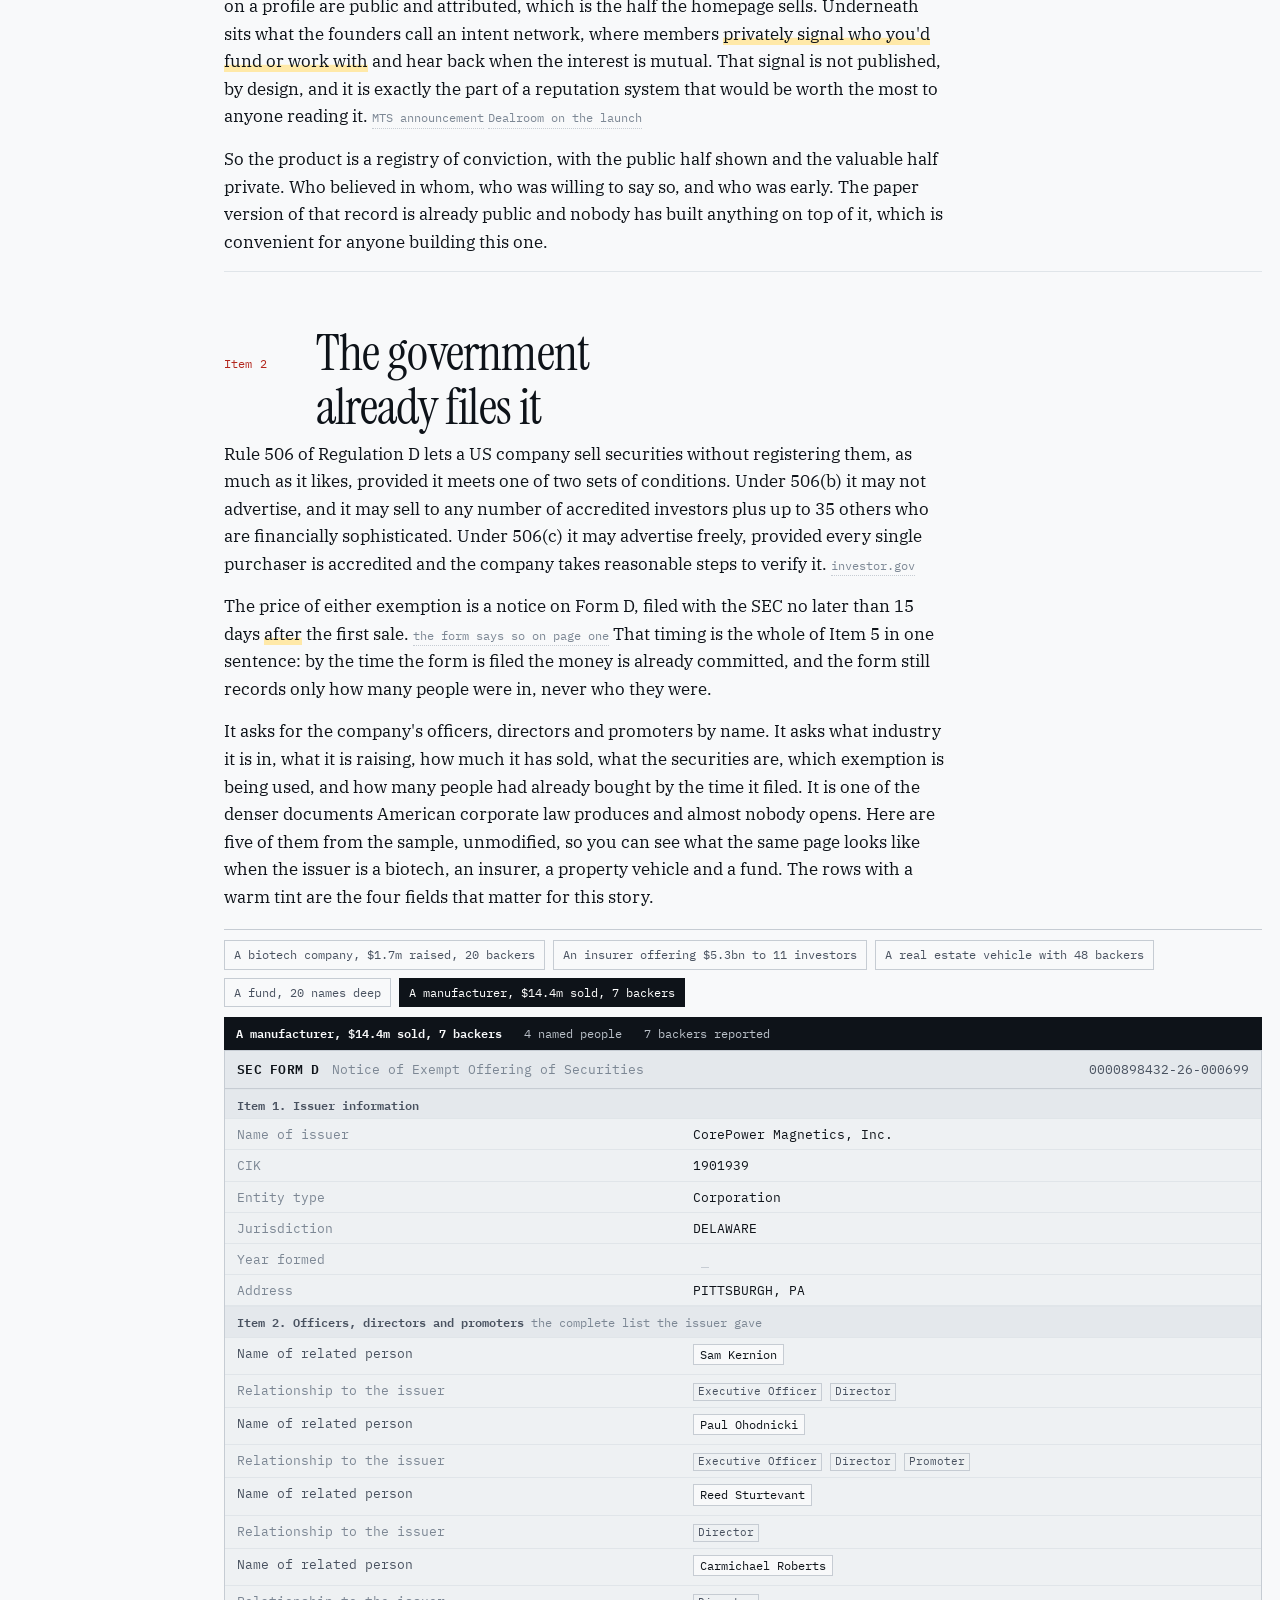
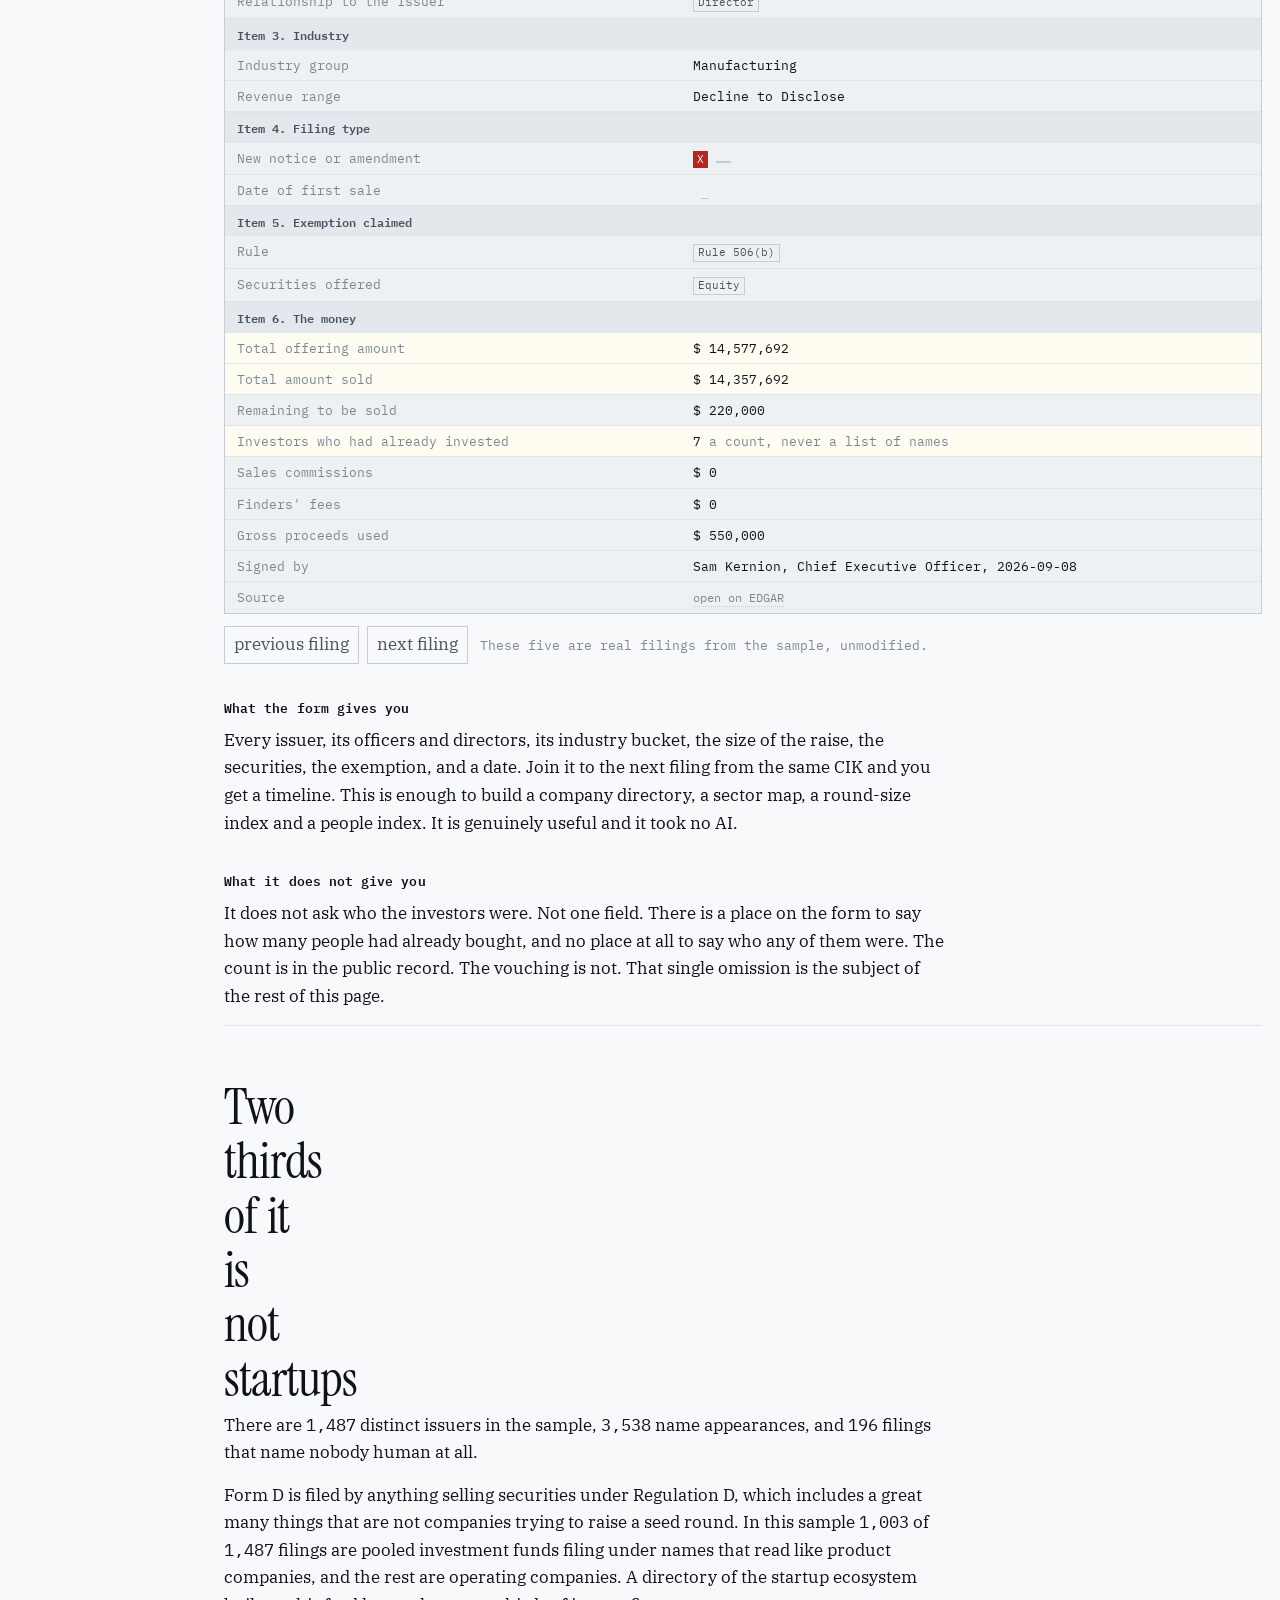
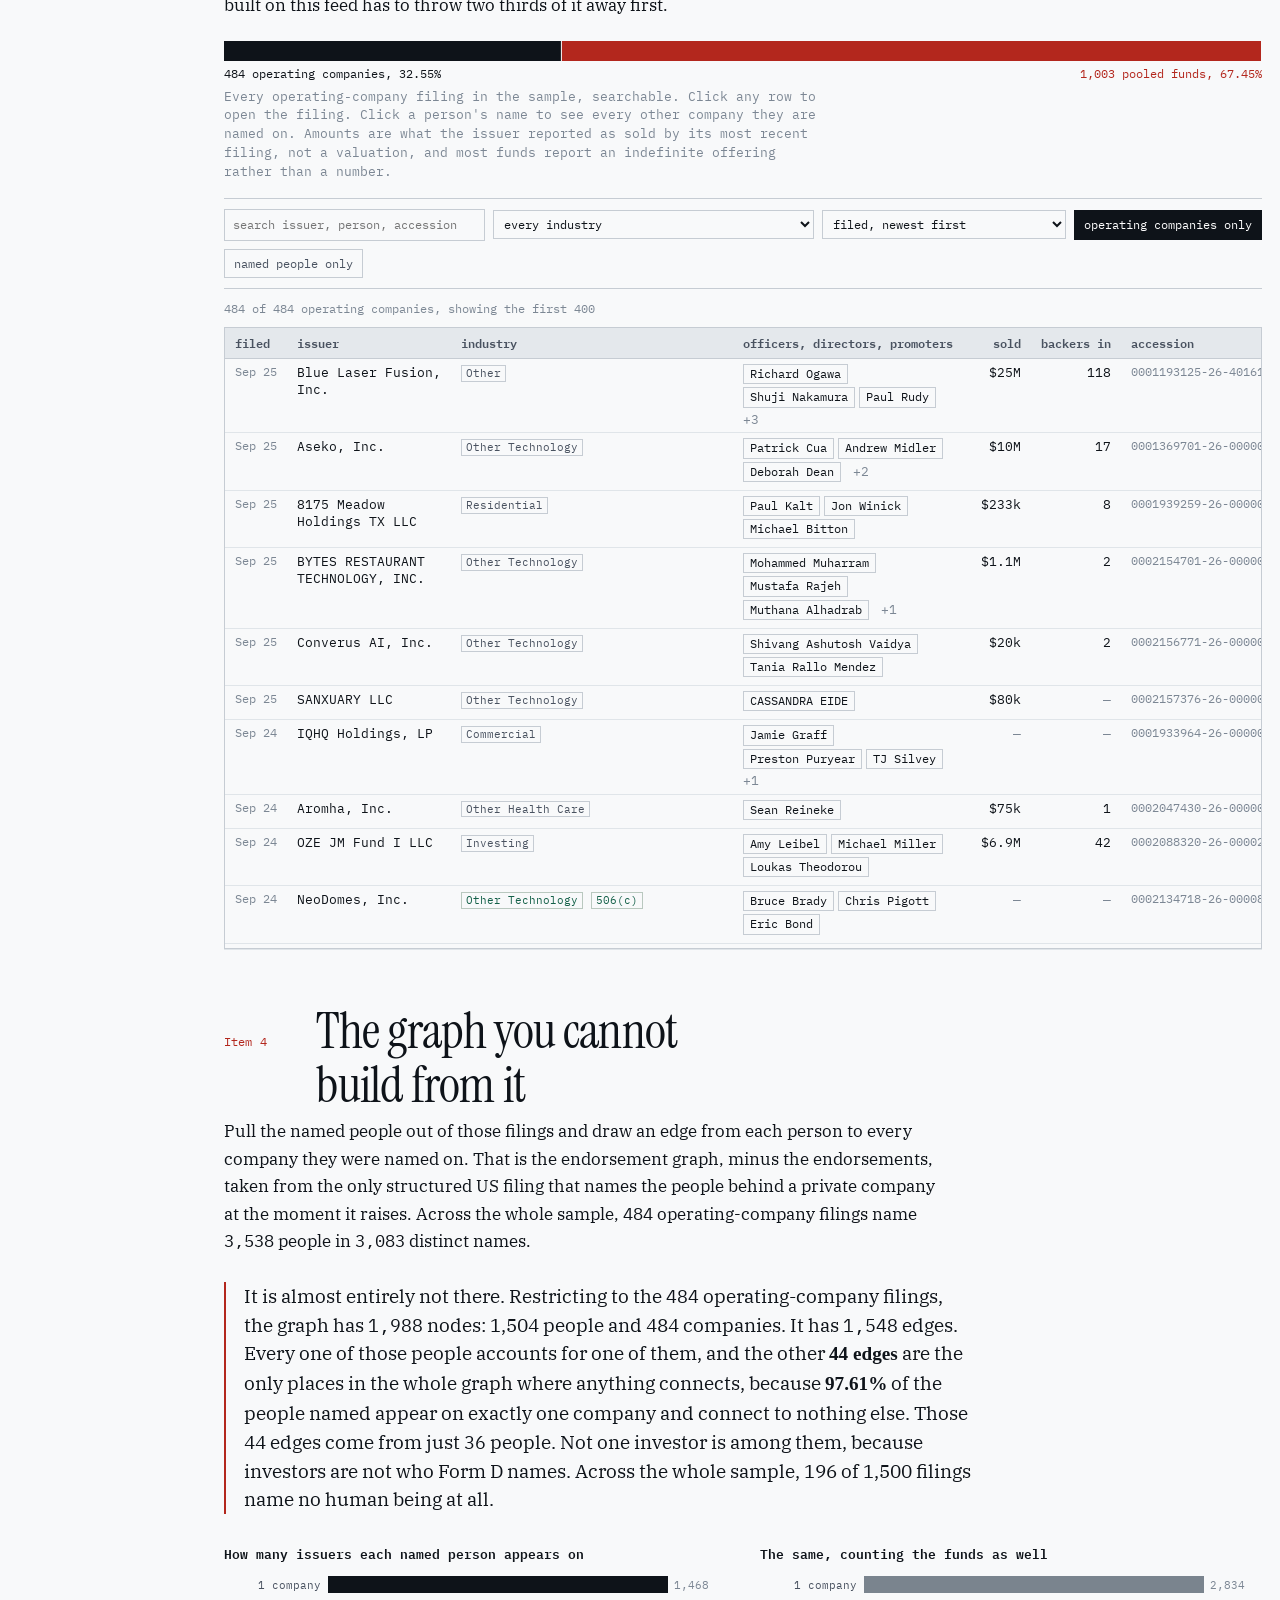
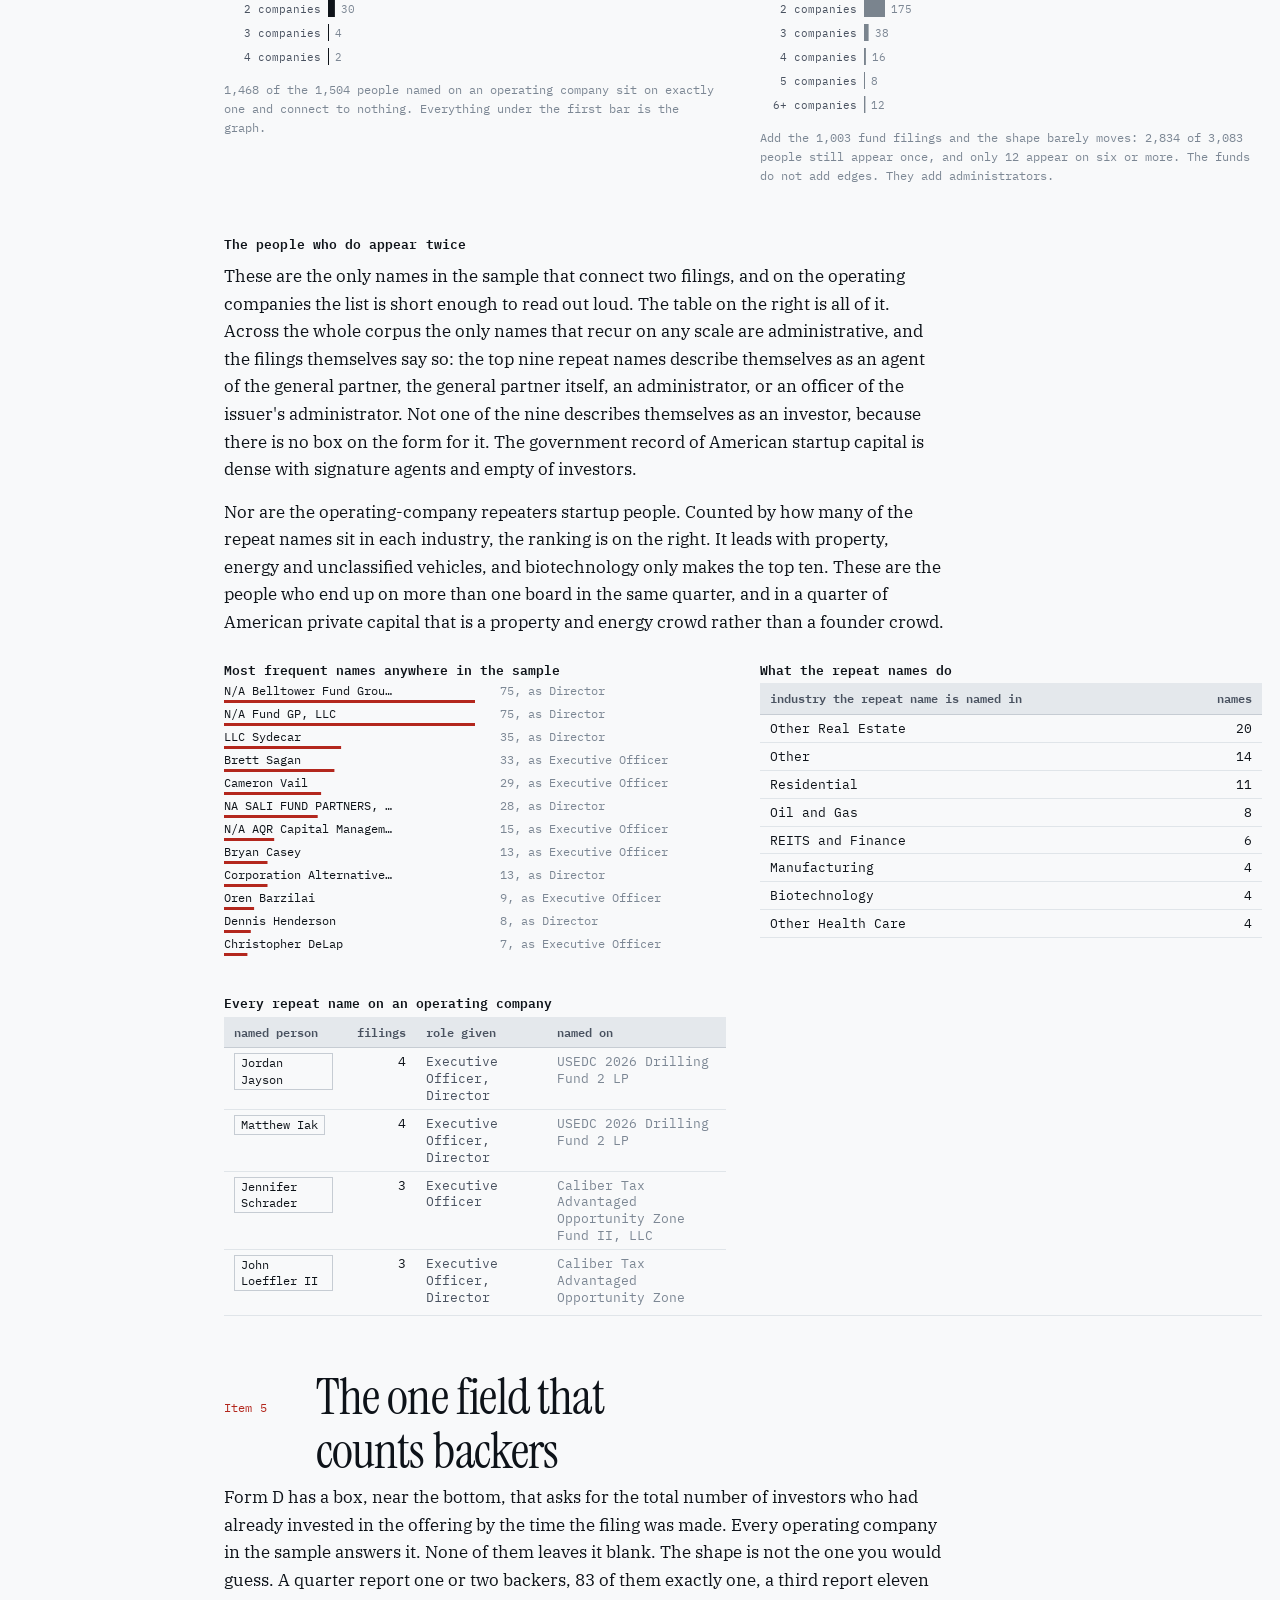
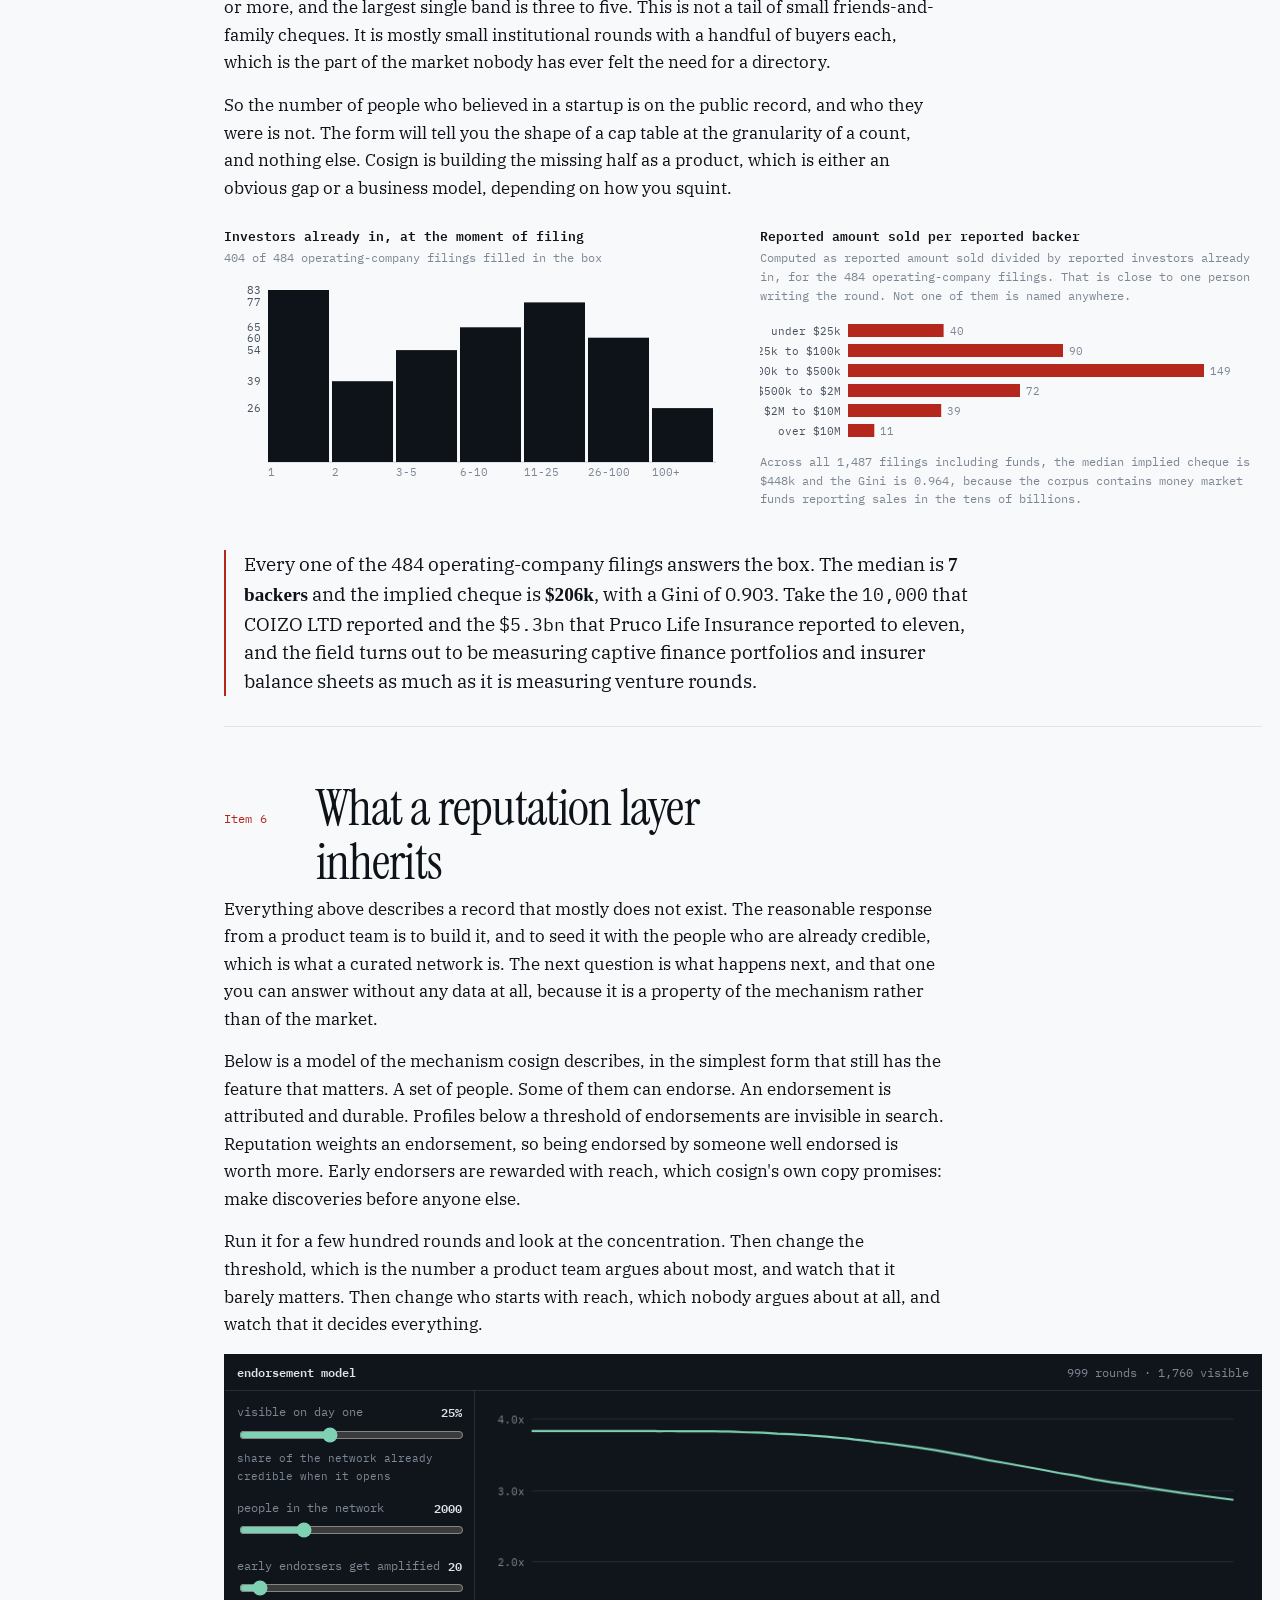
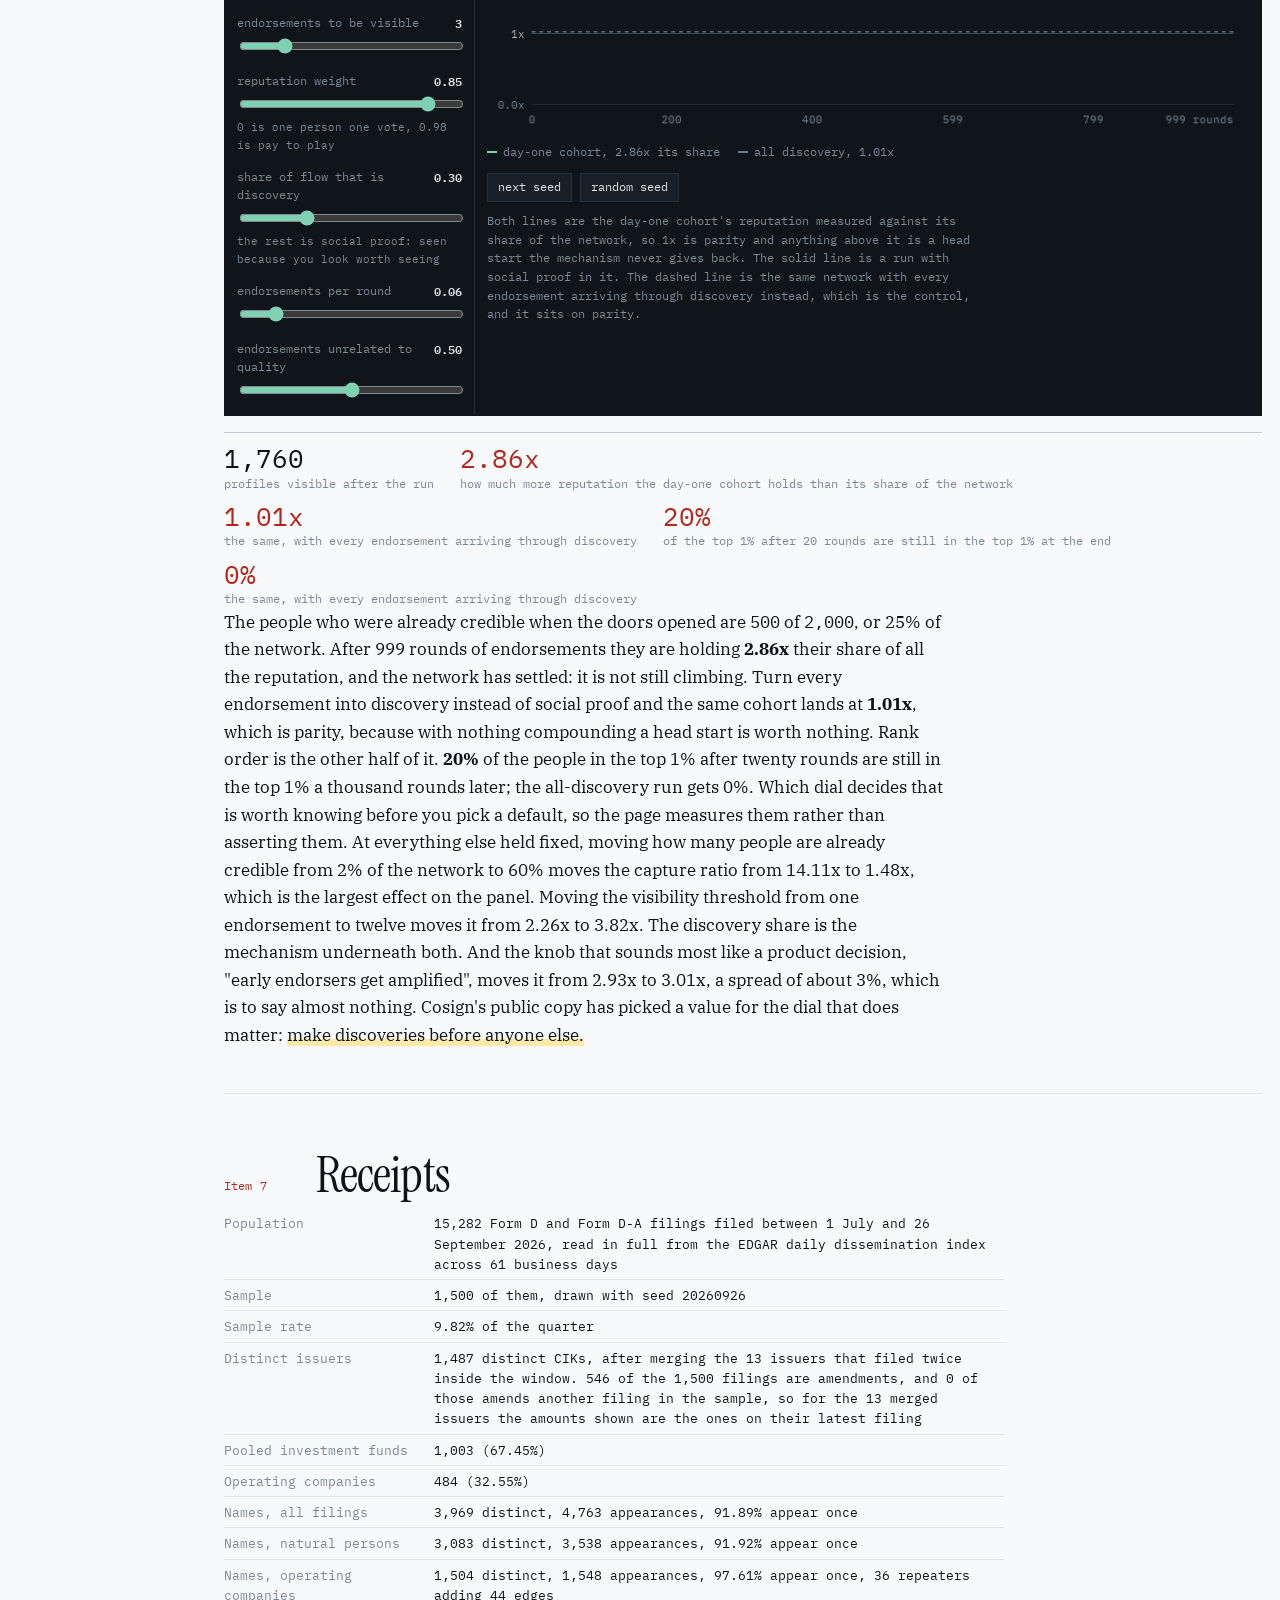
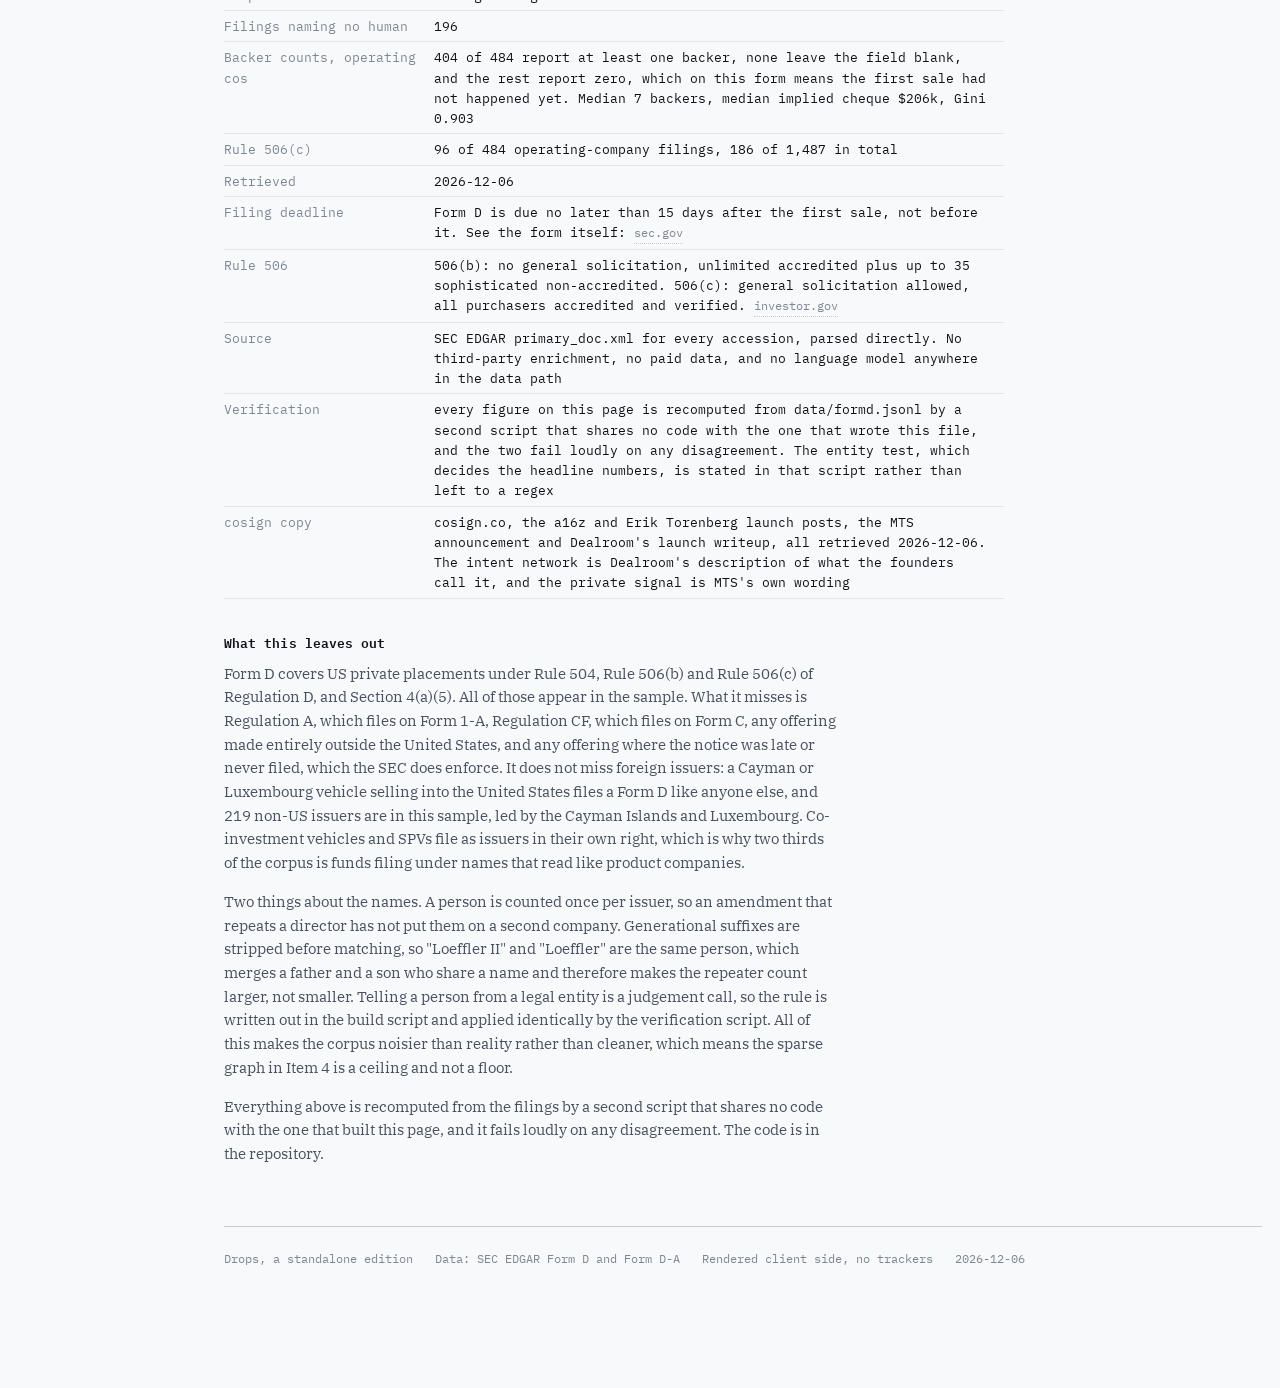
==== commit f3b3ccbd: "Make the dashed control line move with the slider, and a third audit The slider. The first fix was m" ====
--- a/index.html
+++ b/index.html
@@ -66,11 +66,12 @@
     <!-- ============================================================ item 1 -->
     <section id="s1">
       <h2 class="with-no"><span class="item-no">Item 1</span><span>The pitch, in their words</span></h2>
-      <p>Cosign is a curated professional network for people and companies in
-        the startup ecosystem, published by Andreessen Horowitz and introduced
-        by Erik Torenberg on 25 September 2026. MTS described the same day as
-        "Wikipedia meets LinkedIn meets AngelList." The homepage headline is two
-        words longer than that: <em class="term">Believe in someone, first.</em></p>
+      <p>Cosign is a curated professional network for the people and companies
+        that drive the startup ecosystem, made by Andreessen Horowitz and
+        introduced by Erik Torenberg and David Booth on 25 September 2026. MTS
+        described the same day as "Wikipedia meets LinkedIn meets AngelList." The
+        homepage headline is two words longer than that:
+        <em class="term">Believe in someone, first.</em></p>
 
       <blockquote>
         <p>Build and browse profiles that showcase what makes someone
@@ -87,10 +88,24 @@
         a spec: <em class="term">attributable context from people who have
         worked together.</em></p>
 
-      <p>So the product is a registry of conviction. Who believed in whom, who
-        said so in public, and who was early. That is a good idea and it is not
-        an original one, which is convenient, because the paper version of it is
-        public and nobody has built anything on top of it.</p>
+      <p>There are two layers to this and the gap between them is the rest of
+        this page. The cosigns on a profile are public and attributed, which is
+        the half the homepage sells. Underneath sits what the founders call an
+        intent network, where members
+        <em class="term">privately signal who you'd fund or work with</em> and
+        hear back when the interest is mutual. That signal is not published, by
+        design, and it is exactly the part of a reputation system that would be
+        worth the most to anyone reading it.
+        <a class="src" href="https://x.com/MTSlive/status/2103504351797092668"
+           target="_blank" rel="noopener">MTS announcement</a>
+        <a class="src" href="https://app.dealroom.co/news/note/a16z-launches-cosign-a-curated-professional-network-for-the-startup-community"
+           target="_blank" rel="noopener">Dealroom on the launch</a></p>
+
+      <p>So the product is a registry of conviction, with the public half shown
+        and the valuable half private. Who believed in whom, who was willing to
+        say so, and who was early. The paper version of that record is already
+        public and nobody has built anything on top of it, which is convenient
+        for anyone building this one.</p>
     </section>
 
     <!-- ============================================================ item 2 -->
@@ -405,7 +420,8 @@
 
       <div class="readout mono" id="sim-readout"></div>
 
-      <p id="sim-verdict"></p>
+      <p id="sim-verdict" class="pending"></p>
+      <p class="legend mono" id="sim-prose-status" style="color:var(--ink-3)"></p>
     </section>
 
     <!-- ============================================================ item 7 -->
--- a/style.css
+++ b/style.css
@@ -513,6 +513,9 @@
 .chart .sub { font-family: var(--mono); font-size: 11.5px; color: var(--ink-3); margin: 0 0 10px; }
 .bars { display: block; max-width: 100%; height: auto; }
 .legend { font-family: var(--mono); font-size: 11.5px; color: var(--ink-3); margin-top: 6px; }
+
+#sim-verdict.pending { opacity: 0.5; }
+#sim-prose-status { font-size: 11.5px; margin: 0 0 15px; min-height: 1.2em; }
 
 .finding {
   font-size: clamp(1.06rem, 1.5vw, 1.22rem);
@@ -710,7 +713,10 @@
   section { padding-top: 40px; }
   .sim { grid-template-columns: 1fr; }
   .charts { grid-template-columns: 1fr; }
-  .finding {
+  #sim-verdict.pending { opacity: 0.5; }
+#sim-prose-status { font-size: 11.5px; margin: 0 0 15px; min-height: 1.2em; }
+
+.finding {
   font-size: clamp(1.06rem, 1.5vw, 1.22rem);
   line-height: 1.5;
   color: var(--ink);
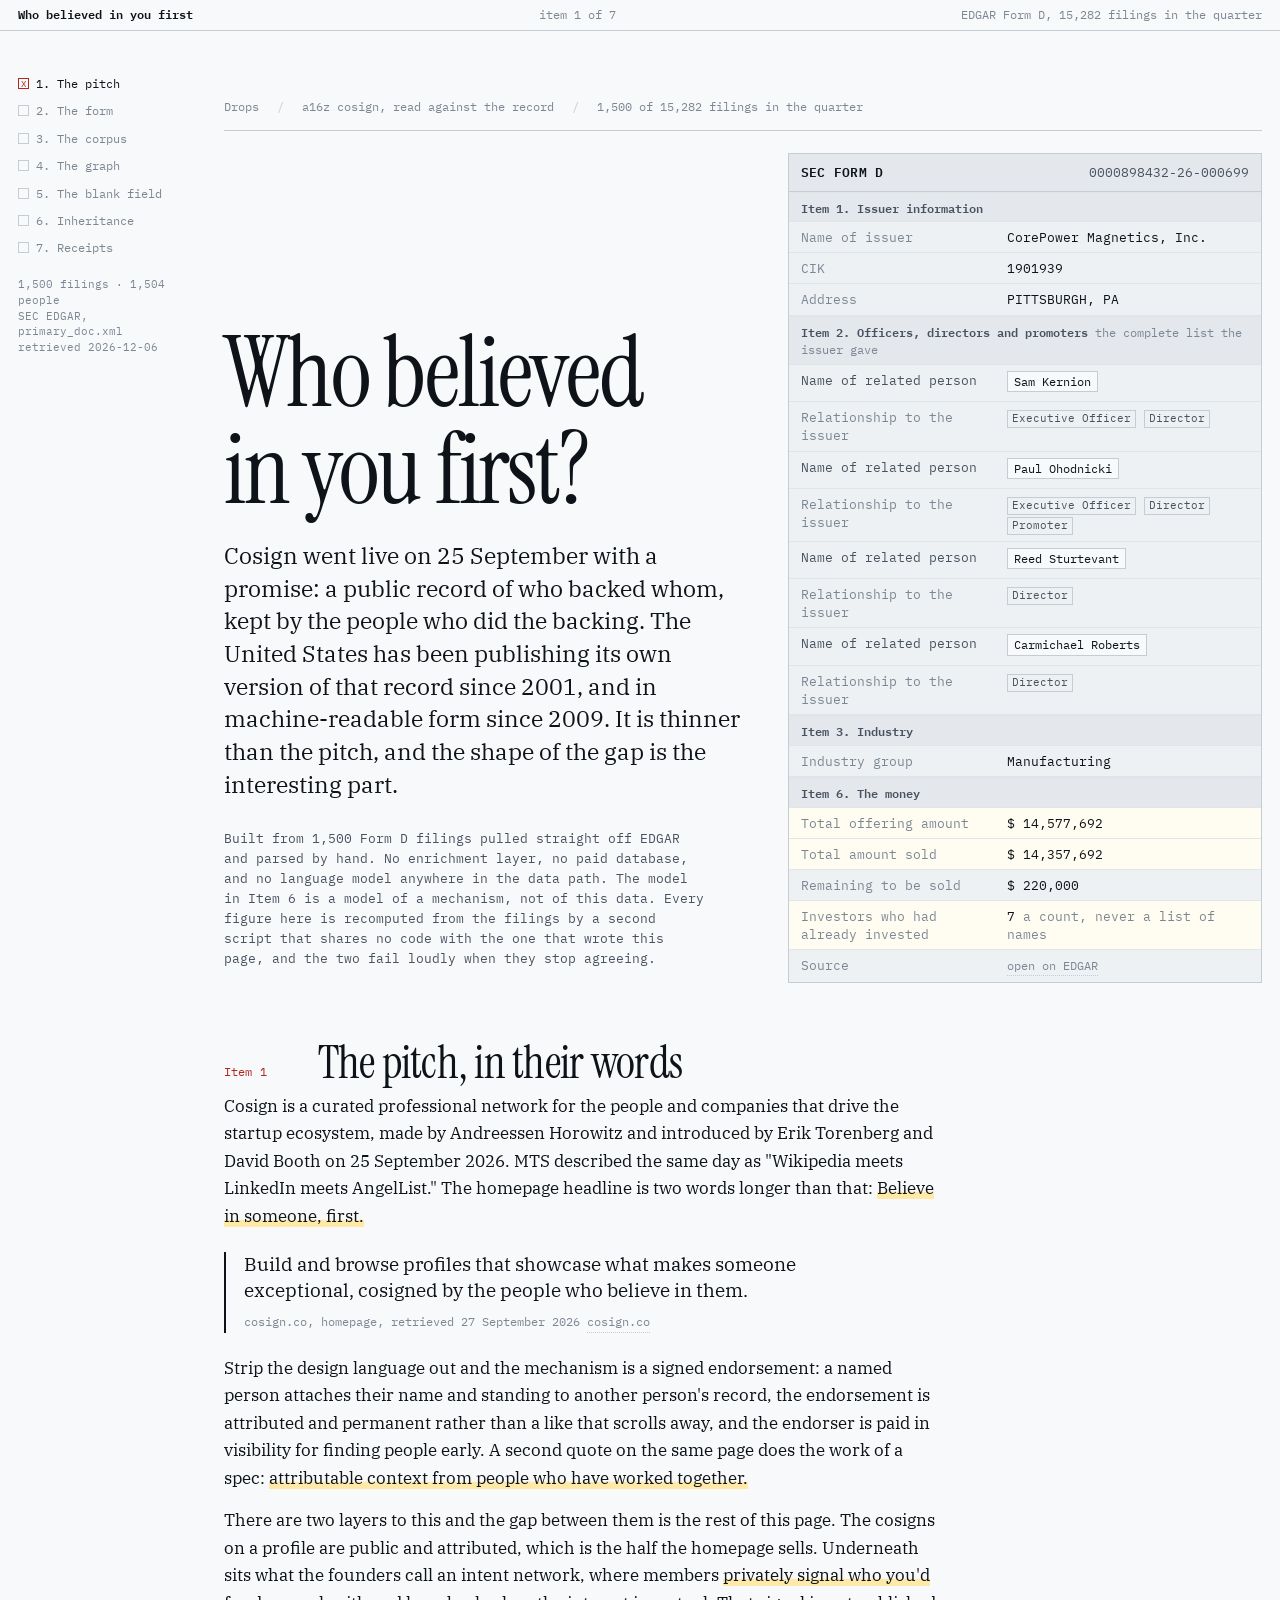
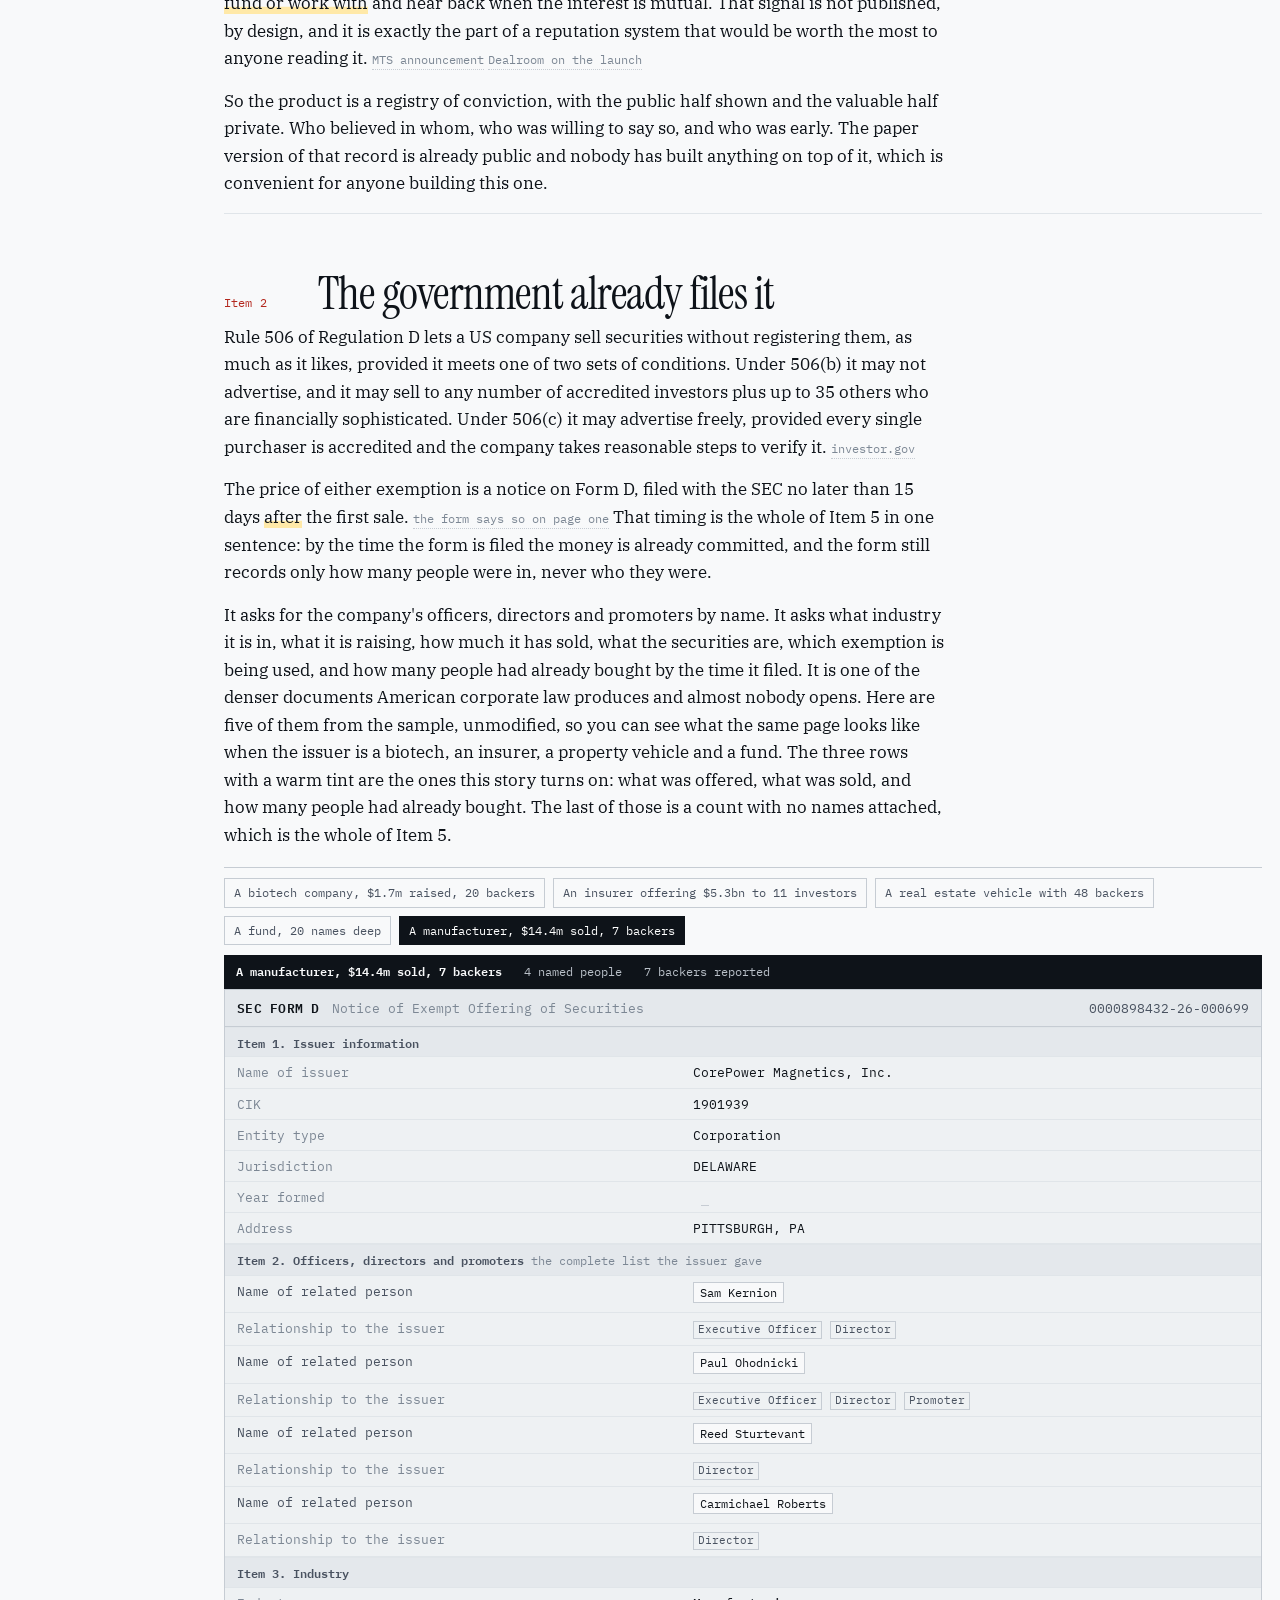
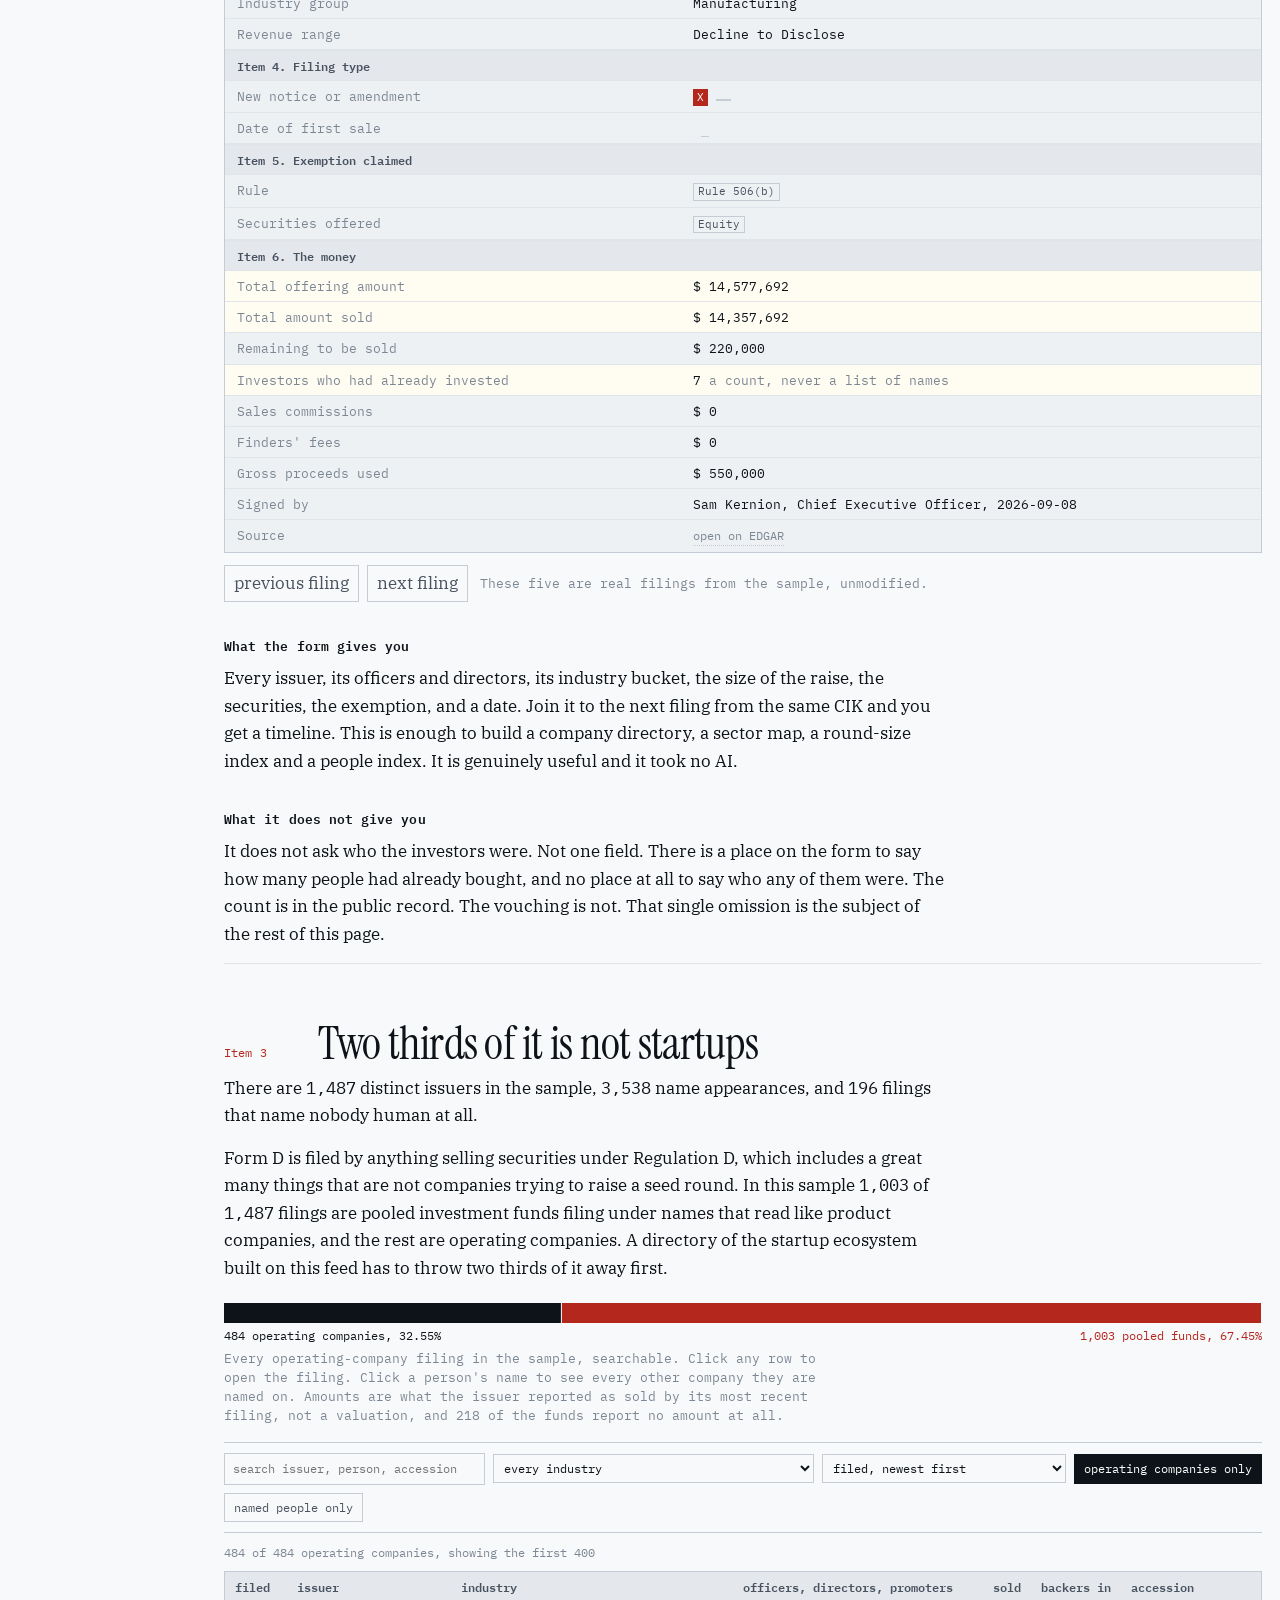
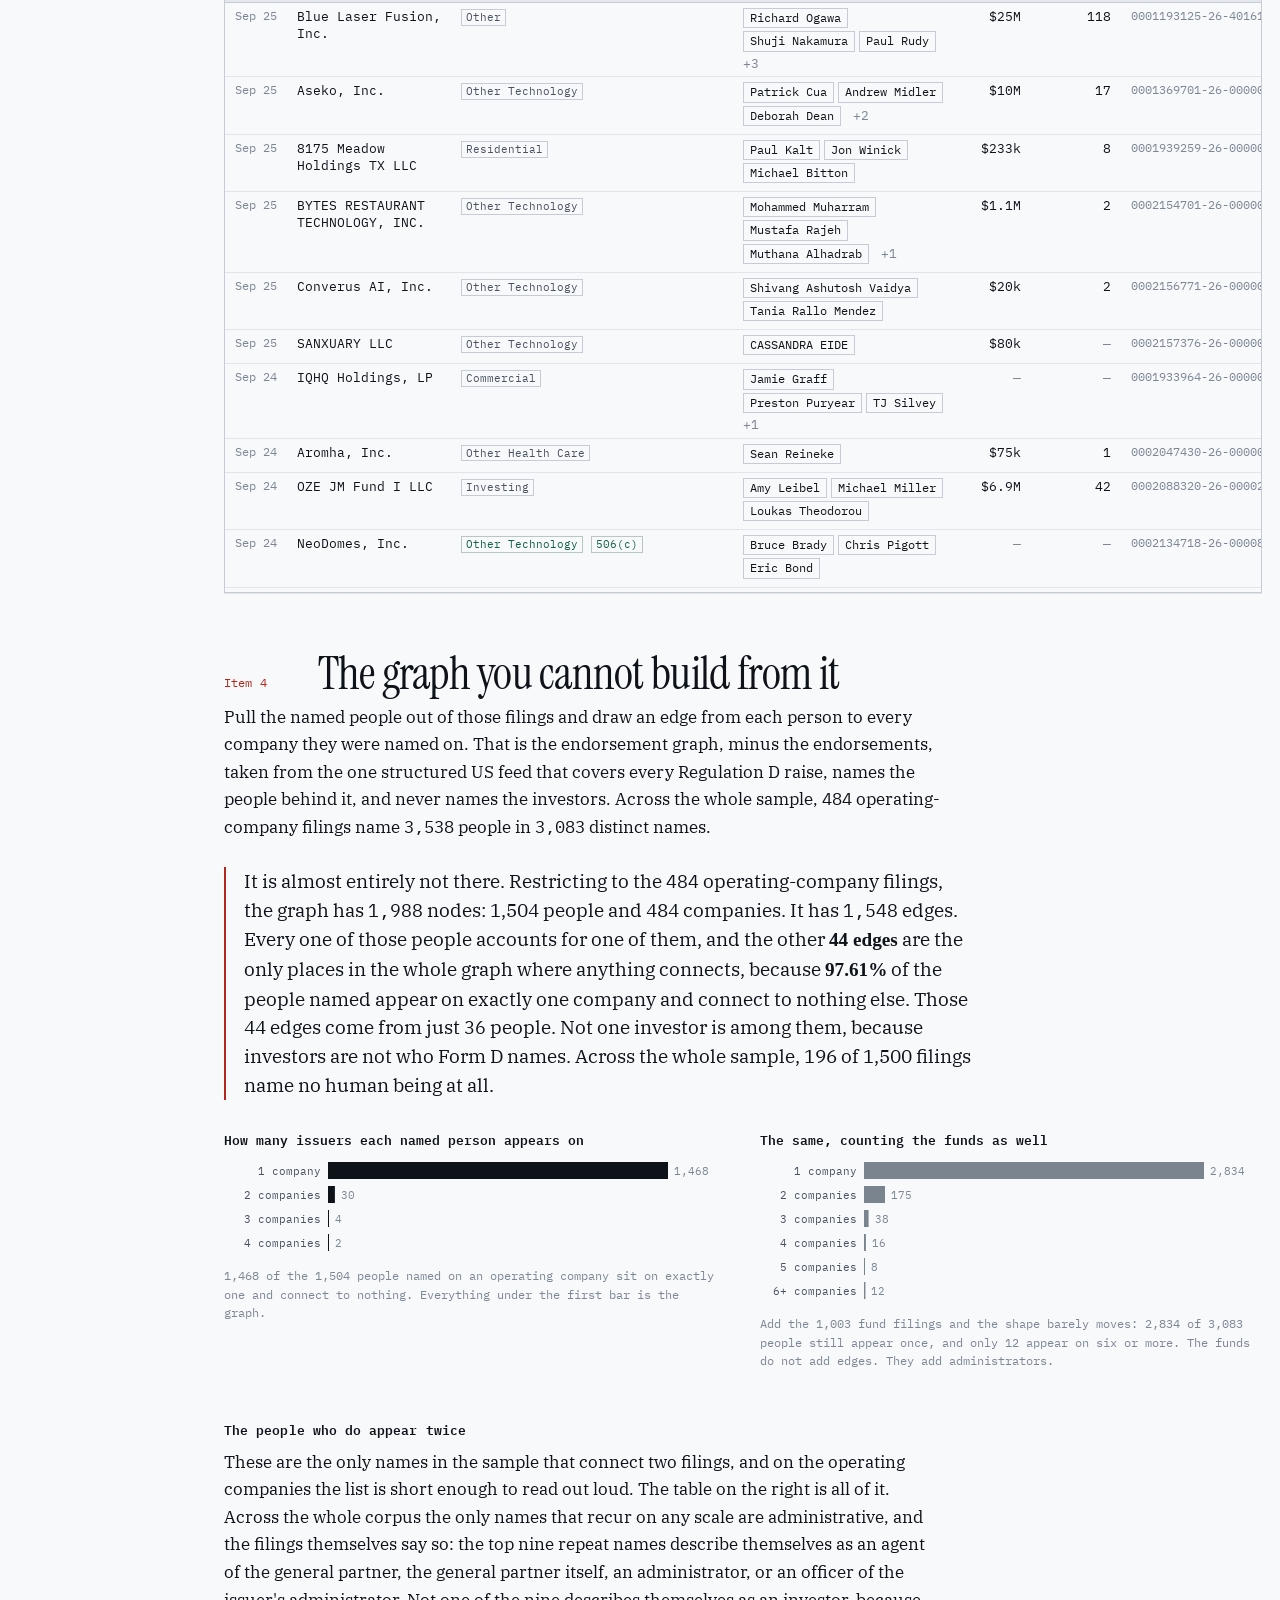
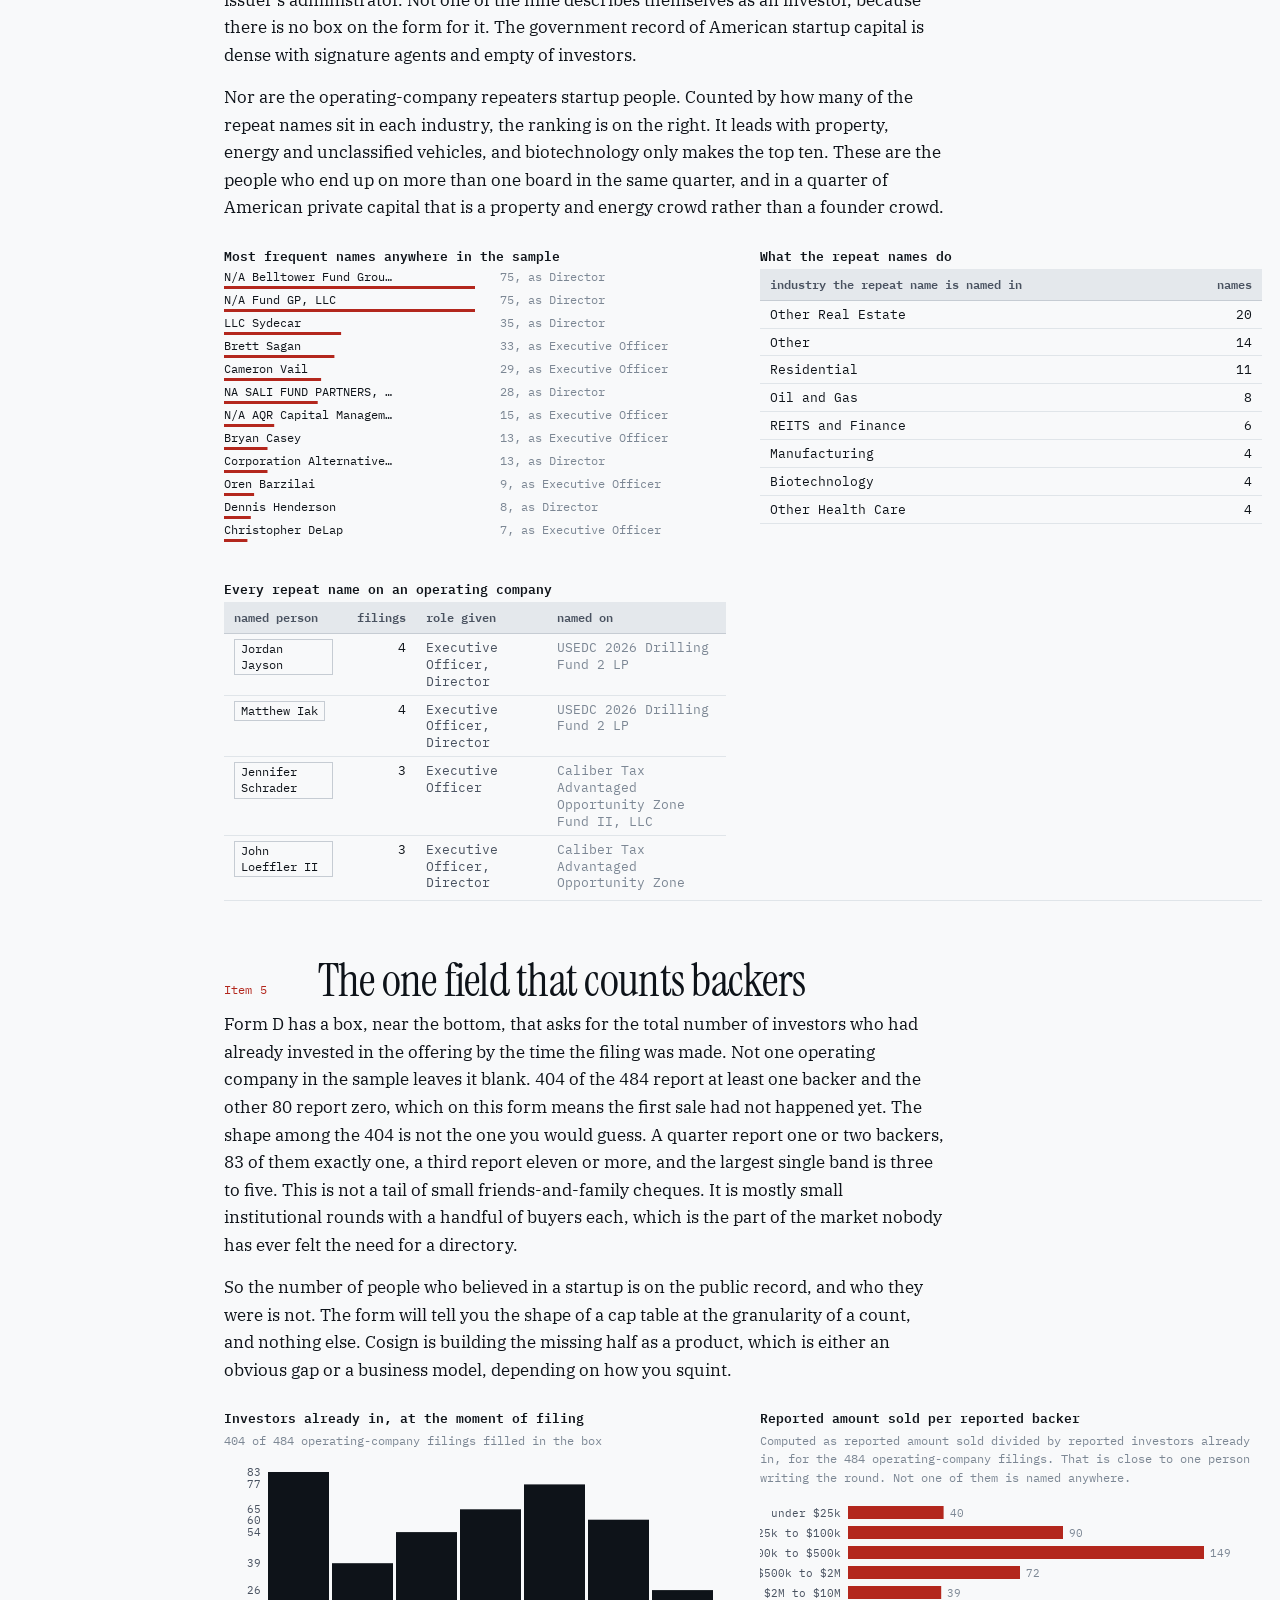
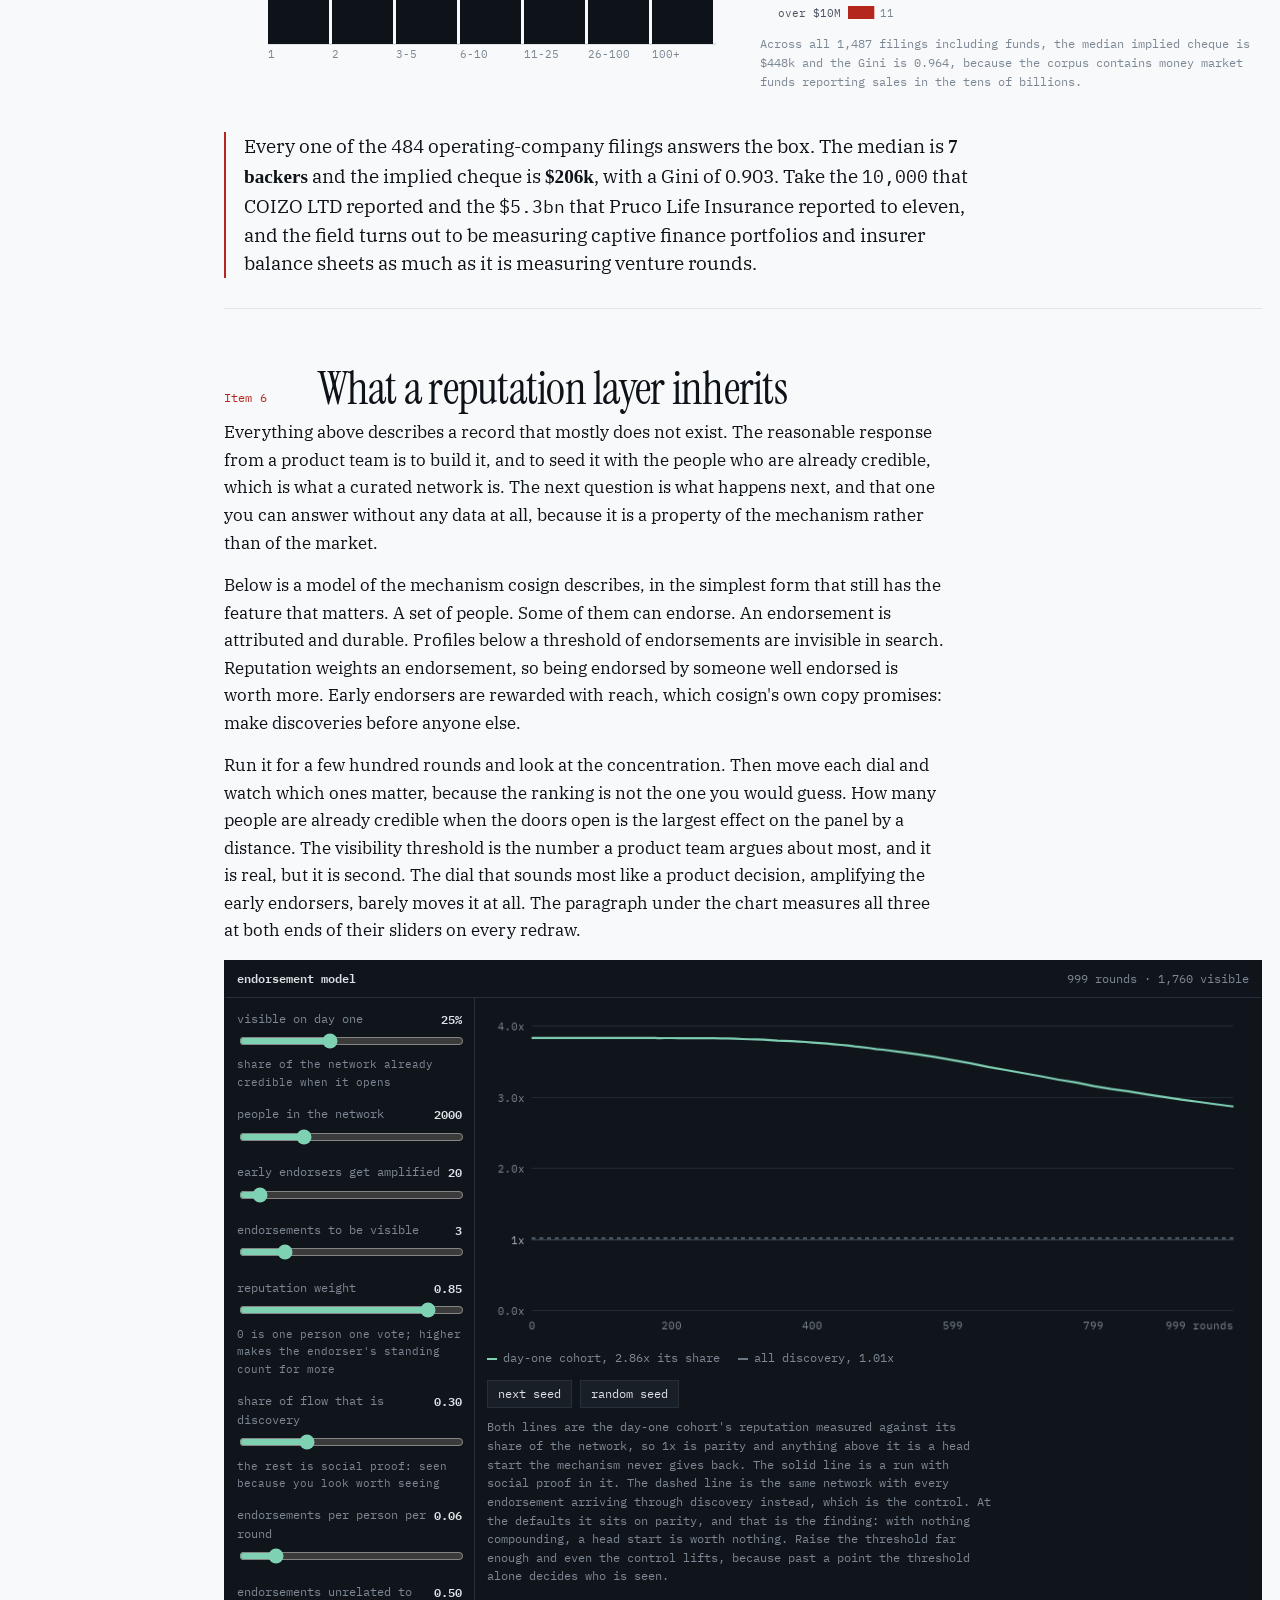
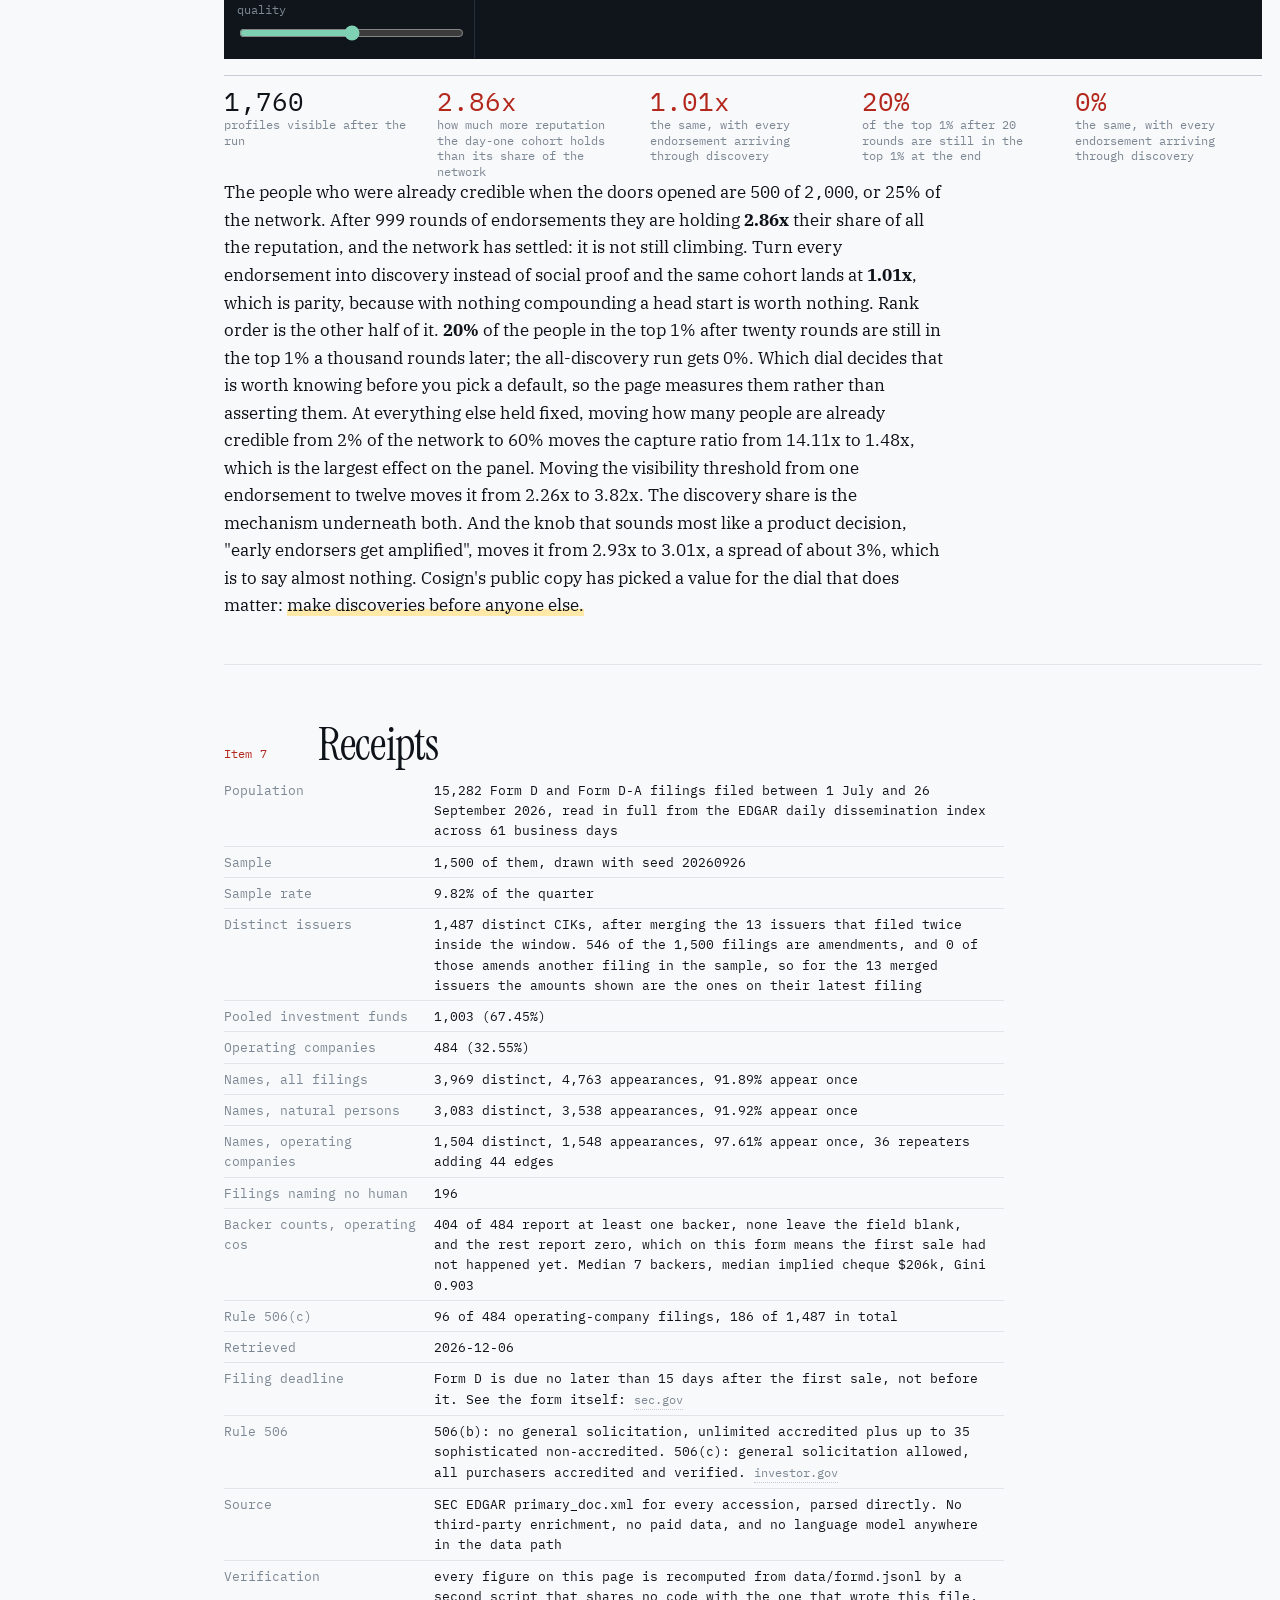
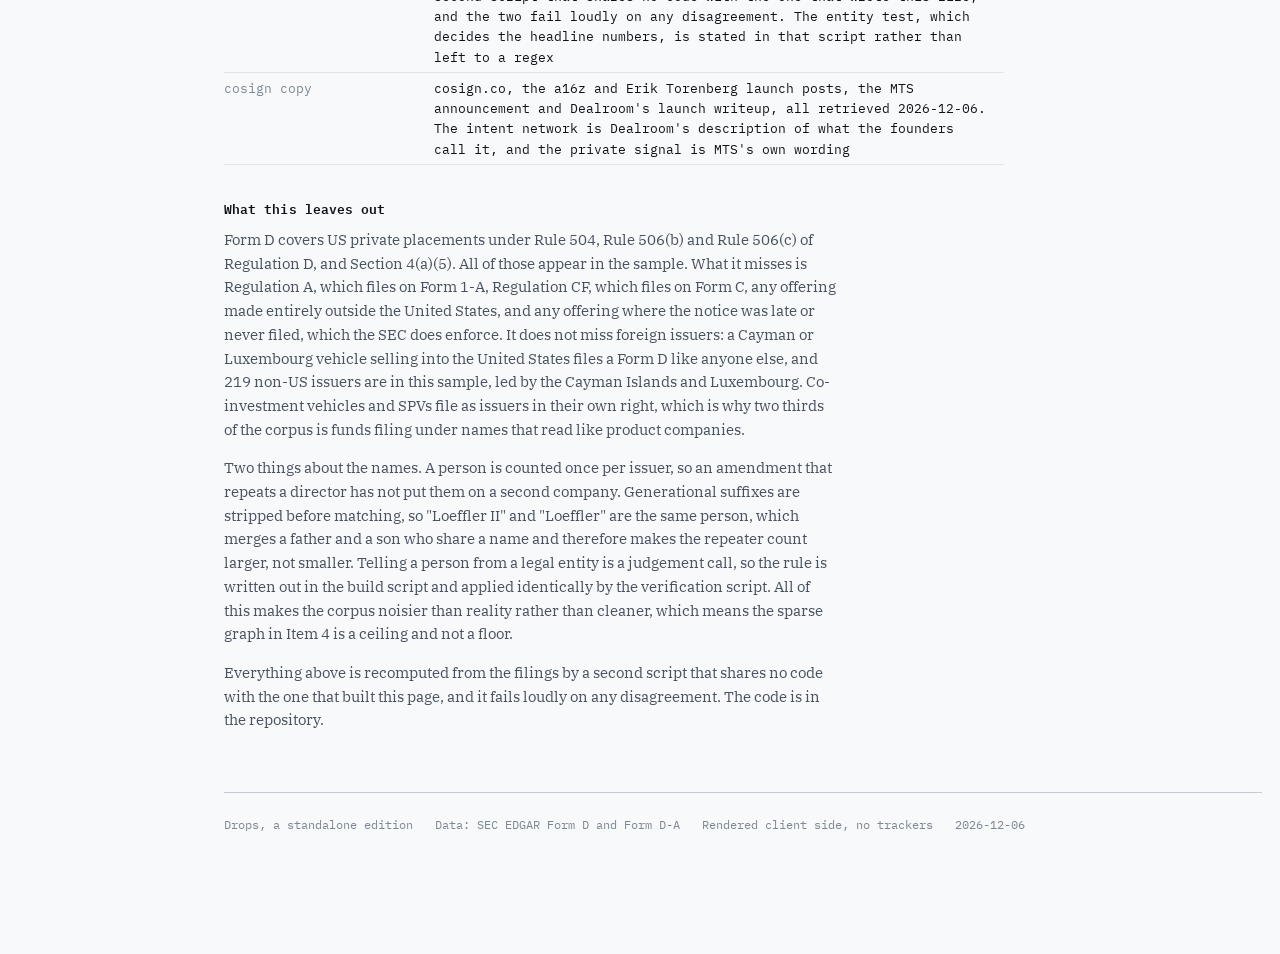
==== commit ebf39327: "Fix the titles, and a fourth audit Titles. Item 3 rendered 'Two thirds of it is not startups' as six" ====
--- a/index.html
+++ b/index.html
@@ -133,8 +133,10 @@
         documents American corporate law produces and almost nobody opens. Here
         are five of them from the sample, unmodified, so you can see what the
         same page looks like when the issuer is a biotech, an insurer, a
-        property vehicle and a fund. The rows with a warm tint are the four
-        fields that matter for this story.</p>
+        property vehicle and a fund. The three rows with a warm tint are the ones
+        this story turns on: what was offered, what was sold, and how many people
+        had already bought. The last of those is a count with no names attached,
+        which is the whole of Item 5.</p>
 
       <div id="anatomy"></div>
 
@@ -171,8 +173,8 @@
       <p class="note">Every operating-company filing in the sample, searchable.
         Click any row to open the filing. Click a person's name to see every other
         company they are named on. Amounts are what the issuer reported as sold by
-        its most recent filing, not a valuation, and most funds report an
-        indefinite offering rather than a number.</p>
+        its most recent filing, not a valuation, and <span class="mono"
+        id="noamount"></span> of the funds report no amount at all.</p>
 
       <div class="ctl mono">
         <input type="search" id="q" placeholder="search issuer, person, accession" aria-label="Search the directory">
@@ -217,9 +219,9 @@
       <h2 class="with-no"><span class="item-no">Item 4</span><span>The graph you cannot build from it</span></h2>
       <p id="graphtext">Pull the named people out of those filings and draw an
         edge from each person to every company they were named on. That is the
-        endorsement graph, minus the endorsements, taken from the only
-        machine-readable US record of who stood behind a private company when it
-        raised.</p>
+        endorsement graph, minus the endorsements, taken from the one structured
+        US feed that covers every Regulation D raise, names the people behind it,
+        and never names the investors.</p>
       <p id="graphverdict" class="finding"></p>
 
       <div class="charts">
@@ -300,10 +302,12 @@
       <h2 class="with-no"><span class="item-no">Item 5</span><span>The one field that counts backers</span></h2>
       <p>Form D has a box, near the bottom, that asks for the total number of
         investors who had already invested in the offering by the time the
-        filing was made. Every operating company in the sample answers it. None
-        of them leaves it blank. The shape is not the one you would guess. A
-        quarter report one or two backers, 83 of them exactly one, a third report
-        eleven or more, and the largest single band is three to five. This is not
+        filing was made. Not one operating company in the sample leaves it blank.
+        404 of the 484 report at least one backer and the other 80 report zero,
+        which on this form means the first sale had not happened yet. The shape
+        among the 404 is not the one you would guess. A quarter report one or two
+        backers, 83 of them exactly one, a third report eleven or more, and the
+        largest single band is three to five. This is not
         a tail of small friends-and-family cheques. It is mostly small
         institutional rounds with a handful of buyers each, which is the part of
         the market nobody has ever felt the need for a directory.</p>
@@ -348,11 +352,14 @@
         weights an endorsement, so being endorsed by someone well endorsed is
         worth more. Early endorsers are rewarded with reach, which cosign's own
         copy promises: make discoveries before anyone else.</p>
-      <p>Run it for a few hundred rounds and look at the concentration. Then
-        change the threshold, which is the number a product team argues about
-        most, and watch that it barely matters. Then change who starts with
-        reach, which nobody argues about at all, and watch that it decides
-        everything.</p>
+      <p>Run it for a few hundred rounds and look at the concentration. Then move
+        each dial and watch which ones matter, because the ranking is not the one
+        you would guess. How many people are already credible when the doors open
+        is the largest effect on the panel by a distance. The visibility threshold
+        is the number a product team argues about most, and it is real, but it is
+        second. The dial that sounds most like a product decision, amplifying the
+        early endorsers, barely moves it at all. The paragraph under the chart
+        measures all three at both ends of their sliders on every redraw.</p>
 
       <div class="panel" id="sim-panel">
         <div class="panel-head">
@@ -382,7 +389,7 @@
             <div class="knob">
               <label for="k-w">reputation weight <b id="v-w">0.85</b></label>
               <input type="range" id="k-w" min="0" max="0.98" step="0.01" value="0.85">
-              <div class="hint">0 is one person one vote, 0.98 is pay to play</div>
+              <div class="hint">0 is one person one vote; higher makes the endorser's standing count for more</div>
             </div>
             <div class="knob">
               <label for="k-rr">share of flow that is discovery <b id="v-rr">0.30</b></label>
@@ -390,7 +397,7 @@
               <div class="hint">the rest is social proof: seen because you look worth seeing</div>
             </div>
             <div class="knob">
-              <label for="k-eff">endorsements per round <b id="v-eff">0.06</b></label>
+              <label for="k-eff">endorsements per person per round <b id="v-eff">0.06</b></label>
               <input type="range" id="k-eff" min="0.005" max="0.4" step="0.005" value="0.06">
             </div>
             <div class="knob">
@@ -412,7 +419,10 @@
               head start the mechanism never gives back. The solid line is a run
               with social proof in it. The dashed line is the same network with
               every endorsement arriving through discovery instead, which is the
-              control, and it sits on parity.
+              control. At the defaults it sits on parity, and that is the finding:
+              with nothing compounding, a head start is worth nothing. Raise the
+              threshold far enough and even the control lifts, because past a
+              point the threshold alone decides who is seen.
             </p>
           </div>
         </div>
--- a/style.css
+++ b/style.css
@@ -135,12 +135,14 @@
 
 h1, h2, h3 { margin: 0; font-weight: 400; }
 
-h2.with-no {
+h2.with-no:has(> .item-no) {
   display: grid;
   grid-template-columns: 4.6rem minmax(0, 1fr);
-  gap: 0 18px;
+  gap: 0 20px;
   align-items: baseline;
-}
+  max-width: none;
+}
+h2.with-no > span:last-child { max-width: 26ch; }
 h2.with-no > .item-no {
   font-family: var(--mono);
   font-size: 12px;
@@ -151,8 +153,9 @@
   transform: translateY(-0.15em);
 }
 @media (max-width: 620px) {
-  h2.with-no { grid-template-columns: 1fr; gap: 6px; }
+  h2.with-no:has(> .item-no) { grid-template-columns: 1fr; gap: 6px; }
   h2.with-no > .item-no { transform: none; }
+  h2.with-no > span:last-child { max-width: none; }
 }
 
 h1 {
@@ -161,15 +164,17 @@
   line-height: 0.98;
   letter-spacing: -0.022em;
   max-width: 15ch;
+  text-wrap: balance;
 }
 
 h2 {
   font-family: var(--display);
-  font-size: clamp(2rem, 4.6vw, 3.2rem);
-  line-height: 1.06;
+  font-size: clamp(1.9rem, 4.2vw, 2.9rem);
+  line-height: 1.08;
   letter-spacing: -0.016em;
-  max-width: 21ch;
+  max-width: 26ch;
   margin-bottom: 6px;
+  text-wrap: balance;
 }
 
 h3 {
@@ -538,9 +543,9 @@
   border-top: 1px solid var(--rule);
   font-family: var(--mono);
 }
-.readout div { min-width: 128px; }
+.readout div { flex: 1 1 150px; min-width: 0; max-width: 230px; }
 .readout .n { display: block; font-size: 1.62rem; line-height: 1.05; color: var(--ink); font-variant-numeric: tabular-nums; }
-.readout .l { display: block; font-size: 11.5px; color: var(--ink-3); margin-top: 2px; }
+.readout .l { display: block; font-size: 11.5px; line-height: 1.35; color: var(--ink-3); margin-top: 2px; }
 .readout .n.warn { color: var(--x); }
 
 /* ---------------------------------------------------------------- instrument */
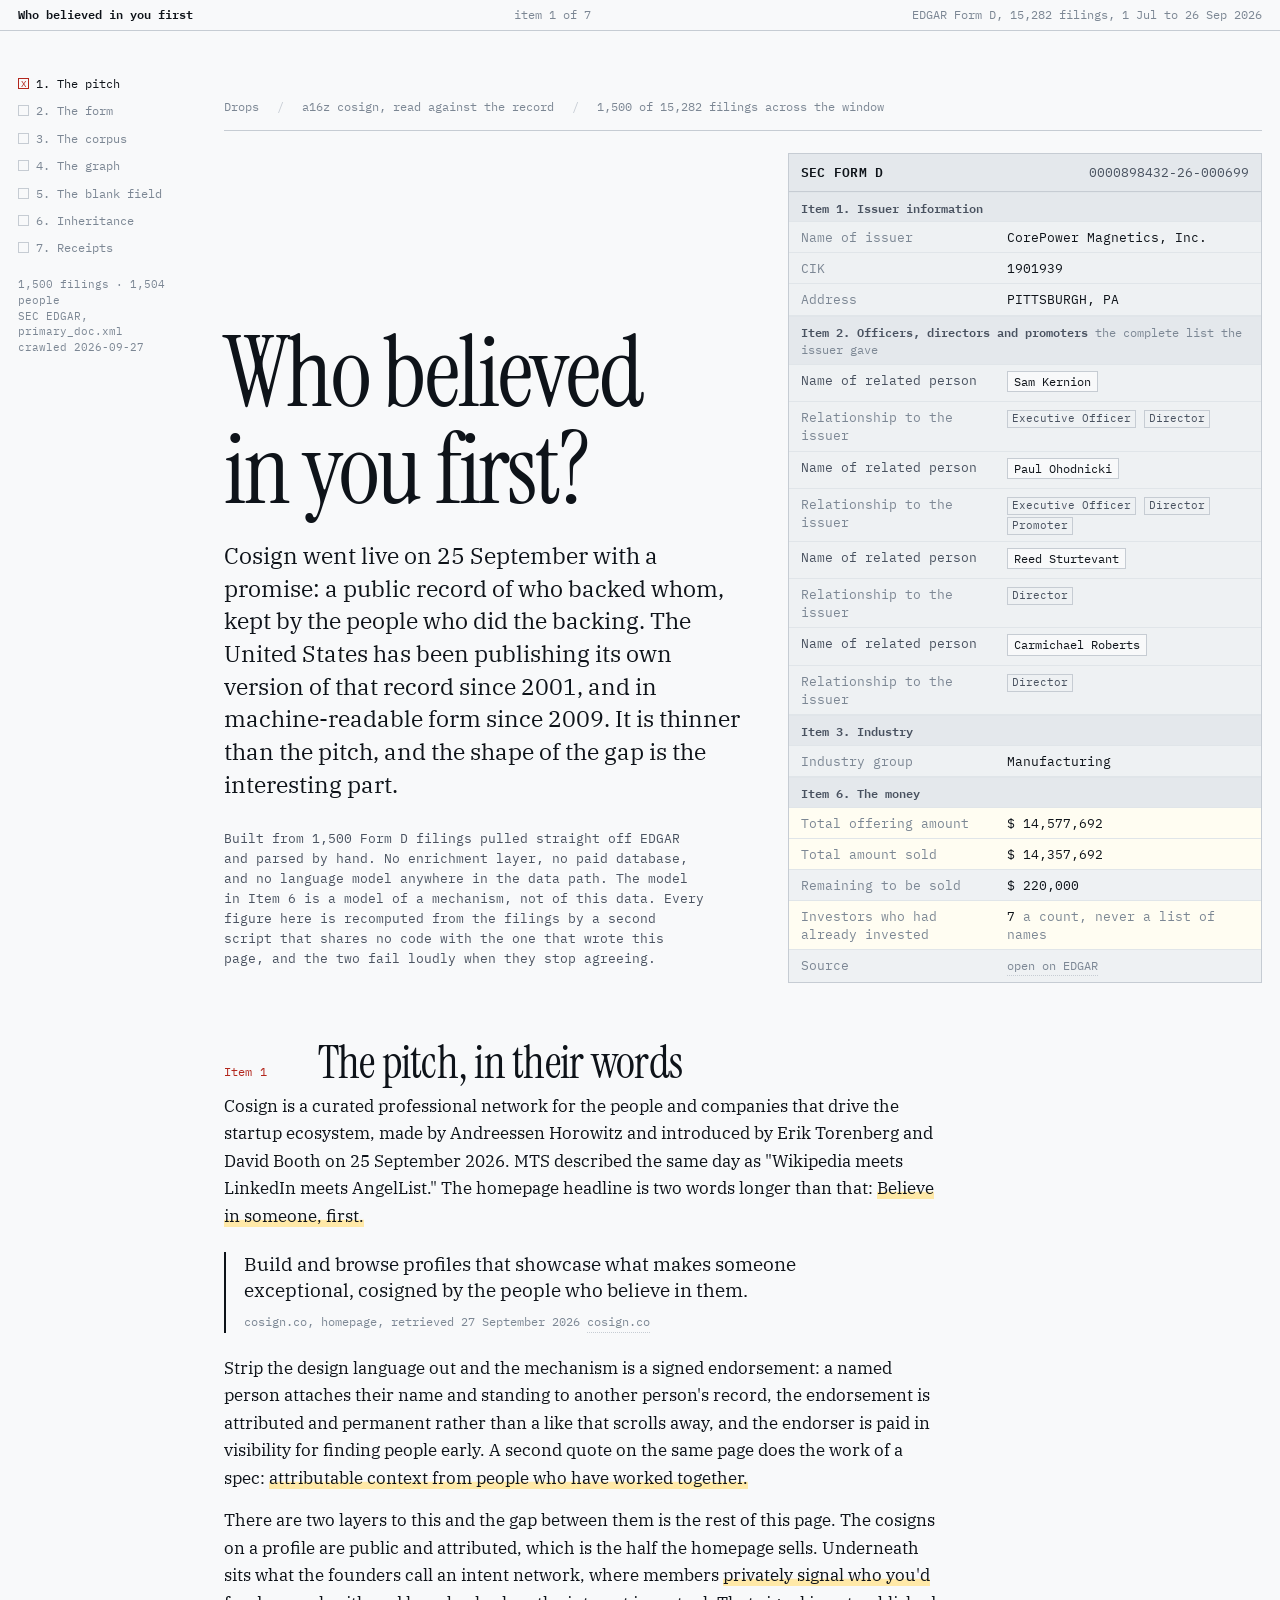
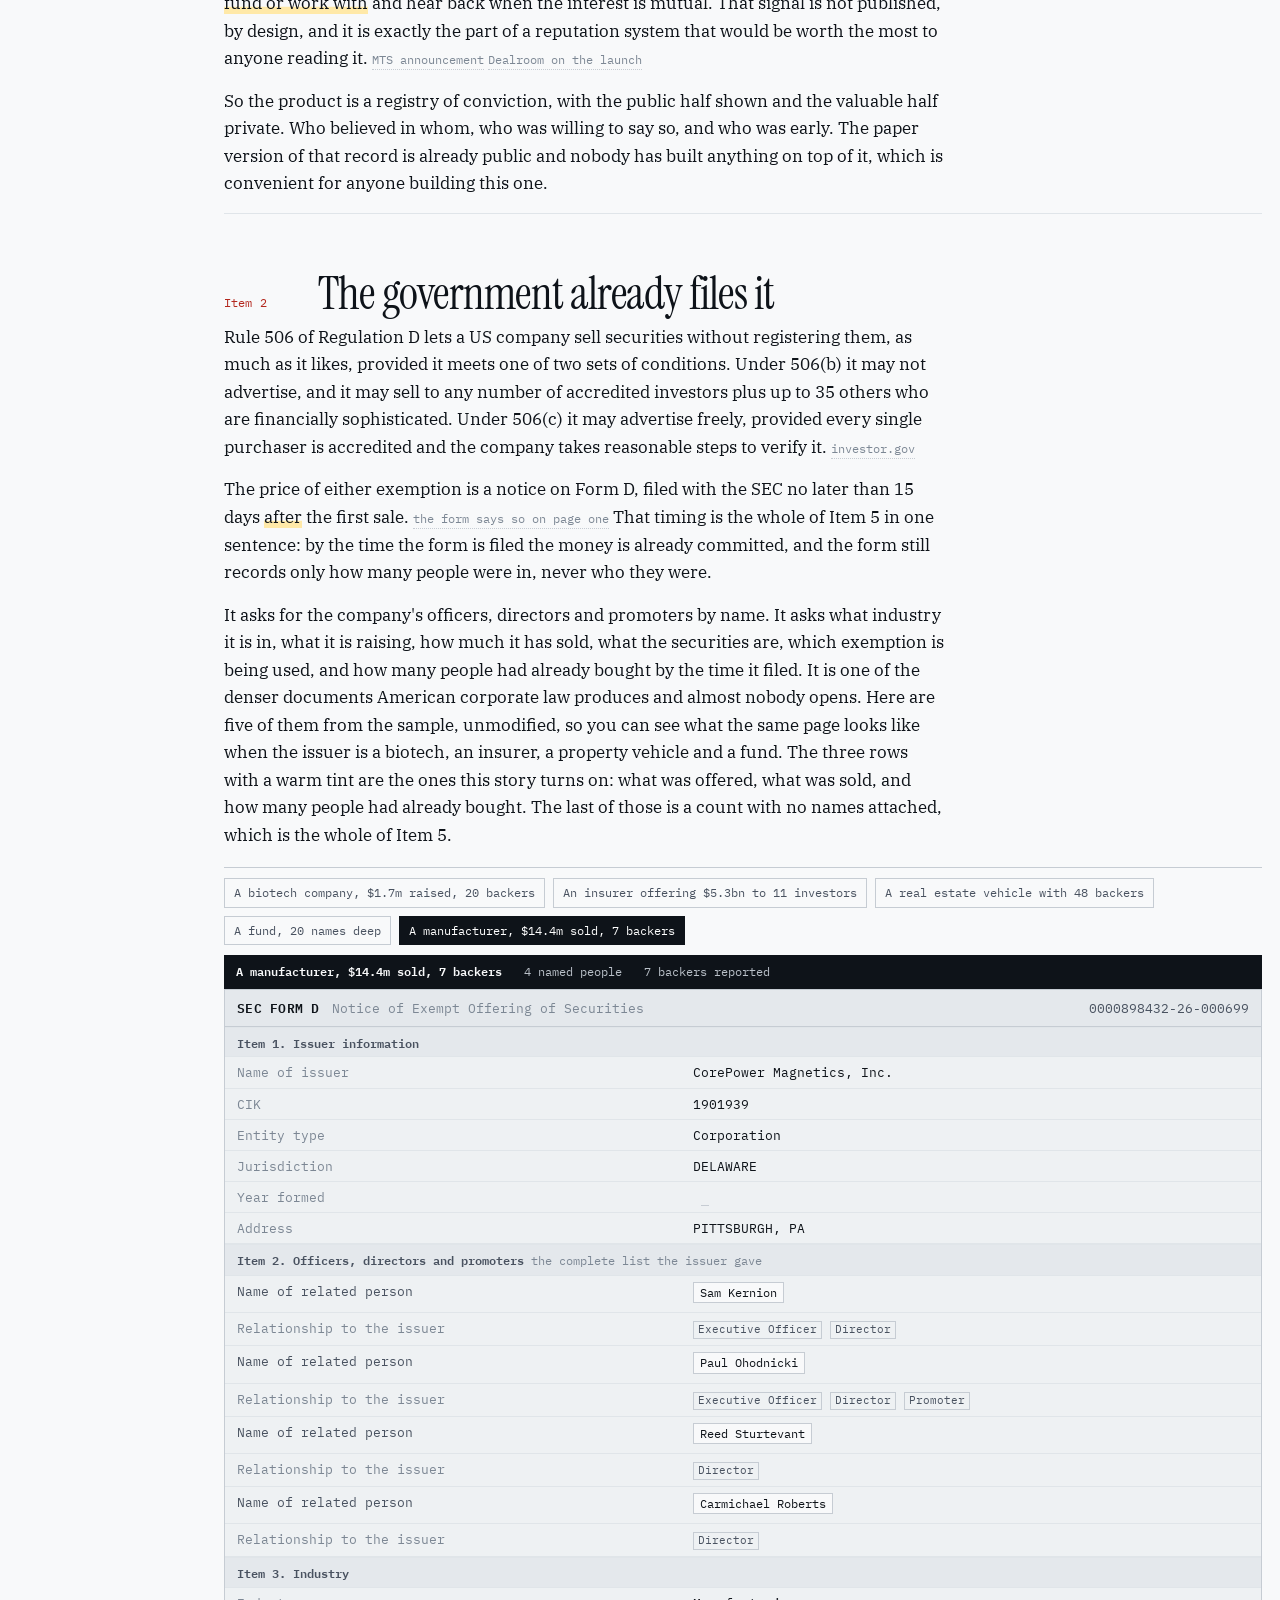
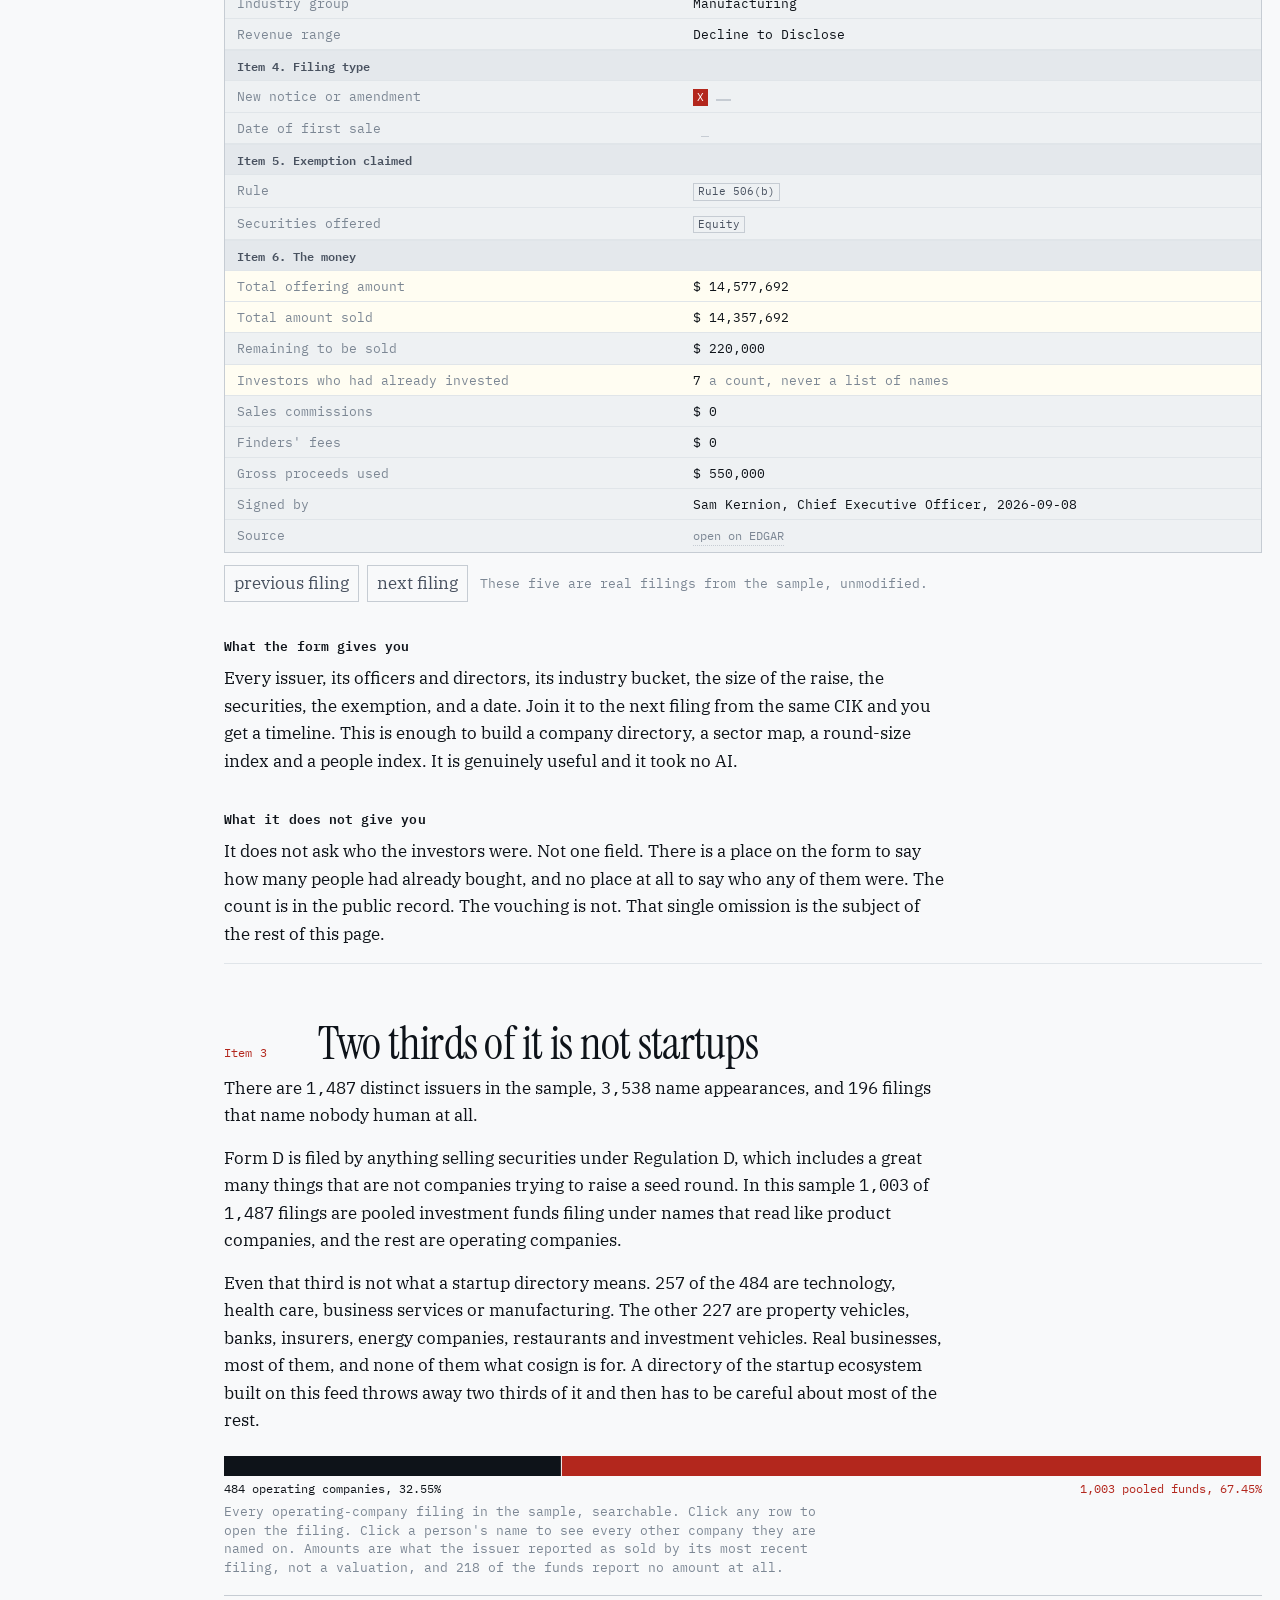
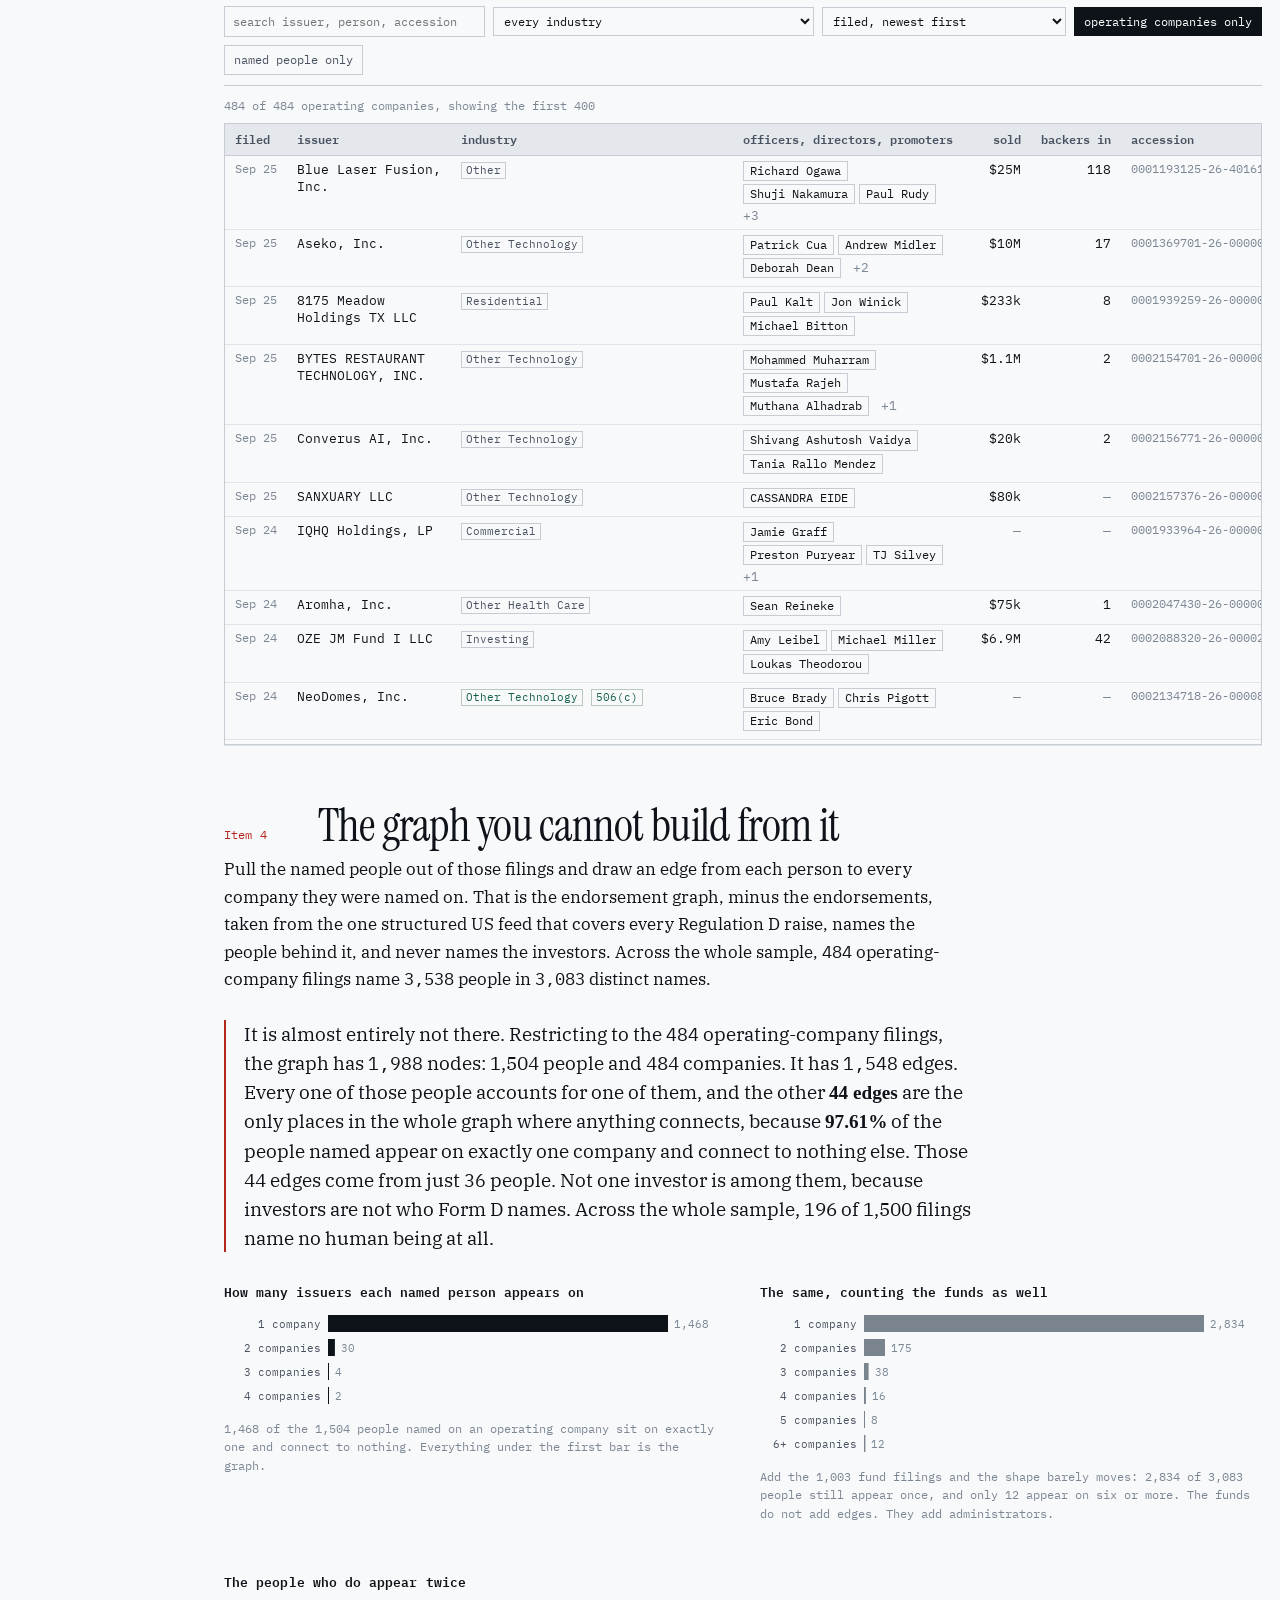
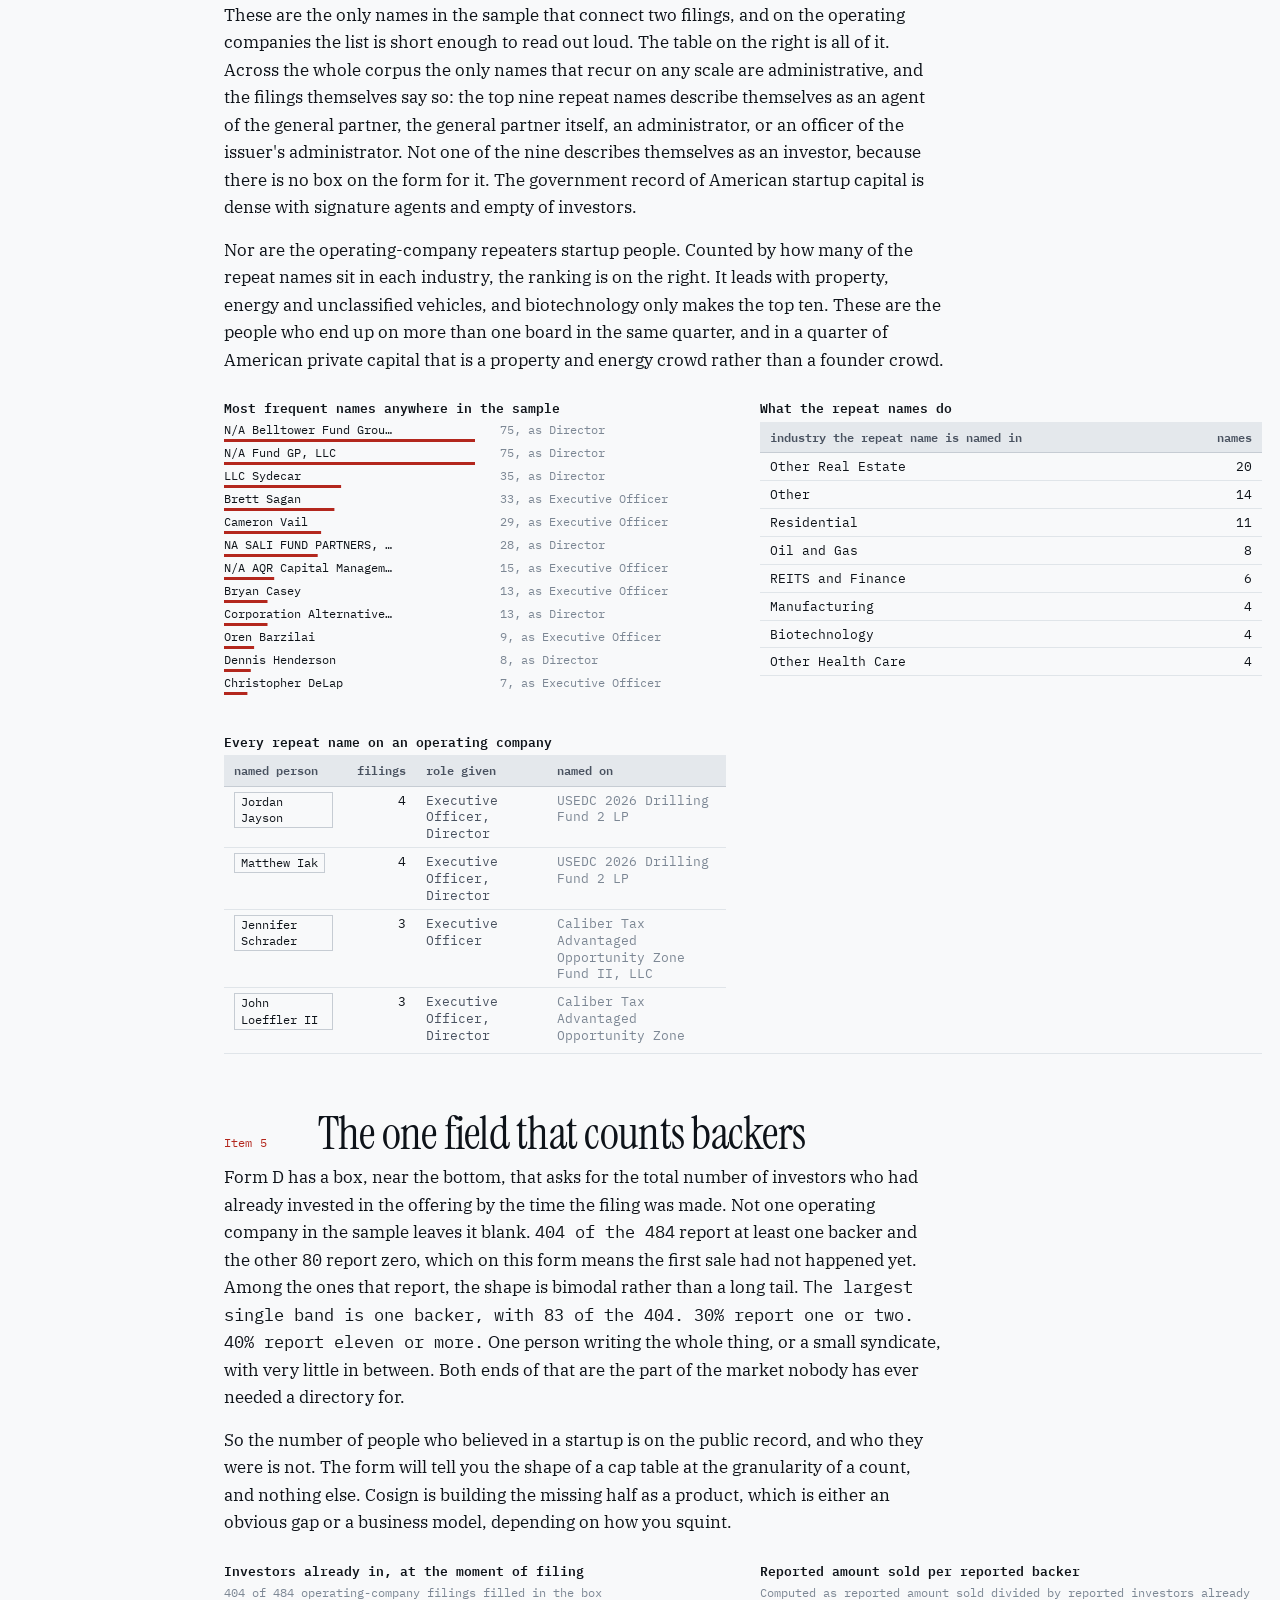
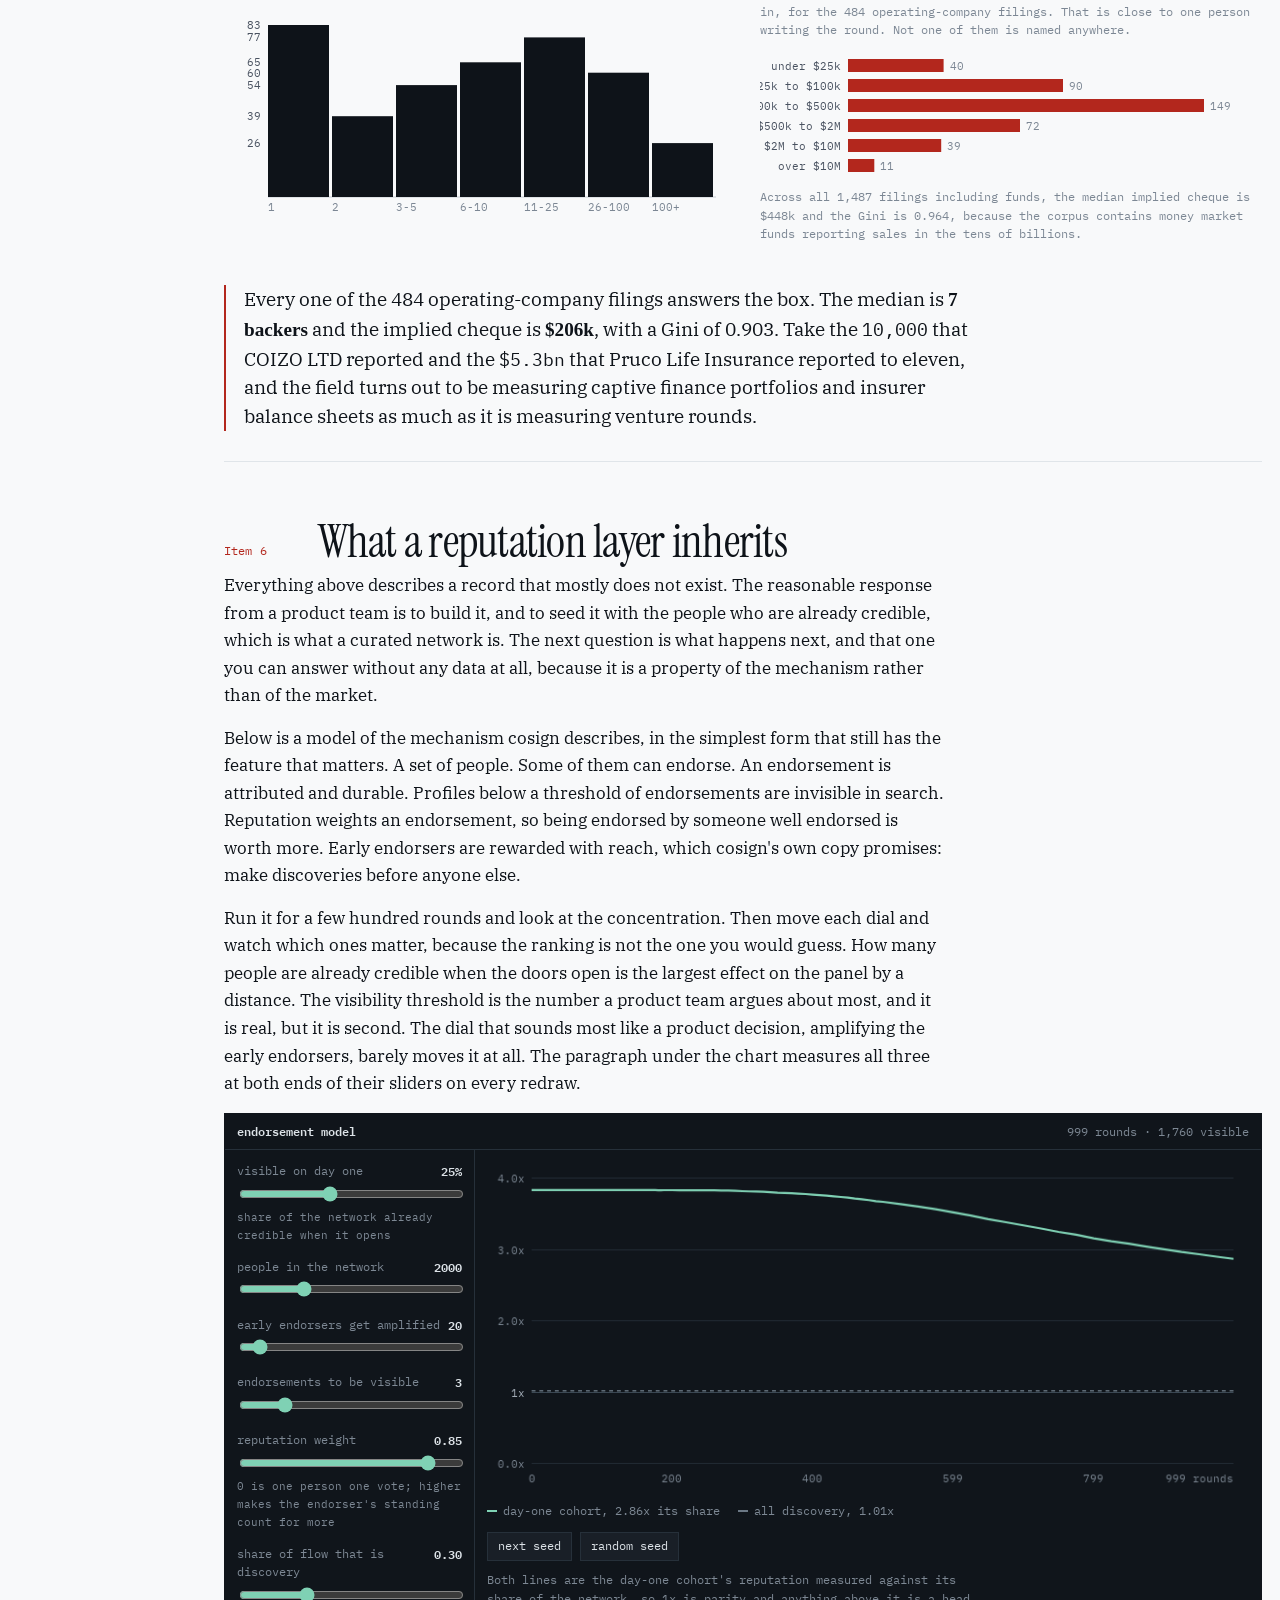
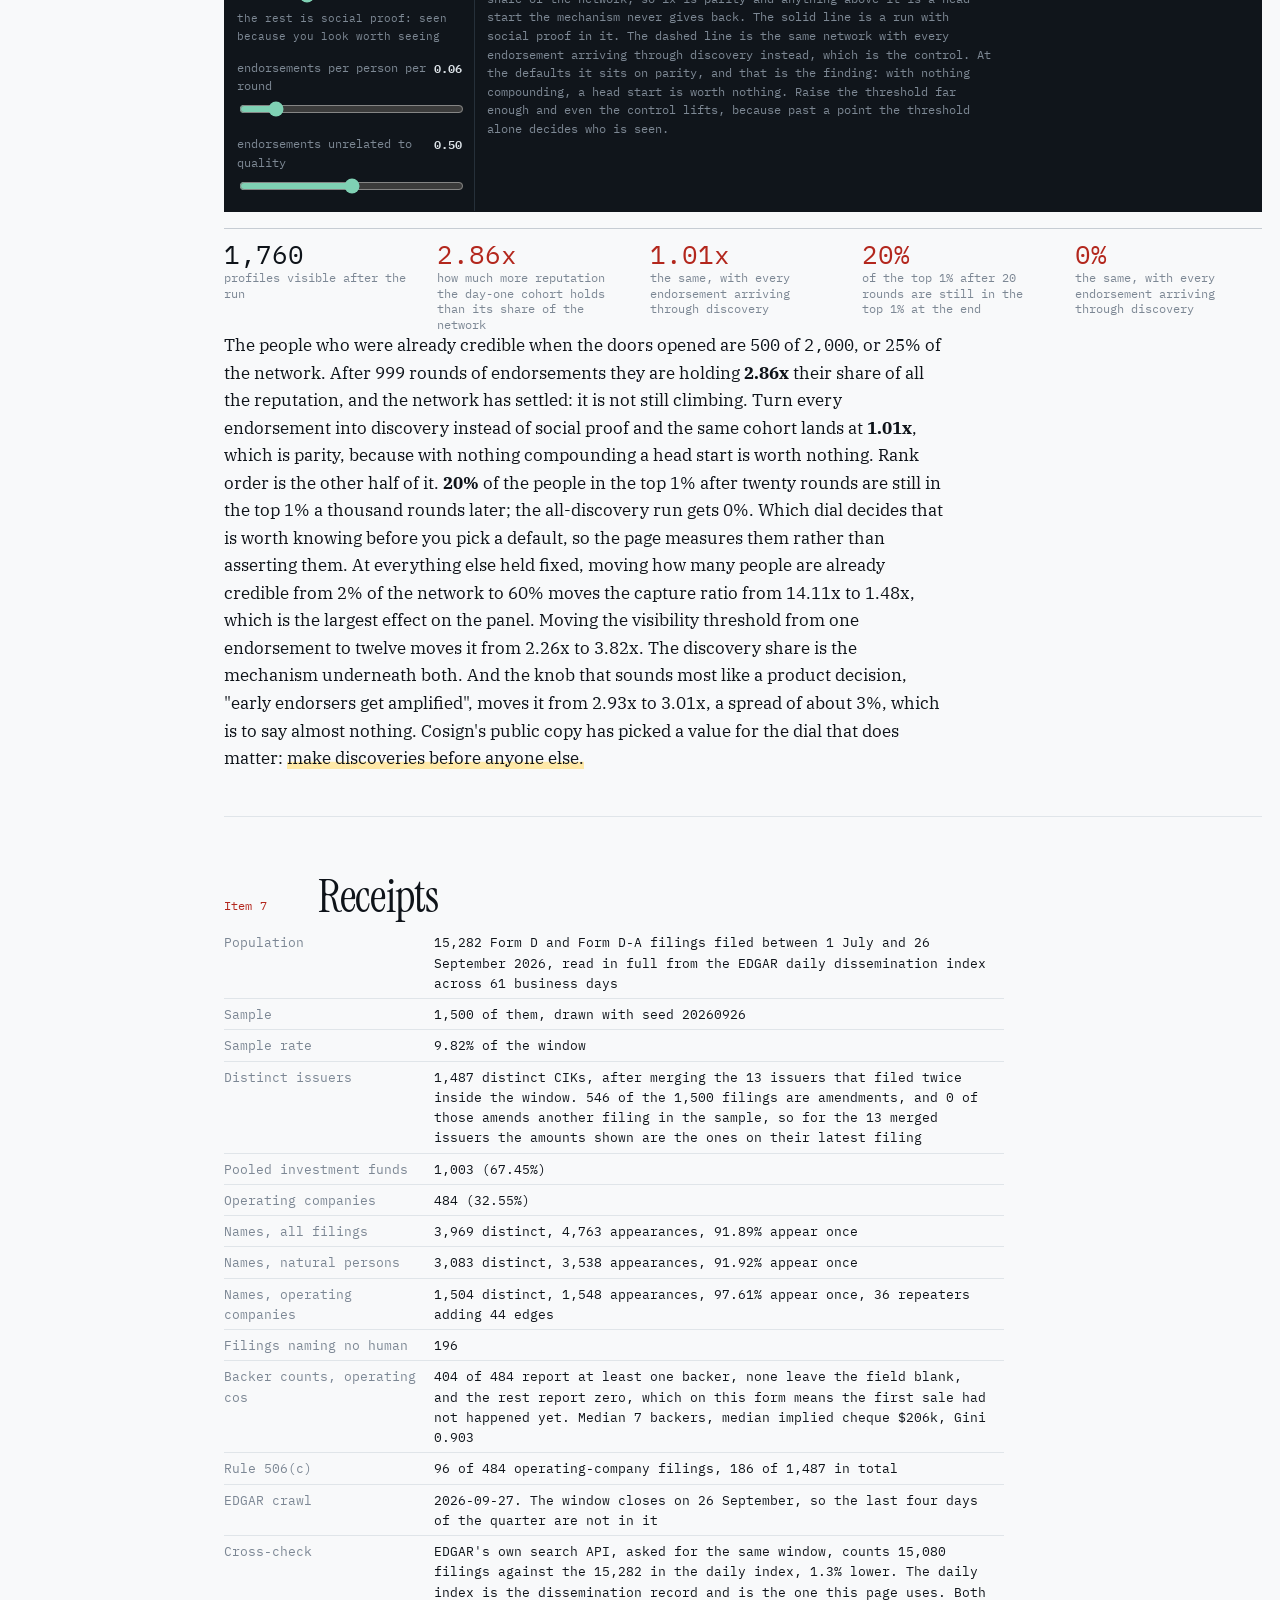
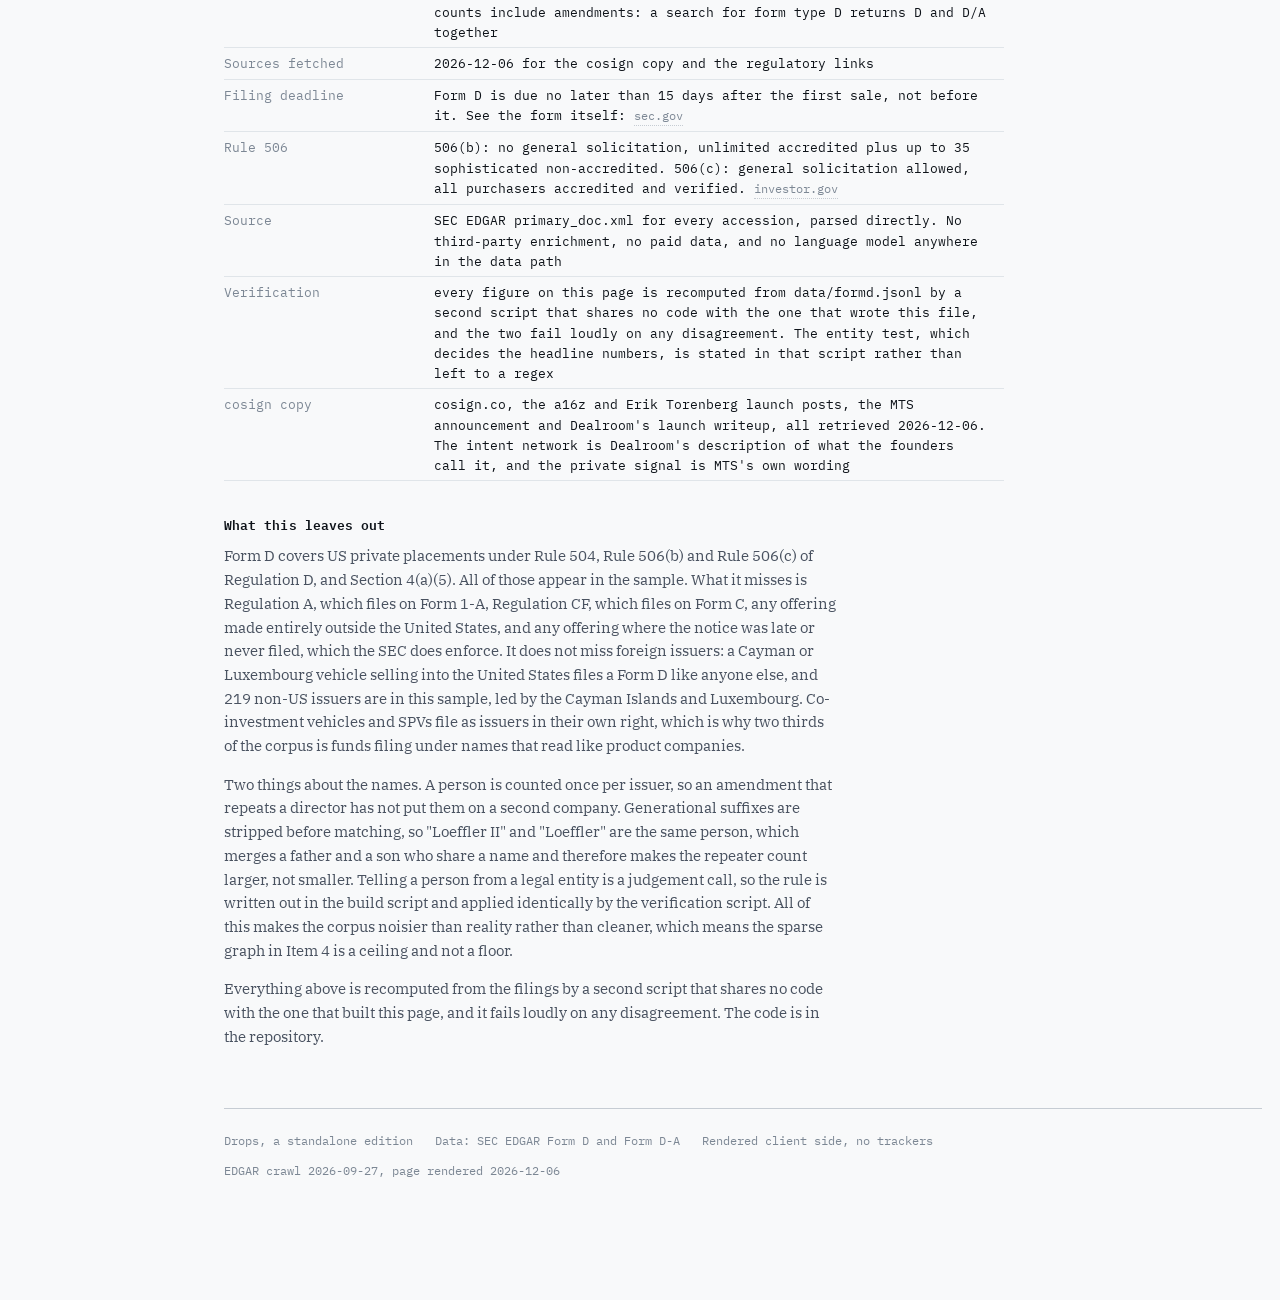
==== commit 4b5f0f80: "Fifth audit: dates that moved, a baseline that was wrong, and four claims that did not hold Claims t" ====
--- a/index.html
+++ b/index.html
@@ -17,7 +17,7 @@
   <span class="sp"></span>
   <span class="idx" id="chrome-idx">item 1 of 7</span>
   <span class="sp"></span>
-  <span class="idx" id="chrome-stat">EDGAR Form D, Q3 2026</span>
+  <span class="idx" id="chrome-stat">EDGAR Form D, July to September 2026</span>
 </div>
 
 <div class="wrap">
@@ -27,7 +27,7 @@
     <div class="meta">
       <div id="rail-n"></div>
       <div>SEC EDGAR, primary_doc.xml</div>
-      <div>retrieved <span id="rail-date"></span></div>
+      <div>crawled <span id="rail-date"></span></div>
     </div>
   </nav>
 
@@ -164,8 +164,16 @@
         round. In this sample <span class="mono" id="fund-n"></span> of
         <span class="mono" id="iss-n"></span> filings are pooled investment funds
         filing under names that read like product companies, and the rest are
-        operating companies. A directory of the startup ecosystem built on this
-        feed has to throw two thirds of it away first.</p>
+        operating companies.</p>
+      <p>Even that third is not what a startup directory means.
+        <span class="mono" id="co-tech"></span> of the
+        <span class="mono" id="co-n"></span> are technology, health care, business
+        services or manufacturing. The other
+        <span class="mono" id="co-other"></span> are property vehicles, banks,
+        insurers, energy companies, restaurants and investment vehicles. Real
+        businesses, most of them, and none of them what cosign is for. A directory
+        of the startup ecosystem built on this feed throws away two thirds of it
+        and then has to be careful about most of the rest.</p>
 
       <svg class="bars" id="split-chart" viewBox="0 0 420 54" role="img"
            aria-label="Share of the sample that is pooled investment funds"></svg>
@@ -195,7 +203,7 @@
       <div class="dirwrap">
         <div class="scroller">
           <table class="dir">
-            <caption class="sr">Form D filings from the third quarter of 2026</caption>
+            <caption class="sr">Form D filings filed between 1 July and 26 September 2026</caption>
             <thead><tr>
               <th data-sort="f" scope="col">filed</th>
               <th data-sort="n" scope="col">issuer</th>
@@ -301,16 +309,16 @@
     <section id="s5">
       <h2 class="with-no"><span class="item-no">Item 5</span><span>The one field that counts backers</span></h2>
       <p>Form D has a box, near the bottom, that asks for the total number of
-        investors who had already invested in the offering by the time the
-        filing was made. Not one operating company in the sample leaves it blank.
-        404 of the 484 report at least one backer and the other 80 report zero,
-        which on this form means the first sale had not happened yet. The shape
-        among the 404 is not the one you would guess. A quarter report one or two
-        backers, 83 of them exactly one, a third report eleven or more, and the
-        largest single band is three to five. This is not
-        a tail of small friends-and-family cheques. It is mostly small
-        institutional rounds with a handful of buyers each, which is the part of
-        the market nobody has ever felt the need for a directory.</p>
+        investors who had already invested in the offering by the time the filing
+        was made. Not one operating company in the sample leaves it blank.
+        <span class="mono" id="bk-report"></span> report at least one backer and
+        the other <span class="mono" id="bk-zero"></span> report zero, which on
+        this form means the first sale had not happened yet. Among the ones that
+        report, the shape is bimodal rather than a long tail.
+        <span class="mono" id="bk-bands"></span> One person writing the whole
+        thing, or a small syndicate, with very little in between. Both ends of
+        that are the part of the market nobody has ever needed a directory
+        for.</p>
       <p>So the number of people who believed in a startup is on the public
         record, and who they were is not. The form will tell you the shape of a
         cap table at the granularity of a count, and nothing else. Cosign is
